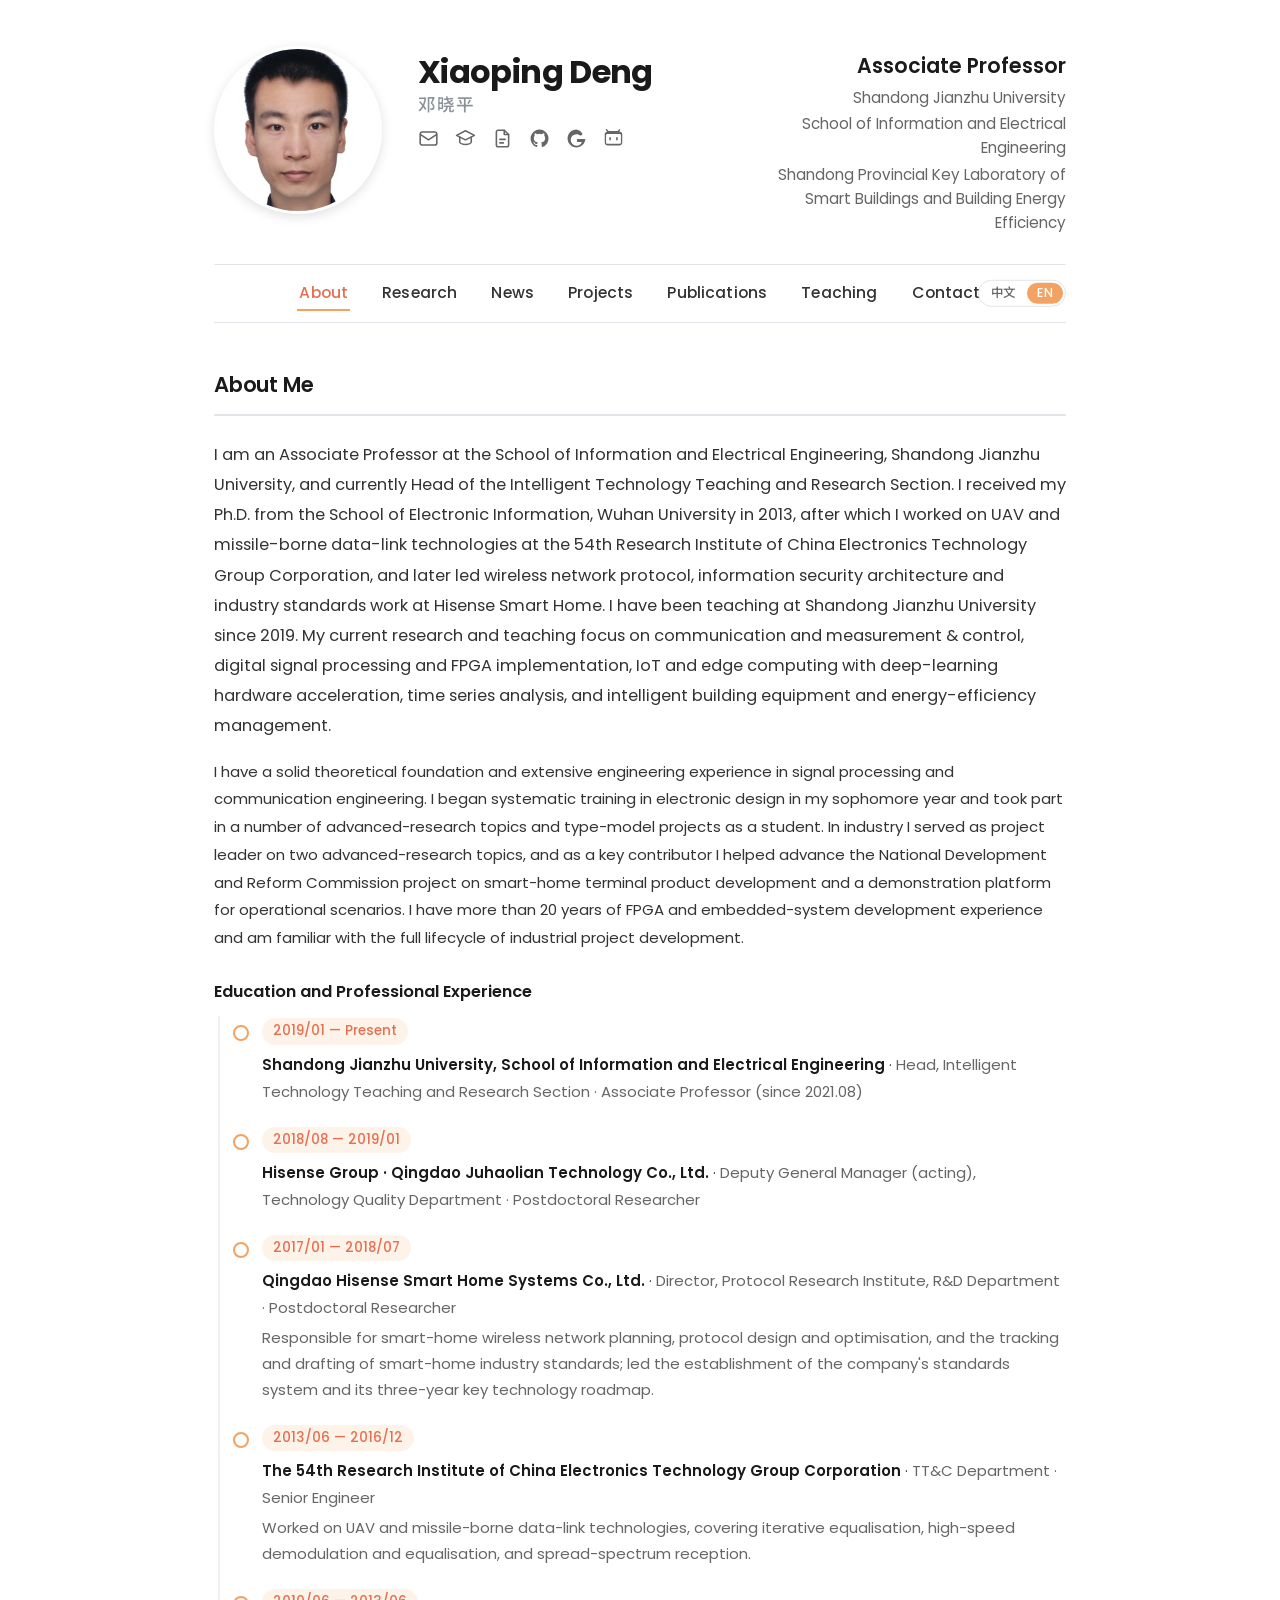
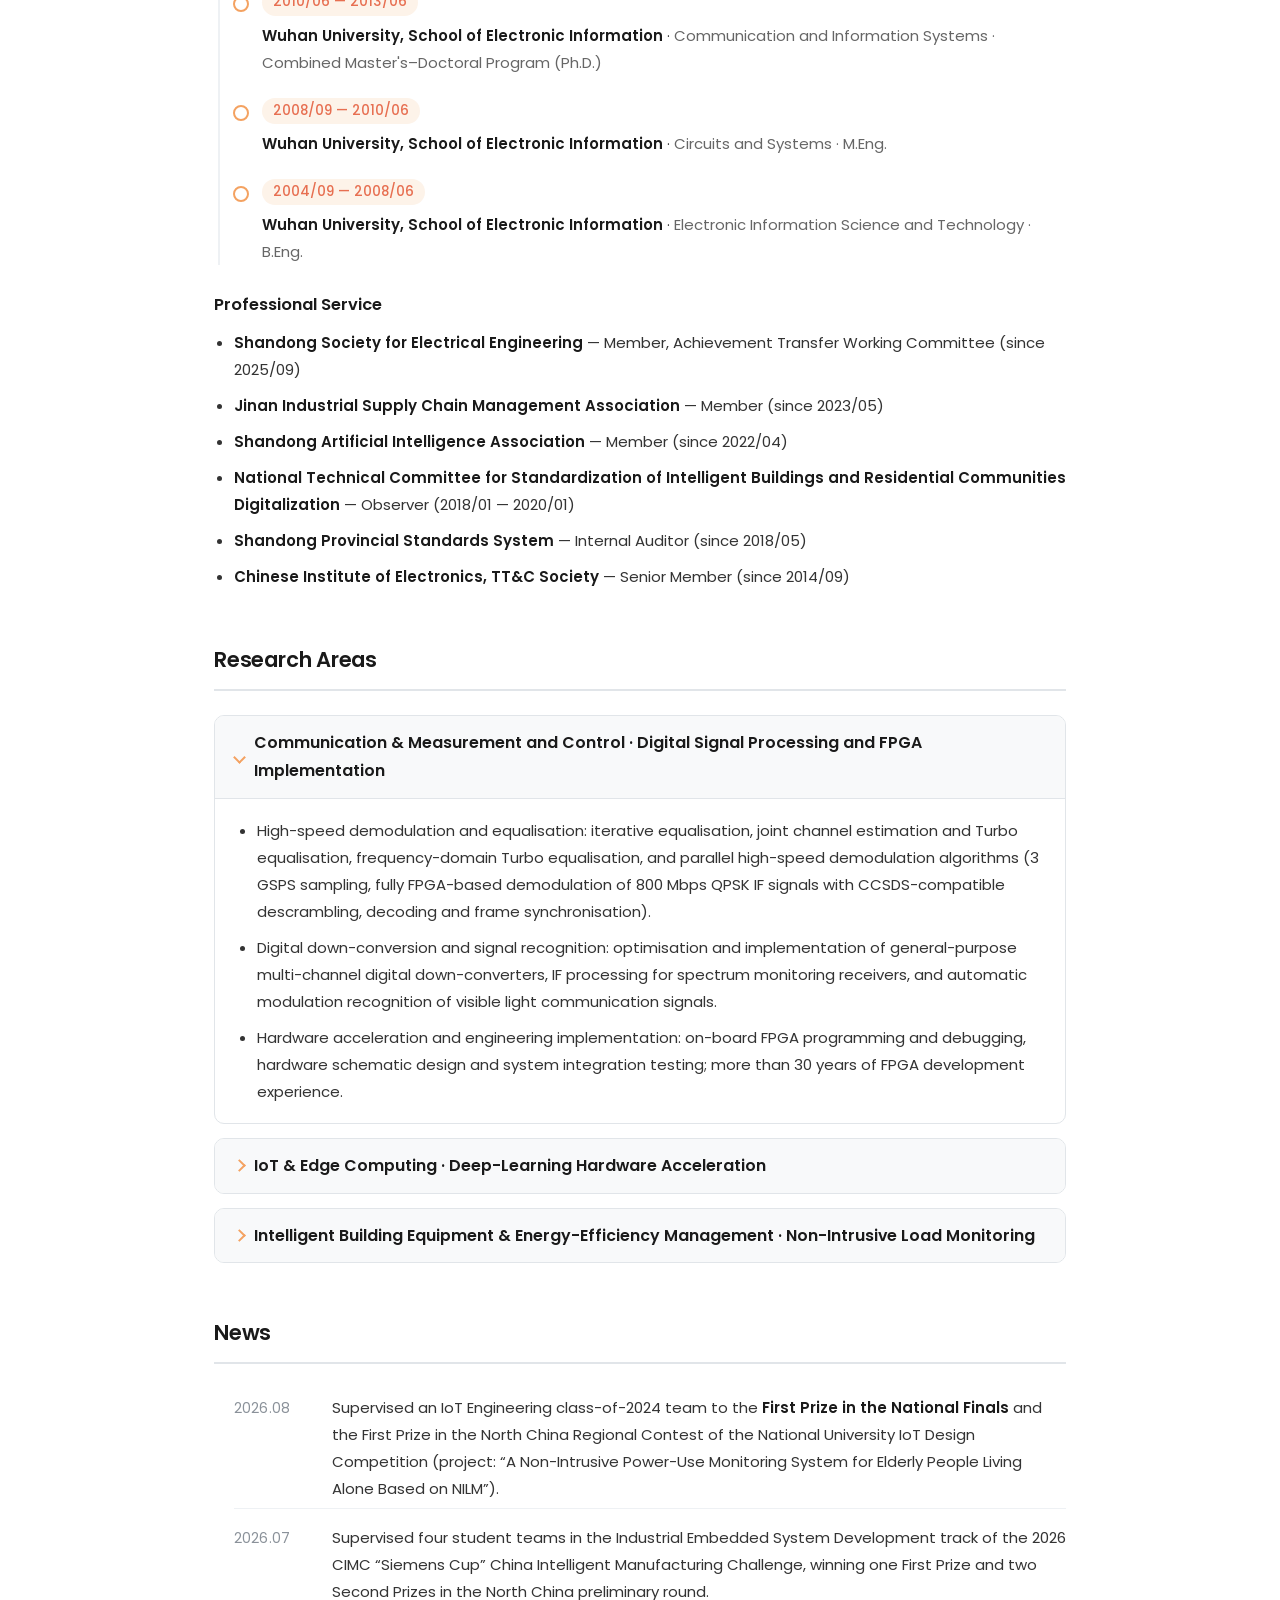
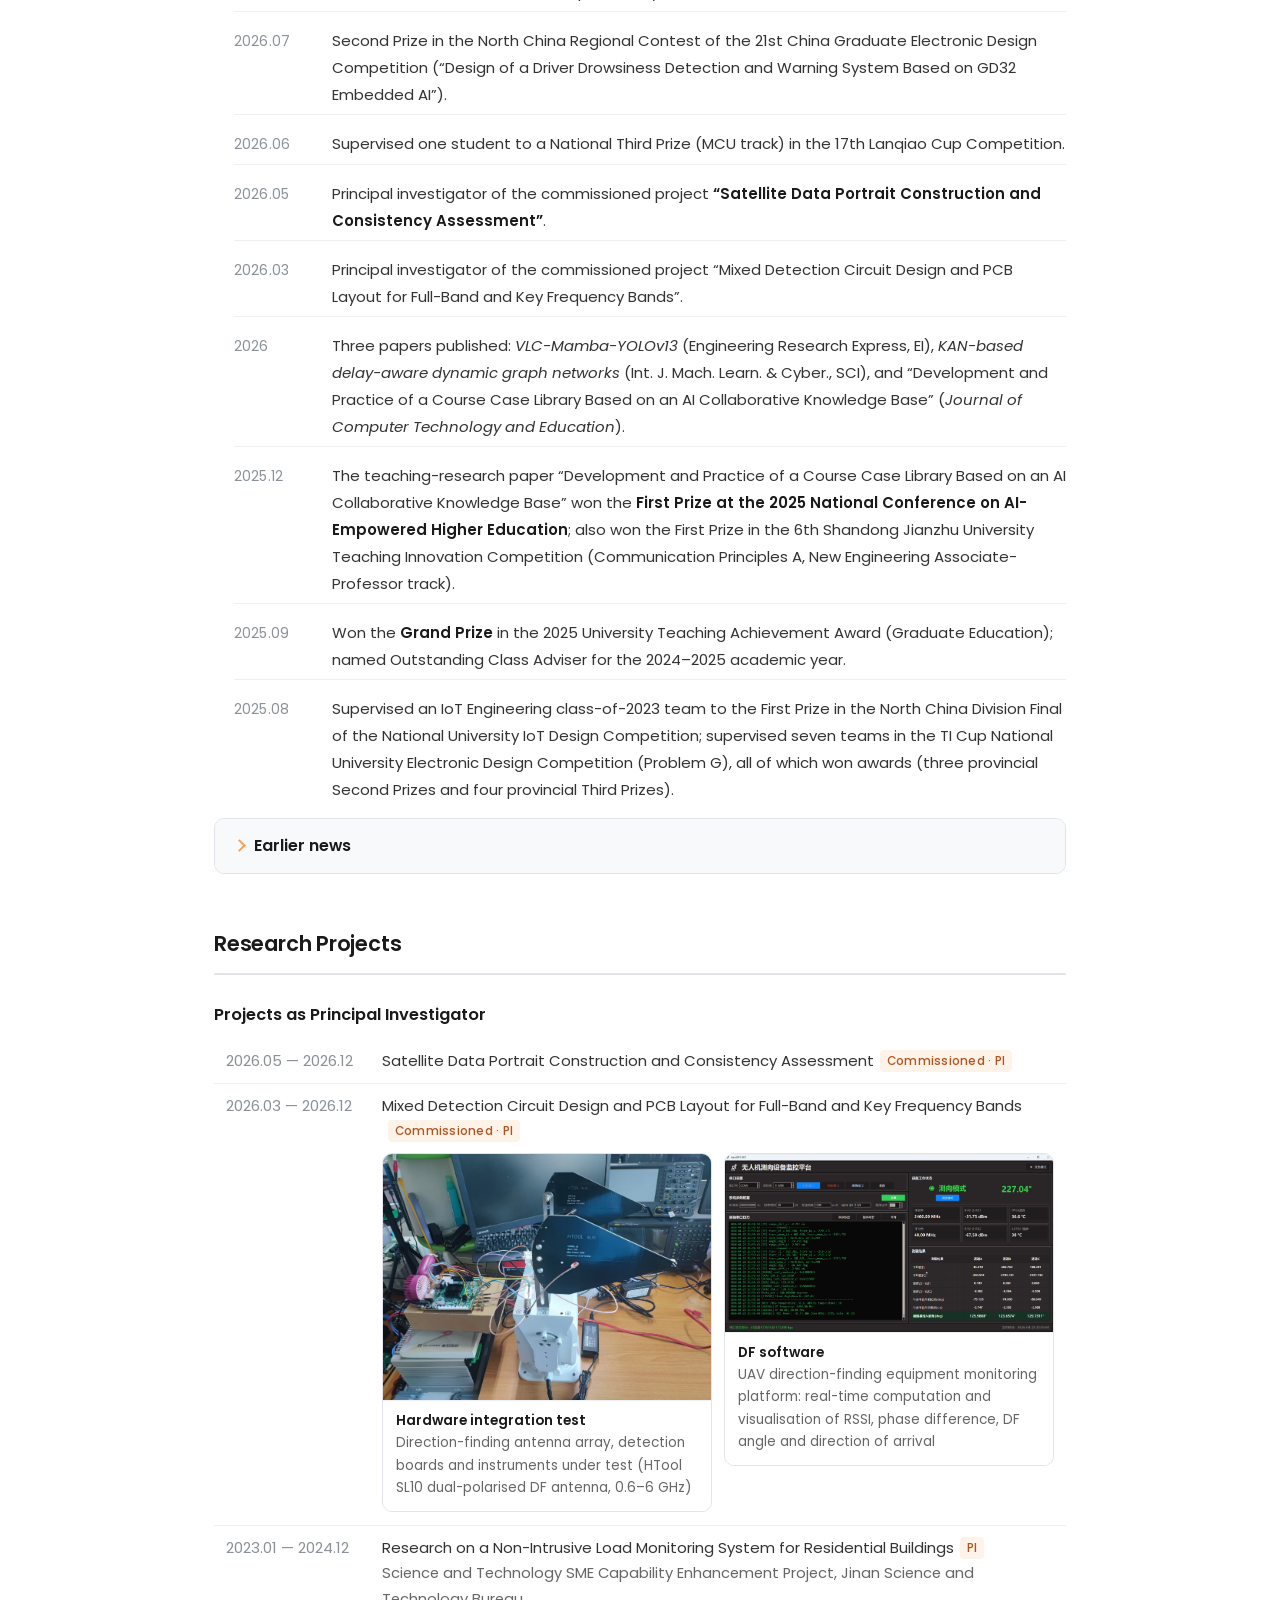
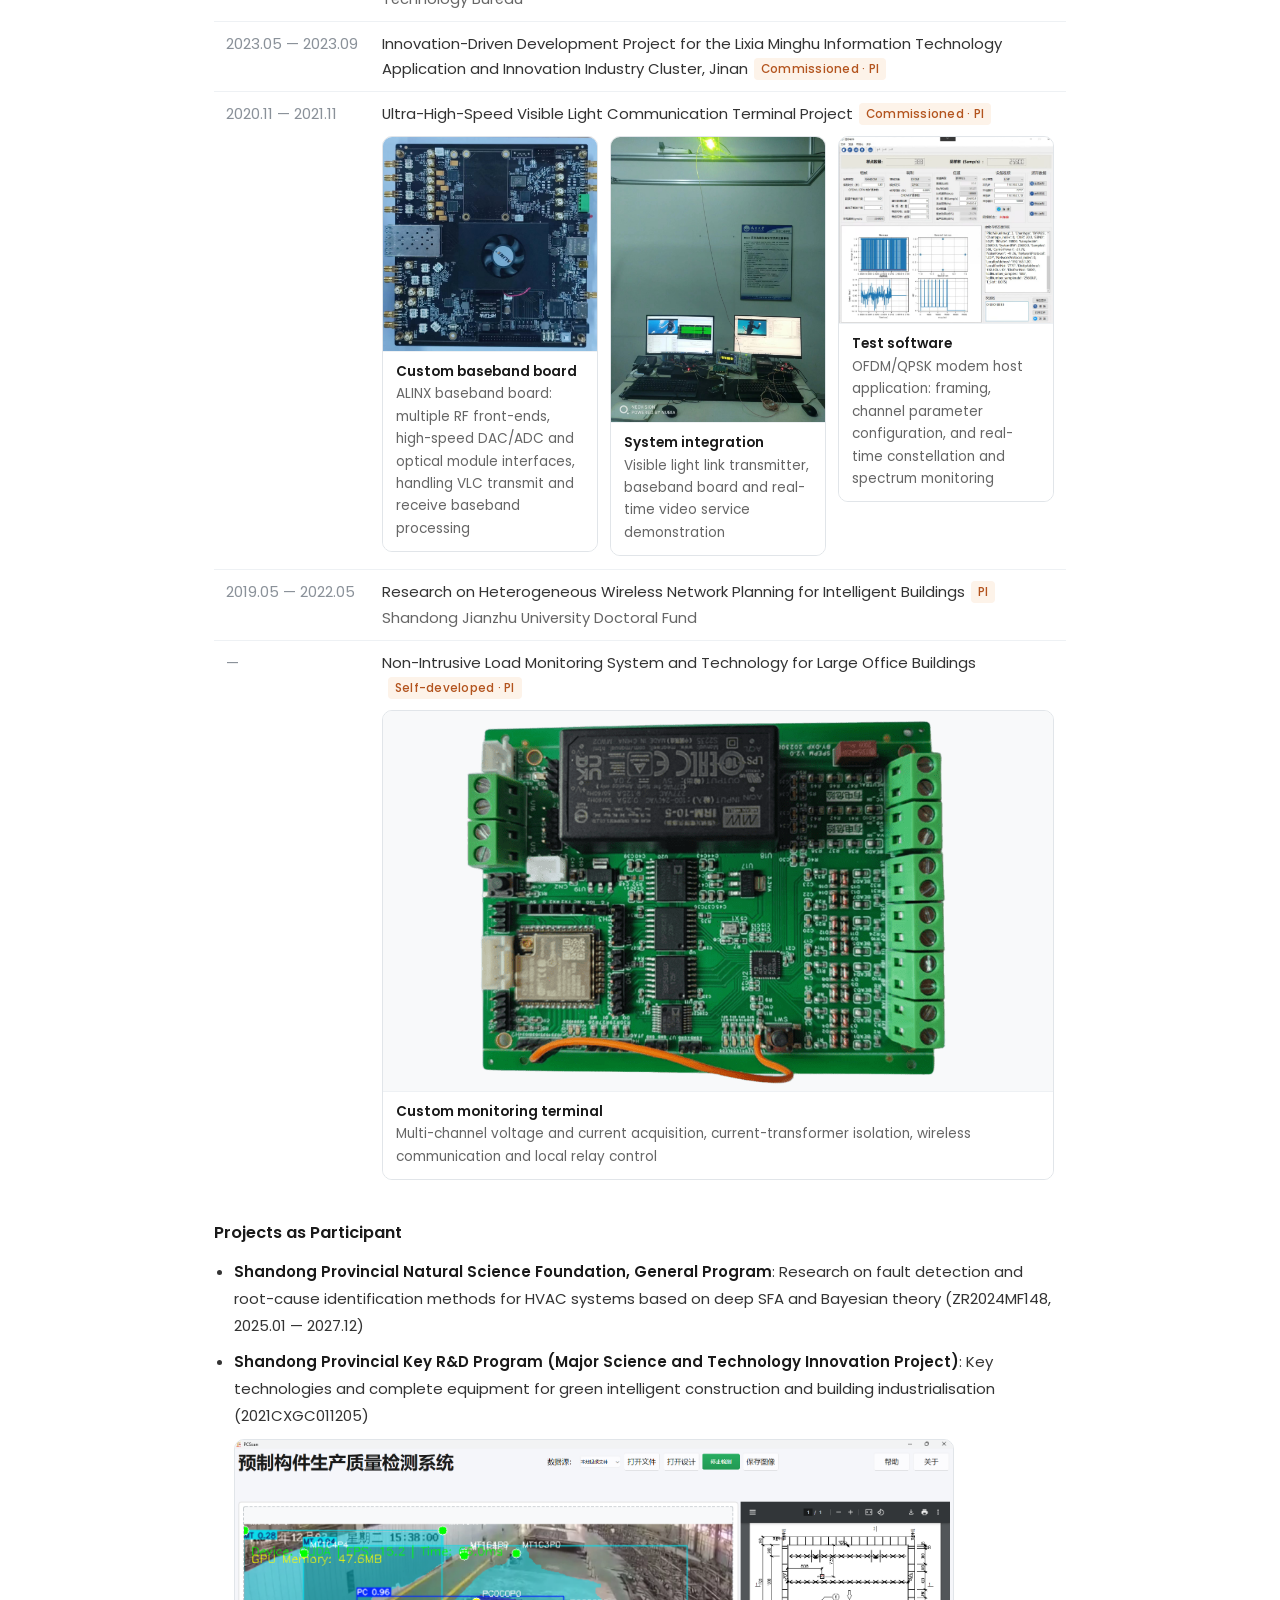
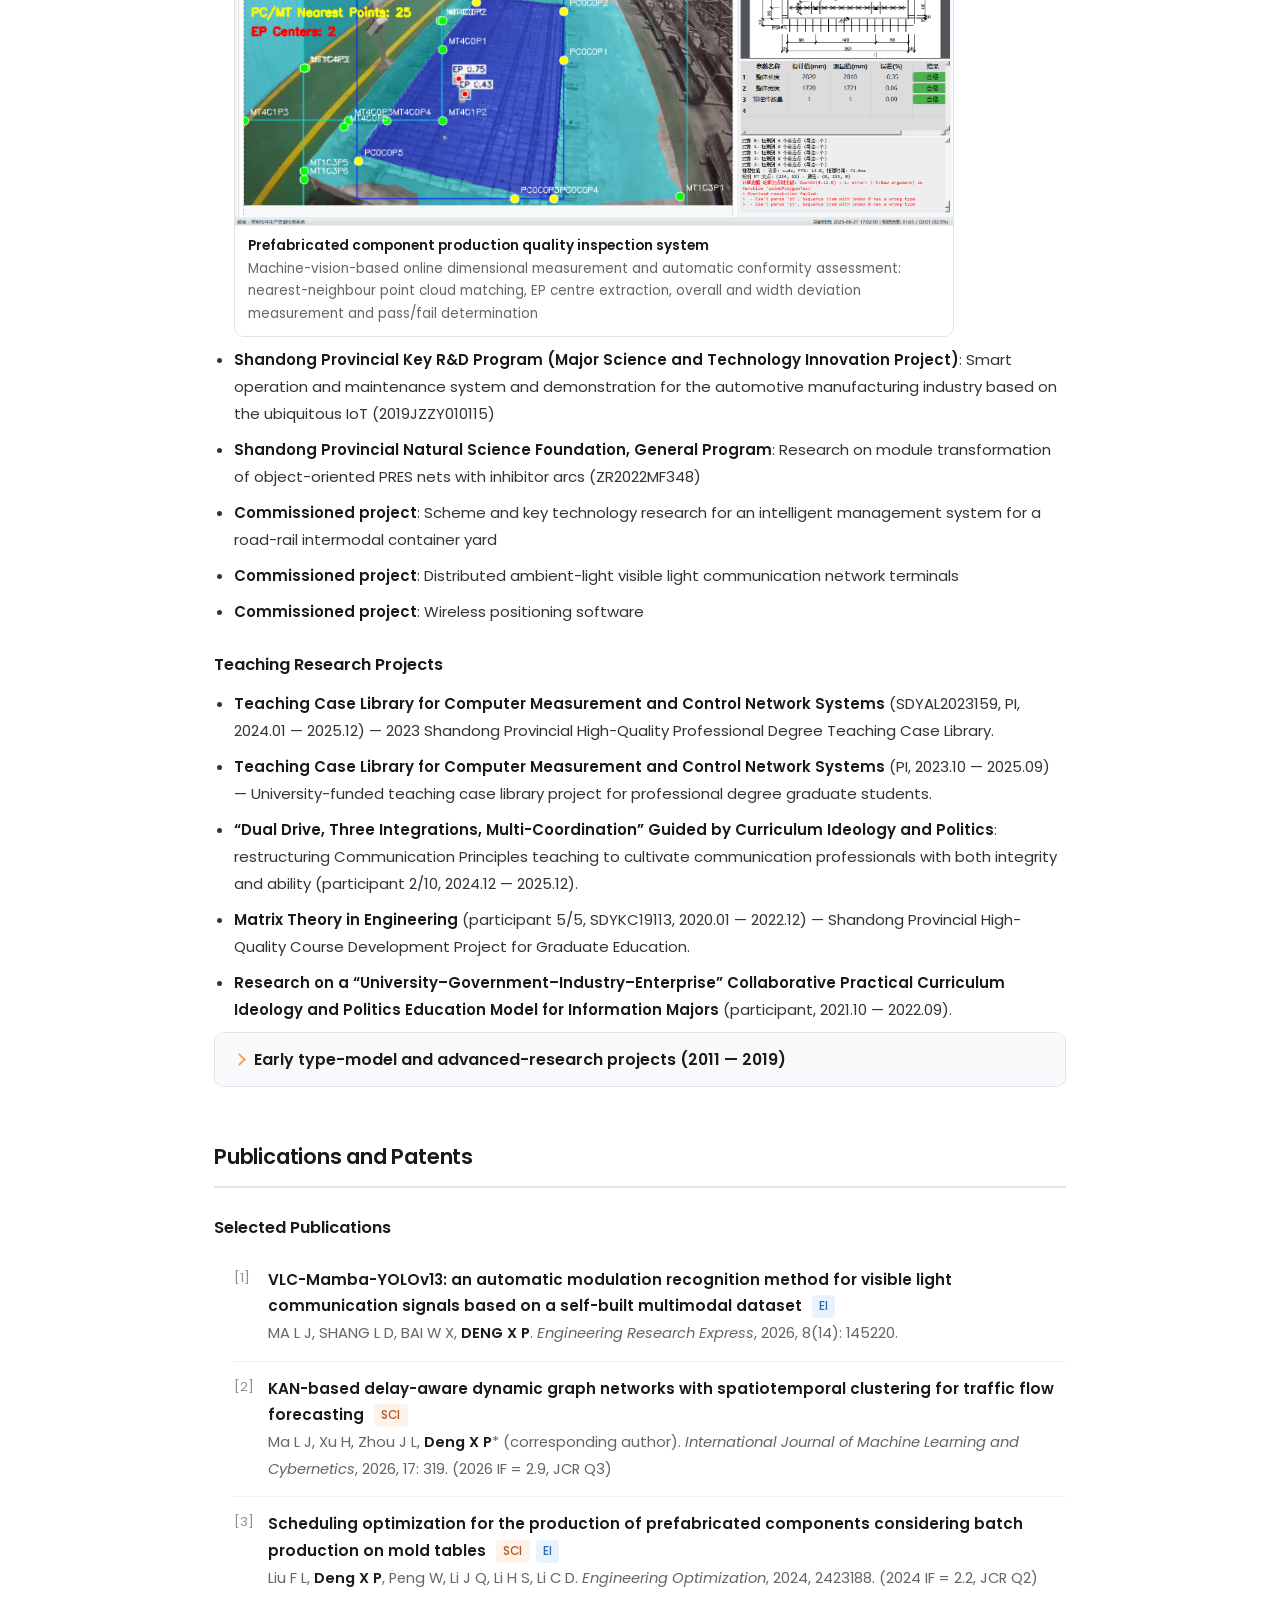
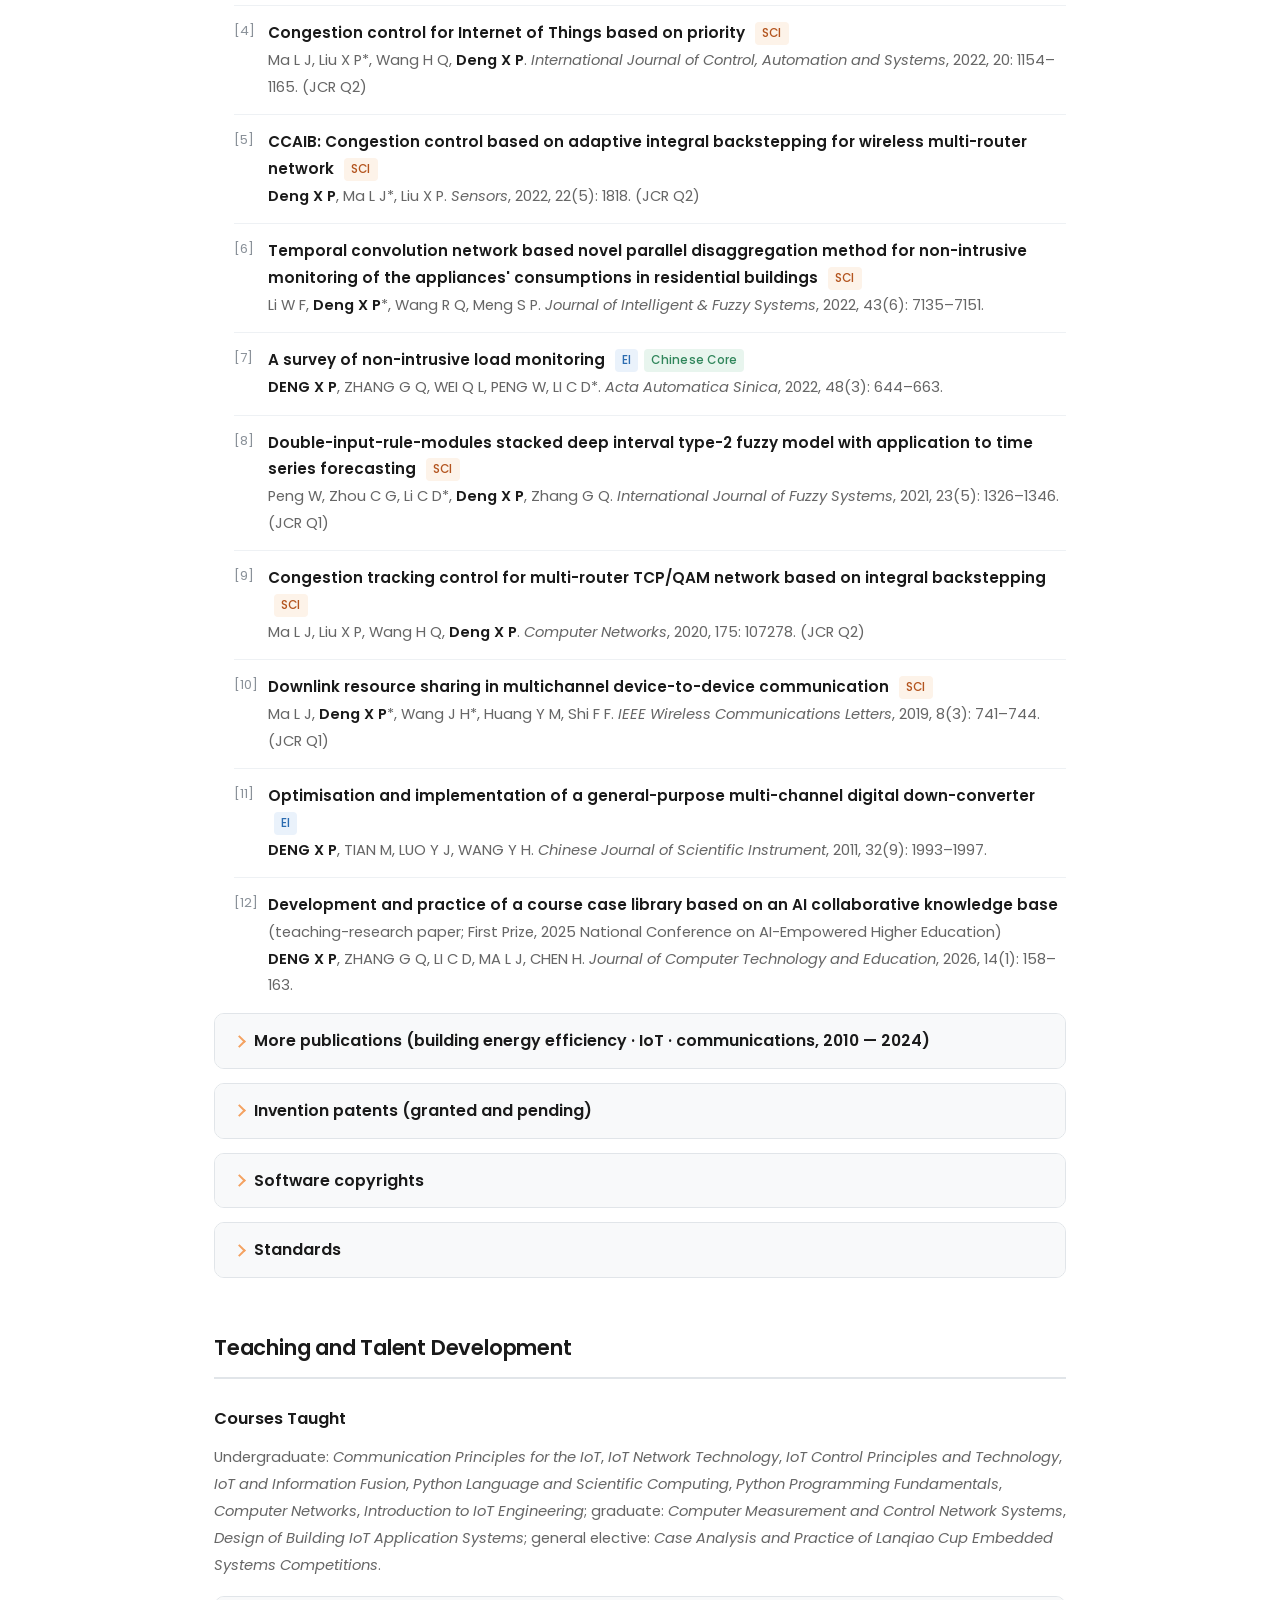
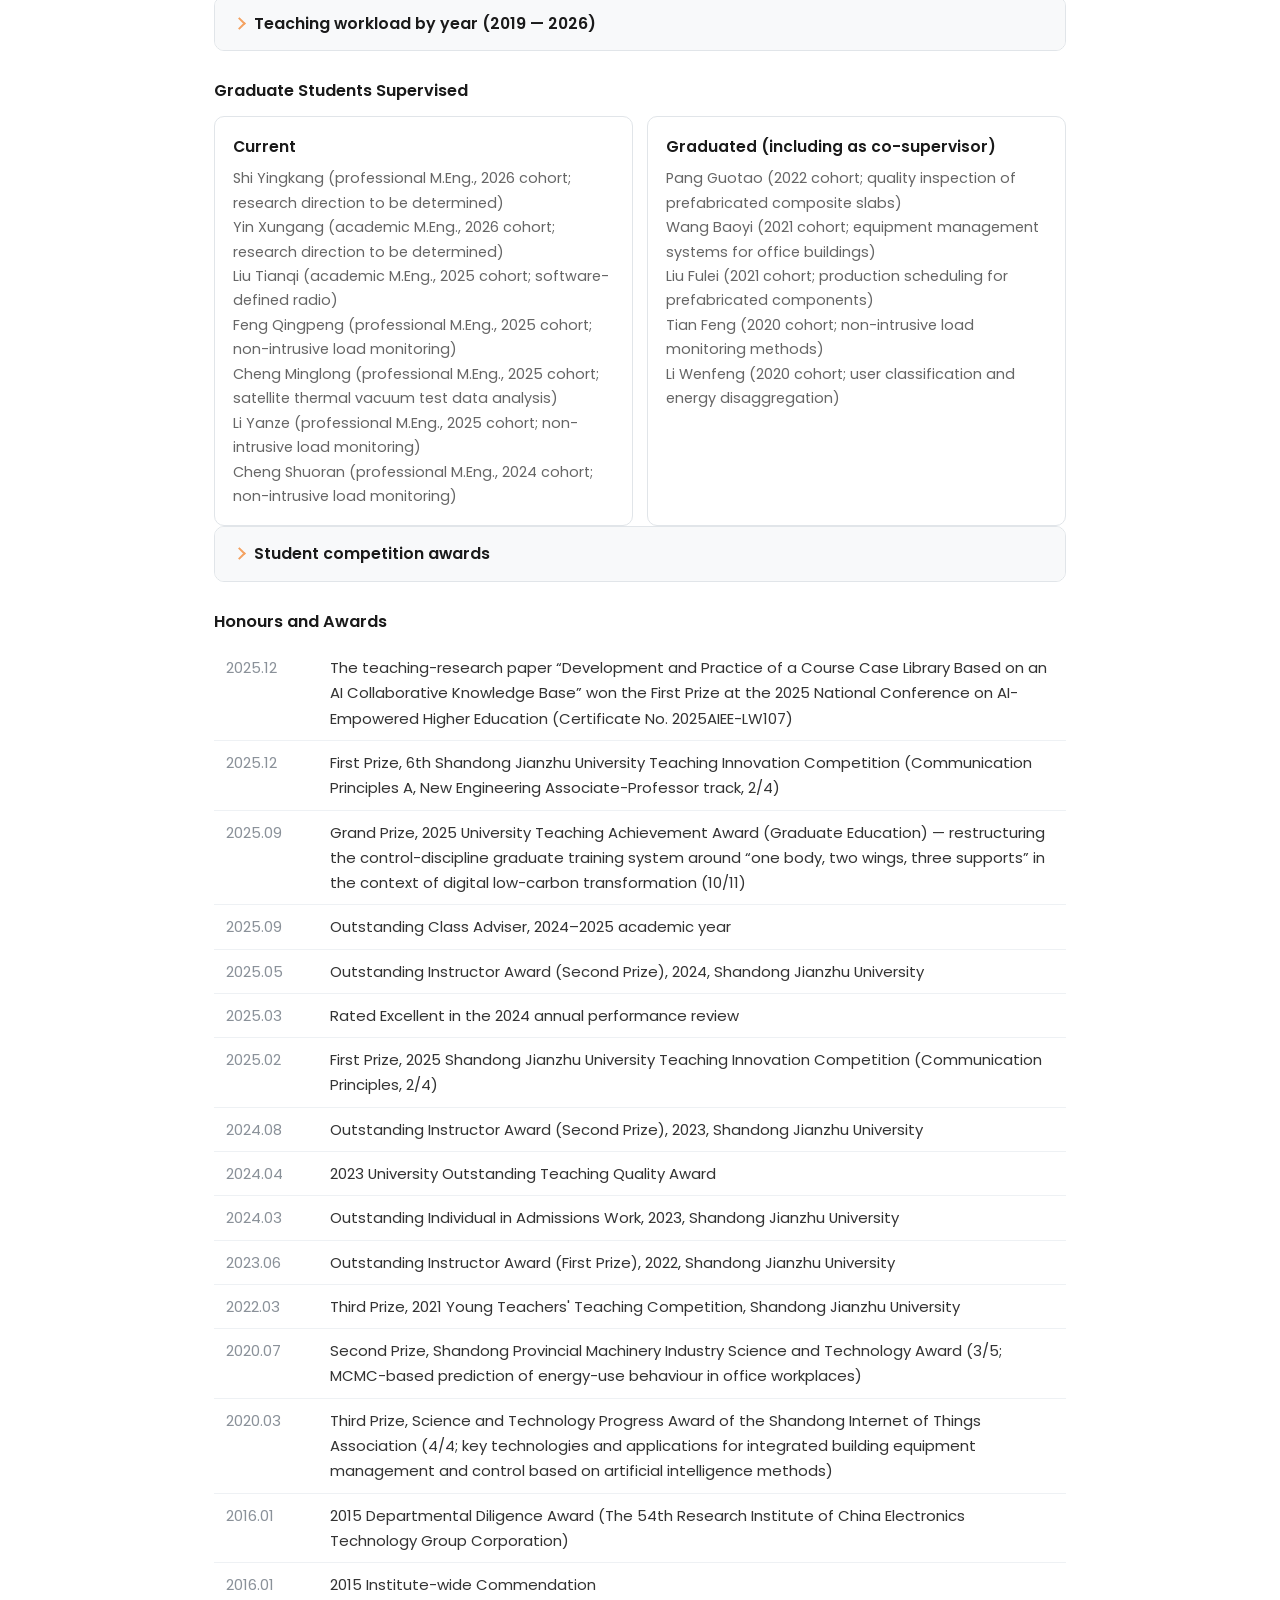
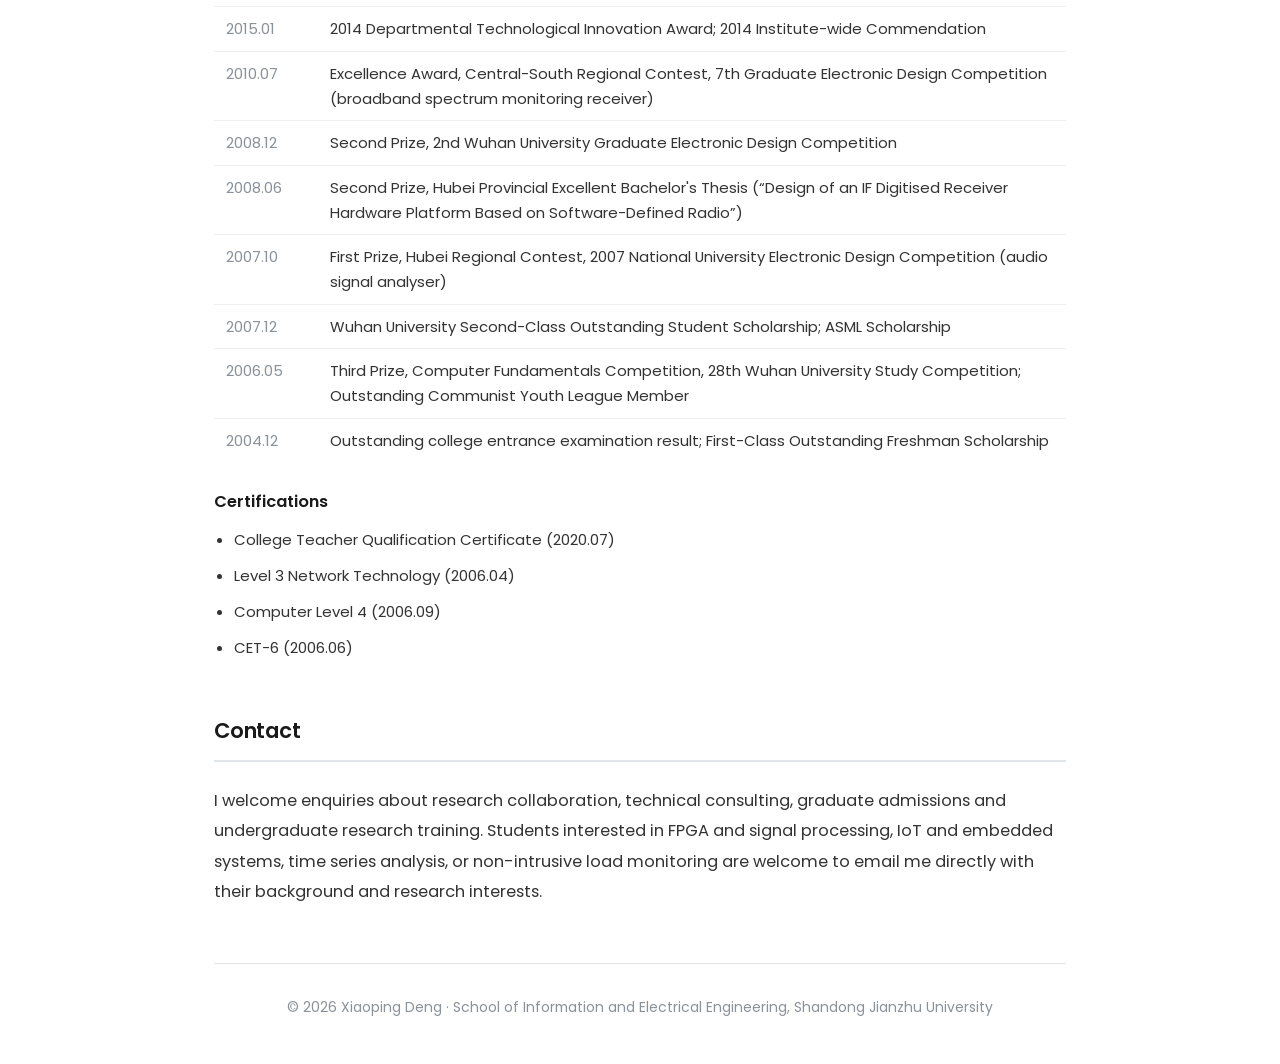
==== en.html @ 42287d38 "feat: 增加英文版 en.html 与导航条右上角中英文切换 - 新建 en.html：全文英文镜像页，与 index.html 逐标签结构一致，共用 styles.css - index.htm" ====
<!DOCTYPE html>
<html lang="en">
<head>
<meta charset="UTF-8">
<meta name="viewport" content="width=device-width, initial-scale=1.0">
<title>Xiaoping Deng · Homepage</title>
<meta name="description" content="Xiaoping Deng, Associate Professor at the School of Information and Electrical Engineering, Shandong Jianzhu University, and Head of the Intelligent Technology Teaching and Research Section. Research interests: communication and measurement &amp; control, digital signal processing and FPGA implementation, IoT and edge computing with deep-learning hardware acceleration, time series analysis, and intelligent building equipment and energy-efficiency management.">
<meta name="author" content="Xiaoping Deng">
<meta name="keywords" content="Xiaoping Deng, 邓晓平, Shandong Jianzhu University, School of Information and Electrical Engineering, Internet of Things, non-intrusive load monitoring, NILM, FPGA, digital signal processing, time series analysis, intelligent buildings">
<meta property="og:type" content="profile">
<meta property="og:locale" content="en_US">
<meta property="og:title" content="Xiaoping Deng · Shandong Jianzhu University">
<meta property="og:description" content="Associate Professor · Head, Intelligent Technology Teaching and Research Section · Director, IoT Engineering Program">
<meta property="og:image" content="images/profile.jpg">
<link rel="alternate" hreflang="zh-CN" href="https://XiaopingDeng.github.io/">
<link rel="alternate" hreflang="en" href="https://XiaopingDeng.github.io/en.html">
<link rel="icon" href="data:image/svg+xml,%3Csvg xmlns='http://www.w3.org/2000/svg' viewBox='0 0 64 64'%3E%3Crect width='64' height='64' rx='14' fill='%23f4a261'/%3E%3Ctext x='32' y='45' font-size='36' font-family='Helvetica,Arial,sans-serif' font-weight='bold' fill='%23fff' text-anchor='middle'%3ED%3C/text%3E%3C/svg%3E">
<link rel="preconnect" href="https://fonts.googleapis.com">
<link rel="preconnect" href="https://fonts.gstatic.com" crossorigin>
<link href="https://fonts.googleapis.com/css2?family=Poppins:wght@300;400;500;600;700&family=Noto+Sans+SC:wght@300;400;500;700&display=swap" rel="stylesheet">
<link rel="stylesheet" href="styles.css">
<script type="application/ld+json">
{
  "@context": "https://schema.org",
  "@type": "Person",
  "name": "Xiaoping Deng",
  "alternateName": "邓晓平",
  "jobTitle": "Associate Professor",
  "affiliation": {
    "@type": "Organization",
    "name": "Shandong Jianzhu University",
    "department": "School of Information and Electrical Engineering"
  },
  "email": "dengxiaoping19@sdjzu.edu.cn",
  "knowsAbout": [
    "Communication and measurement & control",
    "Digital signal processing and FPGA implementation",
    "Internet of Things and edge computing",
    "Deep-learning hardware acceleration",
    "Non-intrusive load monitoring",
    "Intelligent building equipment and energy-efficiency management"
  ]
}
</script>
</head>

<body>

<!-- ============================ Intro ============================ -->
<section id="intro" class="intro-container">
    <div class="profile-photo">
        <img src="images/profile.jpg" alt="Portrait of Xiaoping Deng">
    </div>
    <div class="intro-text">
        <h1>Xiaoping Deng</h1>
        <h1 class="name-en">邓晓平</h1>
        <div class="social-icons">
            <a href="mailto:dengxiaoping19@sdjzu.edu.cn" aria-label="Email" title="Email">
                <svg viewBox="0 0 24 24" fill="none" stroke="currentColor" stroke-width="1.8" stroke-linecap="round" stroke-linejoin="round"><rect x="2.5" y="4.5" width="19" height="15" rx="2.5"/><path d="M3 7.5l9 6 9-6"/></svg>
            </a>
            <a href="https://www.sdjzu.edu.cn/" target="_blank" rel="noopener" aria-label="Shandong Jianzhu University" title="Shandong Jianzhu University">
                <svg viewBox="0 0 24 24" fill="none" stroke="currentColor" stroke-width="1.8" stroke-linecap="round" stroke-linejoin="round"><path d="M12 3.2L1.8 8.4 12 13.6l10.2-5.2L12 3.2z"/><path d="M5.4 10.6v5.1c0 1.7 3 3.1 6.6 3.1s6.6-1.4 6.6-3.1v-5.1"/></svg>
            </a>
            <a href="files/cv.pdf" target="_blank" aria-label="Curriculum Vitae (PDF)" title="Curriculum Vitae (PDF)">
                <svg viewBox="0 0 24 24" fill="none" stroke="currentColor" stroke-width="1.8" stroke-linecap="round" stroke-linejoin="round"><path d="M14 2.5H7A2 2 0 005 4.5v15a2 2 0 002 2h10a2 2 0 002-2V7.5l-5-5z"/><path d="M14 2.5v5h5"/><path d="M9 13h6M9 17h4"/></svg>
            </a>
            <!-- Add an <a> here if you have an academic homepage (Google Scholar etc.) -->
            <a href="https://github.com/XiaopingDeng" target="_blank" rel="noopener" aria-label="GitHub" title="GitHub">
                <svg viewBox="0 0 24 24" fill="currentColor"><path d="M12 1.8a10.2 10.2 0 00-3.23 19.9c.51.1.7-.22.7-.49v-1.9c-2.84.62-3.44-1.2-3.44-1.2-.46-1.18-1.13-1.5-1.13-1.5-.93-.63.07-.62.07-.62 1.02.07 1.56 1.05 1.56 1.05.91 1.56 2.39 1.11 2.97.85.09-.66.36-1.11.65-1.37-2.27-.26-4.65-1.13-4.65-5.05 0-1.12.4-2.03 1.05-2.75-.11-.26-.46-1.3.1-2.71 0 0 .86-.27 2.8 1.05a9.7 9.7 0 015.1 0c1.94-1.32 2.8-1.05 2.8-1.05.56 1.41.21 2.45.1 2.71.65.72 1.05 1.63 1.05 2.75 0 3.93-2.39 4.79-4.66 5.04.37.32.7.94.7 1.9v2.82c0 .27.19.6.71.49A10.2 10.2 0 0012 1.8z"/></svg>
            </a>
            <a href="https://gitee.com/XiaopingDeng" target="_blank" rel="noopener" aria-label="Gitee" title="Gitee">
                <svg viewBox="0 0 24 24" fill="currentColor"><path d="M12 1.8C6.37 1.8 1.8 6.37 1.8 12S6.37 22.2 12 22.2c5.2 0 9.52-3.94 10.11-8.97a.6.6 0 00-.59-.67h-8.4a.6.6 0 00-.6.6v2.1c0 .33.27.6.6.6h5.02a6.6 6.6 0 01-6.14 4.34 6.6 6.6 0 010-13.2c1.67 0 3.2.62 4.37 1.64.25.22.63.2.86-.04l1.5-1.52a.6.6 0 00-.02-.87A9.6 9.6 0 0012 1.8z"/></svg>
            </a>
            <a href="https://space.bilibili.com/291197097" target="_blank" rel="noopener" aria-label="Bilibili" title="Bilibili">
                <svg viewBox="0 0 24 24" fill="currentColor"><path d="M18.22 4.02l1.4-1.4a.75.75 0 00-1.06-1.06l-1.72 1.72a.75.75 0 01-.53.22H6.69a.75.75 0 01-.53-.22L4.44 1.56a.75.75 0 10-1.06 1.06l1.4 1.4C3.1 4.5 2 5.6 2 7.1v9.4c0 1.9 1.55 3.45 3.45 3.45h13.1c1.9 0 3.45-1.55 3.45-3.45V7.1c0-1.5-1.1-2.6-2.78-3.08zM20.5 16.5c0 .85-.7 1.55-1.55 1.55H5.05c-.85 0-1.55-.7-1.55-1.55V8.4c0-.85.7-1.55 1.55-1.55h13.9c.85 0 1.55.7 1.55 1.55v8.1z"/><path d="M8.1 10.3a.9.9 0 00-.9.9v2.1a.9.9 0 001.8 0v-2.1a.9.9 0 00-.9-.9zm7.8 0a.9.9 0 00-.9.9v2.1a.9.9 0 001.8 0v-2.1a.9.9 0 00-.9-.9z"/></svg>
            </a>
        </div>
    </div>
    <div class="school-info">
        <h2>Associate Professor</h2>
        <p>Shandong Jianzhu University</p>
        <p>School of Information and Electrical Engineering</p>
        <p>Shandong Provincial Key Laboratory of Smart Buildings and Building Energy Efficiency</p>
    </div>
</section>

<!-- ============================== Navigation ============================== -->
<header class="banner">
    <nav class="navbar">
        <a href="#about" class="nav-link">About</a>
        <a href="#research" class="nav-link">Research</a>
        <a href="#news" class="nav-link">News</a>
        <a href="#projects" class="nav-link">Projects</a>
        <a href="#publications" class="nav-link">Publications</a>
        <a href="#teaching" class="nav-link">Teaching</a>
        <a href="#contact" class="nav-link">Contact</a>
    </nav>
    <div class="lang-switch" role="group" aria-label="Language / 语言切换">
        <a href="index.html" id="langLink" data-href="index.html" hreflang="zh-CN" lang="zh-CN" title="切换到中文">中文</a>
        <span class="is-current" lang="en">EN</span>
    </div>
</header>

<!-- ============================= About ============================= -->
<section id="about" class="section">
    <h2>About Me</h2>
    <p class="lede">
        I am an Associate Professor at the School of Information and Electrical Engineering, Shandong Jianzhu University,
        and currently Head of the Intelligent Technology Teaching and Research Section.
        I received my Ph.D. from the School of Electronic Information, Wuhan University in 2013, after which I worked on
        UAV and missile-borne data-link technologies at the 54th Research Institute of China Electronics Technology Group
        Corporation, and later led wireless network protocol, information security architecture and industry standards work
        at Hisense Smart Home. I have been teaching at Shandong Jianzhu University since 2019.
        My current research and teaching focus on communication and measurement &amp; control, digital signal processing and
        FPGA implementation, IoT and edge computing with deep-learning hardware acceleration, time series analysis,
        and intelligent building equipment and energy-efficiency management.
    </p>
    <p>
        I have a solid theoretical foundation and extensive engineering experience in signal processing and communication
        engineering. I began systematic training in electronic design in my sophomore year and took part in a number of
        advanced-research topics and type-model projects as a student. In industry I served as project leader on two
        advanced-research topics, and as a key contributor I helped advance the National Development and Reform Commission
        project on smart-home terminal product development and a demonstration platform for operational scenarios.
        I have more than 20 years of FPGA and embedded-system development experience and am familiar with the full
        lifecycle of industrial project development.
    </p>

    <h3>Education and Professional Experience</h3>
    <ul class="timeline">
        <li>
            <span class="period">2019/01 — Present</span>
            <div><span class="role">Shandong Jianzhu University, School of Information and Electrical Engineering</span> · <span class="org">Head, Intelligent Technology Teaching and Research Section · Associate Professor (since 2021.08)</span></div>
        </li>
        <li>
            <span class="period">2018/08 — 2019/01</span>
            <div><span class="role">Hisense Group · Qingdao Juhaolian Technology Co., Ltd.</span> · <span class="org">Deputy General Manager (acting), Technology Quality Department · Postdoctoral Researcher</span></div>
        </li>
        <li>
            <span class="period">2017/01 — 2018/07</span>
            <div><span class="role">Qingdao Hisense Smart Home Systems Co., Ltd.</span> · <span class="org">Director, Protocol Research Institute, R&amp;D Department · Postdoctoral Researcher</span></div>
            <div class="note">Responsible for smart-home wireless network planning, protocol design and optimisation, and the tracking and drafting of smart-home industry standards; led the establishment of the company's standards system and its three-year key technology roadmap.</div>
        </li>
        <li>
            <span class="period">2013/06 — 2016/12</span>
            <div><span class="role">The 54th Research Institute of China Electronics Technology Group Corporation</span> · <span class="org">TT&amp;C Department · Senior Engineer</span></div>
            <div class="note">Worked on UAV and missile-borne data-link technologies, covering iterative equalisation, high-speed demodulation and equalisation, and spread-spectrum reception.</div>
        </li>
        <li>
            <span class="period">2010/06 — 2013/06</span>
            <div><span class="role">Wuhan University, School of Electronic Information</span> · <span class="org">Communication and Information Systems · Combined Master's–Doctoral Program (Ph.D.)</span></div>
        </li>
        <li>
            <span class="period">2008/09 — 2010/06</span>
            <div><span class="role">Wuhan University, School of Electronic Information</span> · <span class="org">Circuits and Systems · M.Eng.</span></div>
        </li>
        <li>
            <span class="period">2004/09 — 2008/06</span>
            <div><span class="role">Wuhan University, School of Electronic Information</span> · <span class="org">Electronic Information Science and Technology · B.Eng.</span></div>
        </li>
    </ul>

    <h3>Professional Service</h3>
    <ul>
        <li><b>Shandong Society for Electrical Engineering</b> — Member, Achievement Transfer Working Committee (since 2025/09)</li>
        <li><b>Jinan Industrial Supply Chain Management Association</b> — Member (since 2023/05)</li>
        <li><b>Shandong Artificial Intelligence Association</b> — Member (since 2022/04)</li>
        <li><b>National Technical Committee for Standardization of Intelligent Buildings and Residential Communities Digitalization</b> — Observer (2018/01 — 2020/01)</li>
        <li><b>Shandong Provincial Standards System</b> — Internal Auditor (since 2018/05)</li>
        <li><b>Chinese Institute of Electronics, TT&amp;C Society</b> — Senior Member (since 2014/09)</li>
    </ul>
</section>

<!-- ============================ Research ============================ -->
<section id="research" class="section">
    <h2>Research Areas</h2>

    <details open>
        <summary>Communication &amp; Measurement and Control · Digital Signal Processing and FPGA Implementation</summary>
        <div class="details-body">
            <ul>
                <li>High-speed demodulation and equalisation: iterative equalisation, joint channel estimation and Turbo equalisation, frequency-domain Turbo equalisation, and parallel high-speed demodulation algorithms (3 GSPS sampling, fully FPGA-based demodulation of 800 Mbps QPSK IF signals with CCSDS-compatible descrambling, decoding and frame synchronisation).</li>
                <li>Digital down-conversion and signal recognition: optimisation and implementation of general-purpose multi-channel digital down-converters, IF processing for spectrum monitoring receivers, and automatic modulation recognition of visible light communication signals.</li>
                <li>Hardware acceleration and engineering implementation: on-board FPGA programming and debugging, hardware schematic design and system integration testing; more than 30 years of FPGA development experience.</li>
            </ul>
        </div>
    </details>

    <details>
        <summary>IoT &amp; Edge Computing · Deep-Learning Hardware Acceleration</summary>
        <div class="details-body">
            <ul>
                <li>Wireless networks and protocols: clustering algorithms for heterogeneous self-organising networks in smart homes, congestion control for wireless multi-router networks based on adaptive integral backstepping (CCAIB), priority-based congestion control for the IoT, and multi-channel D2D downlink resource sharing.</li>
                <li>Edge computing and intelligent forecasting: cloud-edge collaborative transfer prediction of building energy consumption, KAN-based delay-aware dynamic graph networks for traffic flow forecasting, and self-learning edge-weight graph convolutional networks for user energy-use classification.</li>
                <li>Embedded AI and applications: engineering deployment on the Ascend AI platform and on GD32 embedded AI (driver drowsiness detection and warning, embedded system development, and related work).</li>
            </ul>
        </div>
    </details>

    <details>
        <summary>Intelligent Building Equipment &amp; Energy-Efficiency Management · Non-Intrusive Load Monitoring</summary>
        <div class="details-body">
            <ul>
                <li>Non-intrusive load monitoring (NILM): a survey paper (<i>Acta Automatica Sinica</i>), event detection based on an improved kNN algorithm and transient/steady-state features, parallel load disaggregation with temporal convolutional networks, and the design and application of a monitoring system fusing high- and low-frequency data.</li>
                <li>Building energy use and equipment management: prediction of energy-use behaviour in office buildings (MCMC), multi-unit collaborative optimisation of ground-source heat pump air-conditioning systems, and fault detection and root-cause identification for HVAC systems.</li>
                <li>Intelligent construction and prefabricated components: reinforcement-learning-based scheduling optimisation for prefabricated component production, grouped production scheduling for concrete prefabricated components, and safety warning for workers intruding into edge zones based on video trajectory analysis.</li>
            </ul>
        </div>
    </details>
</section>

<!-- ============================ News ============================ -->
<section id="news" class="section">
    <h2>News</h2>
    <ul class="news-list">
        <li><span class="when">2026.08</span><span class="what">Supervised an IoT Engineering class-of-2024 team to the <b>First Prize in the National Finals</b> and the First Prize in the North China Regional Contest of the National University IoT Design Competition (project: “A Non-Intrusive Power-Use Monitoring System for Elderly People Living Alone Based on NILM”).</span></li>
        <li><span class="when">2026.07</span><span class="what">Supervised four student teams in the Industrial Embedded System Development track of the 2026 CIMC “Siemens Cup” China Intelligent Manufacturing Challenge, winning one First Prize and two Second Prizes in the North China preliminary round.</span></li>
        <li><span class="when">2026.07</span><span class="what">Second Prize in the North China Regional Contest of the 21st China Graduate Electronic Design Competition (“Design of a Driver Drowsiness Detection and Warning System Based on GD32 Embedded AI”).</span></li>
        <li><span class="when">2026.06</span><span class="what">Supervised one student to a National Third Prize (MCU track) in the 17th Lanqiao Cup Competition.</span></li>
        <li><span class="when">2026.05</span><span class="what">Principal investigator of the commissioned project <b>“Satellite Data Portrait Construction and Consistency Assessment”</b>.</span></li>
        <li><span class="when">2026.03</span><span class="what">Principal investigator of the commissioned project “Mixed Detection Circuit Design and PCB Layout for Full-Band and Key Frequency Bands”.</span></li>
        <li><span class="when">2026</span><span class="what">Three papers published: <i>VLC-Mamba-YOLOv13</i> (Engineering Research Express, EI), <i>KAN-based delay-aware dynamic graph networks</i> (Int. J. Mach. Learn. &amp; Cyber., SCI), and “Development and Practice of a Course Case Library Based on an AI Collaborative Knowledge Base” (<i>Journal of Computer Technology and Education</i>).</span></li>
        <li><span class="when">2025.12</span><span class="what">The teaching-research paper “Development and Practice of a Course Case Library Based on an AI Collaborative Knowledge Base” won the <b>First Prize at the 2025 National Conference on AI-Empowered Higher Education</b>; also won the First Prize in the 6th Shandong Jianzhu University Teaching Innovation Competition (Communication Principles A, New Engineering Associate-Professor track).</span></li>
        <li><span class="when">2025.09</span><span class="what">Won the <b>Grand Prize</b> in the 2025 University Teaching Achievement Award (Graduate Education); named Outstanding Class Adviser for the 2024–2025 academic year.</span></li>
        <li><span class="when">2025.08</span><span class="what">Supervised an IoT Engineering class-of-2023 team to the First Prize in the North China Division Final of the National University IoT Design Competition; supervised seven teams in the TI Cup National University Electronic Design Competition (Problem G), all of which won awards (three provincial Second Prizes and four provincial Third Prizes).</span></li>
    </ul>
    <details>
        <summary>Earlier news</summary>
        <div class="details-body">
            <ul class="news-list">
                <li><span class="when">2025.05</span><span class="what">Won the 2024 University Outstanding Instructor Award (Second Prize), Shandong Jianzhu University.</span></li>
                <li><span class="when">2025.04</span><span class="what">Supervised five students to provincial awards in the 16th Lanqiao Cup Competition (one EDA Second Prize, one Embedded Systems Second Prize, three Third Prizes).</span></li>
                <li><span class="when">2025.03</span><span class="what">Rated Excellent in the 2024 annual performance review.</span></li>
                <li><span class="when">2025.02</span><span class="what">Won the First Prize in the 2025 Shandong Jianzhu University Teaching Innovation Competition (Communication Principles).</span></li>
                <li><span class="when">2024.09</span><span class="what">Bronze Award, University Track, Jinan Regional Final of the 2024 Ascend AI Innovation Competition.</span></li>
                <li><span class="when">2024.04</span><span class="what">Won the 2023 University Outstanding Teaching Quality Award.</span></li>
                <li><span class="when">2024</span><span class="what">Paper <i>Scheduling optimization for the production of prefabricated components</i> published in Engineering Optimization (SCI/EI, JCR Q2).</span></li>
                <li><span class="when">2023.10</span><span class="what">Supervised students to the Second Prize in the Standard Track of the Shandong Regional Selection of the 17th iCAN National College Student Innovation and Entrepreneurship Competition.</span></li>
                <li><span class="when">2023.06</span><span class="what">Won the 2022 University Outstanding Instructor Award (First Prize), Shandong Jianzhu University.</span></li>
                <li><span class="when">2023.02</span><span class="what">Co-authored the Shandong provincial engineering construction standard <i>Evaluation Standard for Smart Residential Communities</i> (DB37/T 5240-2022), published.</span></li>
            </ul>
        </div>
    </details>
</section>

<!-- ============================ Projects ============================ -->
<section id="projects" class="section">
    <h2>Research Projects</h2>

    <h3>Projects as Principal Investigator</h3>
    <div class="table-wrap">
        <table class="plain">
            <tbody>
                <tr><td class="when">2026.05 — 2026.12</td><td>Satellite Data Portrait Construction and Consistency Assessment<span class="tag sci">Commissioned · PI</span><br><span class="pub-meta"></span></td></tr>
                <tr><td class="when">2026.03 — 2026.12</td><td>Mixed Detection Circuit Design and PCB Layout for Full-Band and Key Frequency Bands<span class="tag sci">Commissioned · PI</span><br><span class="pub-meta"></span>
                    <div class="figure-grid">
                        <figure>
                            <a href="images/全频段及重点频段混合侦测电路设计-硬件.jpg" target="_blank" rel="noopener">
                                <img src="images/全频段及重点频段混合侦测电路设计-硬件.jpg" alt="Mixed detection circuit — direction-finding antenna and hardware integration test" loading="lazy">
                            </a>
                            <figcaption><b>Hardware integration test</b><br>Direction-finding antenna array, detection boards and instruments under test (HTool SL10 dual-polarised DF antenna, 0.6–6 GHz)</figcaption>
                        </figure>
                        <figure>
                            <a href="images/全频段及重点频段混合侦测电路设计-软件.png" target="_blank" rel="noopener">
                                <img src="images/全频段及重点频段混合侦测电路设计-软件.png" alt="UAV direction-finding equipment monitoring platform user interface" loading="lazy">
                            </a>
                            <figcaption><b>DF software</b><br>UAV direction-finding equipment monitoring platform: real-time computation and visualisation of RSSI, phase difference, DF angle and direction of arrival</figcaption>
                        </figure>
                    </div>
                </td></tr>
                <tr><td class="when">2023.01 — 2024.12</td><td>Research on a Non-Intrusive Load Monitoring System for Residential Buildings<span class="tag sci">PI</span><br><span class="pub-meta">Science and Technology SME Capability Enhancement Project, Jinan Science and Technology Bureau</span></td></tr>
                <tr><td class="when">2023.05 — 2023.09</td><td>Innovation-Driven Development Project for the Lixia Minghu Information Technology Application and Innovation Industry Cluster, Jinan<span class="tag sci">Commissioned · PI</span><br><span class="pub-meta"></span></td></tr>
                <tr><td class="when">2020.11 — 2021.11</td><td>Ultra-High-Speed Visible Light Communication Terminal Project<span class="tag sci">Commissioned · PI</span><br><span class="pub-meta"></span>
                    <div class="figure-grid">
                        <figure>
                            <a href="images/超高速可见光通信终端项目-硬件.png" target="_blank" rel="noopener">
                                <img src="images/超高速可见光通信终端项目-硬件.png" alt="Custom baseband processing board for the ultra-high-speed visible light communication terminal" loading="lazy">
                            </a>
                            <figcaption><b>Custom baseband board</b><br>ALINX baseband board: multiple RF front-ends, high-speed DAC/ADC and optical module interfaces, handling VLC transmit and receive baseband processing</figcaption>
                        </figure>
                        <figure class="tall">
                            <a href="images/超高速可见光通信终端项目-系统.png" target="_blank" rel="noopener">
                                <img src="images/超高速可见光通信终端项目-系统.png" alt="System integration test site for the ultra-high-speed visible light communication terminal" loading="lazy">
                            </a>
                            <figcaption><b>System integration</b><br>Visible light link transmitter, baseband board and real-time video service demonstration</figcaption>
                        </figure>
                        <figure>
                            <a href="images/超高速可见光通信终端项目-测试软件.png" target="_blank" rel="noopener">
                                <img src="images/超高速可见光通信终端项目-测试软件.png" alt="Host-side test software for the ultra-high-speed visible light communication terminal" loading="lazy">
                            </a>
                            <figcaption><b>Test software</b><br>OFDM/QPSK modem host application: framing, channel parameter configuration, and real-time constellation and spectrum monitoring</figcaption>
                        </figure>
                    </div>
                </td></tr>
                <tr><td class="when">2019.05 — 2022.05</td><td>Research on Heterogeneous Wireless Network Planning for Intelligent Buildings<span class="tag sci">PI</span><br><span class="pub-meta">Shandong Jianzhu University Doctoral Fund</span></td></tr>
                <tr><td class="when">—</td><td>Non-Intrusive Load Monitoring System and Technology for Large Office Buildings<span class="tag sci">Self-developed · PI</span>
                    <div class="figure-grid">
                        <figure>
                            <a href="images/面向大型办公建筑的非侵入式负荷监测系统与技术.png" target="_blank" rel="noopener">
                                <img src="images/面向大型办公建筑的非侵入式负荷监测系统与技术.png" alt="Custom monitoring terminal circuit board for the non-intrusive load monitoring system" loading="lazy">
                            </a>
                            <figcaption><b>Custom monitoring terminal</b><br>Multi-channel voltage and current acquisition, current-transformer isolation, wireless communication and local relay control</figcaption>
                        </figure>
                    </div>
                </td></tr>
            </tbody>
        </table>
    </div>

    <h3>Projects as Participant</h3>
    <ul>
        <li><b>Shandong Provincial Natural Science Foundation, General Program</b>: Research on fault detection and root-cause identification methods for HVAC systems based on deep SFA and Bayesian theory (ZR2024MF148, 2025.01 — 2027.12)</li>
        <li><b>Shandong Provincial Key R&amp;D Program (Major Science and Technology Innovation Project)</b>: Key technologies and complete equipment for green intelligent construction and building industrialisation (2021CXGC011205)
            <div class="figure-grid">
                <figure class="wide">
                    <a href="images/绿色智能建造和建筑工业化关键技术与成套装备.png" target="_blank" rel="noopener">
                        <img src="images/绿色智能建造和建筑工业化关键技术与成套装备.png" alt="Software interface of the prefabricated component production quality inspection system" loading="lazy">
                    </a>
                    <figcaption><b>Prefabricated component production quality inspection system</b><br>Machine-vision-based online dimensional measurement and automatic conformity assessment: nearest-neighbour point cloud matching, EP centre extraction, overall and width deviation measurement and pass/fail determination</figcaption>
                </figure>
            </div>
        </li>
        <li><b>Shandong Provincial Key R&amp;D Program (Major Science and Technology Innovation Project)</b>: Smart operation and maintenance system and demonstration for the automotive manufacturing industry based on the ubiquitous IoT (2019JZZY010115)</li>
        <li><b>Shandong Provincial Natural Science Foundation, General Program</b>: Research on module transformation of object-oriented PRES nets with inhibitor arcs (ZR2022MF348)</li>
        <li><b>Commissioned project</b>: Scheme and key technology research for an intelligent management system for a road-rail intermodal container yard</li>
        <li><b>Commissioned project</b>: Distributed ambient-light visible light communication network terminals</li>
        <li><b>Commissioned project</b>: Wireless positioning software</li>
    </ul>

    <h3>Teaching Research Projects</h3>
    <ul>
        <li><b>Teaching Case Library for Computer Measurement and Control Network Systems</b> (SDYAL2023159, PI, 2024.01 — 2025.12) — 2023 Shandong Provincial High-Quality Professional Degree Teaching Case Library.</li>
        <li><b>Teaching Case Library for Computer Measurement and Control Network Systems</b> (PI, 2023.10 — 2025.09) — University-funded teaching case library project for professional degree graduate students.</li>
        <li><b>“Dual Drive, Three Integrations, Multi-Coordination” Guided by Curriculum Ideology and Politics</b>: restructuring Communication Principles teaching to cultivate communication professionals with both integrity and ability (participant 2/10, 2024.12 — 2025.12).</li>
        <li><b>Matrix Theory in Engineering</b> (participant 5/5, SDYKC19113, 2020.01 — 2022.12) — Shandong Provincial High-Quality Course Development Project for Graduate Education.</li>
        <li><b>Research on a “University–Government–Industry–Enterprise” Collaborative Practical Curriculum Ideology and Politics Education Model for Information Majors</b> (participant, 2021.10 — 2022.09).</li>
    </ul>

    <details>
        <summary>Early type-model and advanced-research projects (2011 — 2019)</summary>
        <div class="details-body">
            <h3>As Project Leader</h3>
            <ul>
                <li><b>XX High-Speed Data Transmission Technology</b> — XXXX Advanced Research Shared Technology (2016.09 — 2019.09)</li>
                <li><b>Research on XX Ultra-High-Speed Modulation and Coding Technology</b> — XXXX Advanced Research Fund (2015.08 — 2017.08)</li>
            </ul>
            <h3>As Participant</h3>
            <ul>
                <li>Random agile multi-platform de-interleaving and positioning technology (863 Program advanced research)</li>
                <li>Ultra-long-endurance highly reliable TT&amp;C communication and navigation technology (863 Program advanced research)</li>
            </ul>
            <h3>Engineering Projects</h3>
            <ul>
                <li><b>High-Speed Data Receiver (HDR)</b> (2011.01 — 2013.03): a modular, integrated solution for high-speed satellite ground reception, with 3 GSPS high-speed sampling and an all-FPGA design, achieving demodulation, CCSDS-compatible descrambling/decoding and frame synchronisation of 800 Mbps QPSK IF signals. Responsible for scheme design, hardware debugging, parallel high-speed demodulation algorithm simulation and FPGA implementation, and performance testing.
                    <div class="figure-grid">
                        <figure class="wide">
                            <a href="images/高速数据接收机（HDR）.png" target="_blank" rel="noopener">
                                <img src="images/高速数据接收机（HDR）.png" alt="Integration test environment for the high-speed data receiver HDR prototype" loading="lazy">
                            </a>
                            <figcaption><b>Prototype integration testing environment</b><br>Rack-mounted HDR-80/HDR-20 receivers, instruments and terminals on the integration test bench</figcaption>
                        </figure>
                    </div>
                </li>
                <li><b>Receiving and Demodulation Subsystem of a Satellite Video Surveillance Ground Checkout System</b> (2011.04 — 2011.12): IF sampling and variable-rate BPSK/QPSK demodulation, Viterbi decoding, de-interleaving, descrambling and RS decoding, with data distributed over a network interface to the decryption and quick-look subsystems. Responsible for equipment scheme design, hardware debugging, main FPGA program design and debugging, and on-site integration testing.</li>
                <li><b>Development of a Prototype Through-Wall Detection Radar</b> (2009.09 — 2011.06): a radar prototype with a single-transmit dual-receive antenna system. Responsible for system hardware architecture design and part of the debugging, research on denoising algorithms and their FPGA implementation, and participation in field tests.</li>
                <li><b>HY-2 Laser Communication Data Processing Terminal Equipment</b> (2010.08 — 2011.03): high-speed laser signal acquisition and baseband signal analysis, providing data source code storage, download and subscription services.</li>
                <li><b>ZY-3 Data Preprocessing Equipment</b> (2009.08 — 2009.12): receives baseband data over Gigabit Ethernet and unpacks it; frame synchronisation, descrambling and RS decoding are performed on the preprocessing motherboard via a PCI interface; single-channel real-time processing rate &gt; 600 Mbps.</li>
                <li><b>Development of an IF Processing Board for a Spectrum Monitoring Receiver</b> (2007.12 — 2009.11): 21.4 MHz IF high-speed sampling, digital down-conversion, spectrum analysis, and modulation scheme and parameter identification, together with demodulation of common analogue and digital modulated signals. Responsible for requirements analysis, system scheme design, hardware schematic design and on-board FPGA program development.</li>
                <li><b>Laser Waveform Digitisation Device</b> (2009.03 — 2009.07): a 3 GSPS sampling device that acquires narrow-pulse laser waveforms in real time and buffers them for upload. Responsible for hardware schematic design, system hardware debugging, and on-board FPGA program design and testing.</li>
            </ul>
        </div>
    </details>
</section>

<!-- =========================== Publications =========================== -->
<section id="publications" class="section">
    <h2>Publications and Patents</h2>

    <h3>Selected Publications</h3>
    <ol class="pub-list">
        <li>
            <span class="pub-title">VLC-Mamba-YOLOv13: an automatic modulation recognition method for visible light communication signals based on a self-built multimodal dataset</span>
            <span class="tag ei">EI</span><br>
            <span class="pub-meta">MA L J, SHANG L D, BAI W X, <b>DENG X P</b>. <i>Engineering Research Express</i>, 2026, 8(14): 145220.</span>
        </li>
        <li>
            <span class="pub-title">KAN-based delay-aware dynamic graph networks with spatiotemporal clustering for traffic flow forecasting</span>
            <span class="tag sci">SCI</span><br>
            <span class="pub-meta">Ma L J, Xu H, Zhou J L, <b>Deng X P</b>* (corresponding author). <i>International Journal of Machine Learning and Cybernetics</i>, 2026, 17: 319. (2026 IF = 2.9, JCR Q3)</span>
        </li>
        <li>
            <span class="pub-title">Scheduling optimization for the production of prefabricated components considering batch production on mold tables</span>
            <span class="tag sci">SCI</span><span class="tag ei">EI</span><br>
            <span class="pub-meta">Liu F L, <b>Deng X P</b>, Peng W, Li J Q, Li H S, Li C D. <i>Engineering Optimization</i>, 2024, 2423188. (2024 IF = 2.2, JCR Q2)</span>
        </li>
        <li>
            <span class="pub-title">Congestion control for Internet of Things based on priority</span>
            <span class="tag sci">SCI</span><br>
            <span class="pub-meta">Ma L J, Liu X P*, Wang H Q, <b>Deng X P</b>. <i>International Journal of Control, Automation and Systems</i>, 2022, 20: 1154–1165. (JCR Q2)</span>
        </li>
        <li>
            <span class="pub-title">CCAIB: Congestion control based on adaptive integral backstepping for wireless multi-router network</span>
            <span class="tag sci">SCI</span><br>
            <span class="pub-meta"><b>Deng X P</b>, Ma L J*, Liu X P. <i>Sensors</i>, 2022, 22(5): 1818. (JCR Q2)</span>
        </li>
        <li>
            <span class="pub-title">Temporal convolution network based novel parallel disaggregation method for non-intrusive monitoring of the appliances' consumptions in residential buildings</span>
            <span class="tag sci">SCI</span><br>
            <span class="pub-meta">Li W F, <b>Deng X P</b>*, Wang R Q, Meng S P. <i>Journal of Intelligent &amp; Fuzzy Systems</i>, 2022, 43(6): 7135–7151.</span>
        </li>
        <li>
            <span class="pub-title">A survey of non-intrusive load monitoring</span>
            <span class="tag ei">EI</span><span class="tag core">Chinese Core</span><br>
            <span class="pub-meta"><b>DENG X P</b>, ZHANG G Q, WEI Q L, PENG W, LI C D*. <i>Acta Automatica Sinica</i>, 2022, 48(3): 644–663.</span>
        </li>
        <li>
            <span class="pub-title">Double-input-rule-modules stacked deep interval type-2 fuzzy model with application to time series forecasting</span>
            <span class="tag sci">SCI</span><br>
            <span class="pub-meta">Peng W, Zhou C G, Li C D*, <b>Deng X P</b>, Zhang G Q. <i>International Journal of Fuzzy Systems</i>, 2021, 23(5): 1326–1346. (JCR Q1)</span>
        </li>
        <li>
            <span class="pub-title">Congestion tracking control for multi-router TCP/QAM network based on integral backstepping</span>
            <span class="tag sci">SCI</span><br>
            <span class="pub-meta">Ma L J, Liu X P, Wang H Q, <b>Deng X P</b>. <i>Computer Networks</i>, 2020, 175: 107278. (JCR Q2)</span>
        </li>
        <li>
            <span class="pub-title">Downlink resource sharing in multichannel device-to-device communication</span>
            <span class="tag sci">SCI</span><br>
            <span class="pub-meta">Ma L J, <b>Deng X P</b>*, Wang J H*, Huang Y M, Shi F F. <i>IEEE Wireless Communications Letters</i>, 2019, 8(3): 741–744. (JCR Q1)</span>
        </li>
        <li>
            <span class="pub-title">Optimisation and implementation of a general-purpose multi-channel digital down-converter</span>
            <span class="tag ei">EI</span><br>
            <span class="pub-meta"><b>DENG X P</b>, TIAN M, LUO Y J, WANG Y H. <i>Chinese Journal of Scientific Instrument</i>, 2011, 32(9): 1993–1997.</span>
        </li>
        <li>
            <span class="pub-title">Development and practice of a course case library based on an AI collaborative knowledge base</span>
            <span class="pub-meta">(teaching-research paper; First Prize, 2025 National Conference on AI-Empowered Higher Education)</span><br>
            <span class="pub-meta"><b>DENG X P</b>, ZHANG G Q, LI C D, MA L J, CHEN H. <i>Journal of Computer Technology and Education</i>, 2026, 14(1): 158–163.</span>
        </li>
    </ol>

    <details>
        <summary>More publications (building energy efficiency · IoT · communications, 2010 — 2024)</summary>
        <div class="details-body">
            <ol class="pub-list">
                <li><span class="pub-meta"><b>DENG X P</b>, MA L J. A clustering algorithm for heterogeneous self-organising networks in smart homes. <i>Computer Era</i>, 2023(3): 11–16.</span></li>
                <li><span class="pub-meta">TIAN F, <b>DENG X P</b>*, ZHANG G Q, WANG B Y. A non-intrusive load monitoring method based on an improved kNN algorithm and transient/steady-state features. <i>Computer and Modernization</i>, 2022(10): 29–35.</span></li>
                <li><span class="pub-meta">LI W F, <b>DENG X P</b>*, PENG W, MENG S P. User energy-use classification based on a self-learning edge-weight graph convolutional network. <i>Computer Systems &amp; Applications</i>, 2022, 31(09): 294–299.</span></li>
                <li><span class="pub-meta">WANG B Y, <b>DENG X P</b>*, ZHANG G Q, YAN Q, YUAN S. Design and application of a non-intrusive load monitoring system based on high- and low-frequency data fusion. <i>Building Science</i>, 2024, 40(10): 62–69+142.</span></li>
                <li><span class="pub-meta">LIU F L, <b>DENG X P</b>*, YU H Y, et al. Production scheduling optimisation and resource reallocation for prefabricated components under multiple resource constraints. <i>Software</i>, 2024, 45(03): 22–29+73.</span></li>
                <li><span class="pub-meta">Zhang J P, <b>Deng X P</b>*, Li C D, Su G Q. Cloud-edge collaboration based transferring prediction of building energy consumption. <i>Journal of Intelligent &amp; Fuzzy Systems</i>, 2021, 41(6): 7563–7575.</span></li>
                <li><span class="pub-meta">Zhang G Q*, Li Y, <b>Deng X P</b>*. K-Means clustering-based electrical equipment identification for smart building application. <i>Information</i>, 2020, 11(1): 1–27. (EI)</span></li>
                <li><span class="pub-meta">Yan Q, Liu X Q, <b>Deng X P</b>*, Peng W, Zhang G Q*. Markov chain Monte Carlo based energy use behaviors prediction of office occupants. <i>Algorithms</i>, 2020, 13(1): 1–21. (EI)</span></li>
                <li><span class="pub-meta">LI M, <b>DENG X P</b>, LIU B, PENG W, HOU Z H. Research on a “university–government–industry–enterprise” joint Party-building and collaborative education model for solving new-engineering programme development challenges at local universities. <i>Journal of Higher Education</i>, 2024, 10(07): 151–154+159.</span></li>
                <li><span class="pub-meta">LI M, <b>DENG X P</b>, LIU B, DONG Y X. A practical study of the integrated development of Party-building work and professional work in grassroots Party branches at application-oriented universities. <i>Journal of Jinan Vocational College</i>, 2023(02): 86–89+124.</span></li>
                <li><span class="pub-meta">LI M, PENG W, <b>DENG X P</b>, LIU B. Cultivating and practising craftsmanship in smart logistics courses. <i>Logistics Technology and Application</i>, 2021, 26(09): 124–127.</span></li>
                <li><span class="pub-meta">FENG C Y, <b>DENG X P</b>, MA L J. Research on a fast synchronisation method for low-rate incoherent spread-spectrum signals. <i>Radio Engineering</i>, 2017, 47(2): 20–22, 27.</span></li>
                <li><span class="pub-meta">XU W L, WEN Y F, <b>DENG X P</b>, SANG H P. Joint channel estimation and Turbo equalisation in UAV communications. <i>Radio Engineering</i>, 2016, 46(1): 46–49.</span></li>
                <li><span class="pub-meta"><b>DENG X P</b>, SHEN J P, SANG H P, et al. Research on a frequency-domain Turbo equalisation algorithm based on approximate linear MMSE. <i>Radio Engineering</i>, 2015, 45(5): 28–30, 65.</span></li>
                <li><span class="pub-meta"><b>DENG X P</b>, MA L J. A multi-rate negotiation mechanism for underwater acoustic sensor networks. <i>Radio Communications Technology</i>, 2015, 39(1): 21–24.</span></li>
                <li><span class="pub-meta"><b>DENG X P</b>, MA L J. Simulation study of Turbo equalisation performance over SUI channels. <i>Radio Engineering</i>, 2014, 44(1): 35–37, 62.</span></li>
                <li><span class="pub-meta"><b>Deng X P</b>, Tian M, Luo Y J, Li J. Optimization and implementation of programmable demodulator for M-PSK/16QAM signals. <i>International Journal of Digital Content Technology and its Applications</i>, 2012, 6(15): 91–98. (EI)</span></li>
                <li><span class="pub-meta">Chen X L, Tian M, <b>Deng X P</b>, Wang H F. Moving target detection of TWR based on FPGA. <i>Proceedings of International Conference on Electrical and Control Engineering</i>, 2011: 3536–3539. (EI)</span></li>
            </ol>
        </div>
    </details>
    <details>
        <summary>Invention patents (granted and pending)</summary>
        <div class="details-body">
            <ol class="pub-list">
                <li><span class="pub-title">A reinforcement-learning-based method and system for optimising prefabricated component production scheduling</span><br><span class="pub-meta"><b>DENG X P</b>, LIU F L, LI C D, FANG H B, HOU H T, PENG W, LIU H B. Patent No. ZL 202210846471.9, granted 2025.10.31</span></li>
                <li><span class="pub-title">A traffic forecasting method based on composite spatiotemporal features</span><br><span class="pub-meta">MA L J, ZHOU J L, <b>DENG X P</b>, QI Z Y. Patent No. ZL 202411671983.1, granted 2025.06.10</span></li>
                <li><span class="pub-title">A grouped production scheduling method and system for concrete prefabricated components</span><br><span class="pub-meta">LI C D, LIU F L, <b>DENG X P</b>, TIAN C L, WANG Q, PANG G T. Patent No. ZL 2023 1 1683965.0, granted 2024.03.26</span></li>
                <li><span class="pub-title">A knowledge-transfer-based method and system for predicting air quality at construction sites</span><br><span class="pub-meta">TIAN C L, LIU Y C, LI C D, WANG P F, HOU H T, PENG W, LIU H B, <b>DENG X P</b>. Patent No. ZL 2022 1 0748666.X, granted 2025.04.29</span></li>
                <li><span class="pub-title">A transfer-learning-based method and system for cross-domain load forecasting of electric vehicle charging stations</span><br><span class="pub-meta">TIAN C L, LIU Y C, ZHANG G Q, LI C D, LI M, PENG W, <b>DENG X P</b>, HOU Z H, YAN Y. Patent No. ZL 2022 1 0748668.9, granted 2025.03.04</span></li>
                <li><span class="pub-title">An IoT-based method and system for identifying series fault arcs in building electrical fires</span><br><span class="pub-meta">YAN Q, CHEN H, ZHANG H Y, <b>DENG X P</b>, TIAN C L, LI C D, ZHANG G Q. Patent No. ZL 2021 1 0909775.0, granted 2024.03.04</span></li>
                <li><span class="pub-title">An IoT- and microservice-based configuration control method and system for smart construction sites</span><br><span class="pub-meta">TIAN C L, JIN D Y, LI C D, HOU H T, YIN L J, <b>DENG X P</b>, LIU H B. Patent No. ZL 2022 1 0741681.1, granted 2023.07.28</span></li>
                <li><span class="pub-title">A method and system for modelling heat-source units of ground-source heat pump air-conditioning systems</span><br><span class="pub-meta">PENG W, QU J H, LI C D, YAN Q, ZHANG G Q, <b>DENG X P</b>, WANG Y W, ZHANG J P. Patent No. ZL 2019 1 0917571.4, granted 2023.04.25</span></li>
                <li><span class="pub-title">A traffic forecasting method based on composite spatiotemporal features</span><br><span class="pub-meta">MA L J, ZHOU J L, <b>DENG X P</b>. Patent No. ZL 202410162751.7, granted 2024.09.03</span></li>
                <li><span class="pub-title">A voltage and frequency soft-sensing device and method</span><br><span class="pub-meta">TIAN C Y, QU J H, ZHANG G Q, YAN Q, PENG W, <b>DENG X P</b>, WANG Y W. Patent No. ZL 201910701175.8, granted 2023.04.25</span></li>
                <li><span class="pub-title">An equalisation processing method for high-speed data transmission over Rician channels</span><br><span class="pub-meta">Patent No. ZL 201518002701.4, 1/3, 2017.11.10</span></li>
                <li><span class="pub-title">An event detection method for non-intrusive load monitoring</span><br><span class="pub-meta"><b>DENG X P</b>, CHENG S R, ZHANG G Q, LI C D, PENG W, MA L J, TIAN C L. (application under preparation)</span></li>
                <li><span class="pub-title">A method, system and related devices for dynamic capacity scheduling in energy-storage IoT</span><br><span class="pub-meta">CHEN P Y, ZHANG W, XIAO Y T, <b>DENG X P</b>. (application under preparation)</span></li>
                <li><span class="pub-title">A method and system for air-conditioning defect detection integrating large language models and data-driven approaches</span><br><span class="pub-meta">LI C D, DONG C, <b>DENG X P</b>, TIAN C L, PENG W, ZHANG H Y. Application No. 2025102046671, accepted</span></li>
                <li><span class="pub-title">A method, system, medium and device for non-intrusive load identification of electrical equipment</span><br><span class="pub-meta">TIAN C L, PENG Y B, LI C D, <b>DENG X P</b>, ZHANG G Q, PENG W, ZHENG L W. Application No. 2024117763738, under substantive examination</span></li>
                <li><span class="pub-title">A two-stage charging scheduling method and system accounting for behavioural preferences and uncertainty</span><br><span class="pub-meta">TIAN C L, ZHENG L W, YANG A X, LI X Y, LI C D, ZHANG G Q, PENG W, <b>DENG X P</b>. Application No. 2024113351476, under substantive examination</span></li>
                <li><span class="pub-title">A method and system for modelling user charging behaviour</span><br><span class="pub-meta">TIAN C L, ZHENG L W, LI X Y, YANG A X, LI C D, ZHANG G Q, PENG W, <b>DENG X P</b>. Application No. 2024113351457, passed preliminary examination</span></li>
                <li><span class="pub-title">A method and system for chiller fault diagnosis based on multimodal data fusion</span><br><span class="pub-meta">LI C D, HAO Y T, TIAN C L, <b>DENG X P</b>, MA W K, PENG Y B. Application No. 2024112115654, certificate pending</span></li>
                <li><span class="pub-title">A method and system for road damage detection based on multimodal data</span><br><span class="pub-meta">LI C D, WAN G H, TIAN C L, <b>DENG X P</b>. Application No. 2024112805077, certificate pending</span></li>
                <li><span class="pub-title">A non-destructive method and system for detecting internal defects in prefabricated components</span><br><span class="pub-meta">MA L J, <b>DENG X P</b>, PANG G T, LI C D, HOU H T, FANG H B, LIU H B, TIAN C L, PENG W. Application No. ZL 202210737472.X</span></li>
                <li><span class="pub-title">A method and system for warning of workers intruding into edge zones based on video trajectory analysis</span><br><span class="pub-meta">LIU H B, WANG Q, <b>DENG X P</b>, PENG W, LI C D, TIAN C L, WANG P F, HOU H T. Application No. 2022108218273, first office action</span></li>
                <li><span class="pub-title">A method for public building equipment management and energy-use optimisation based on non-intrusive identification</span><br><span class="pub-meta">ZHANG G Q, WANG B Y, <b>DENG X P</b>, YAN Q, LI C D, TIAN C L. Application No. 2022107794586, first office action</span></li>
                <li><span class="pub-title">A hybrid load forecasting method for large-scale electric vehicle charging considering periodic characteristics</span><br><span class="pub-meta">TIAN C L, REN F, ZHANG G Q, PENG W, LI C D, LI M, LIANG L H, HOU Z H, <b>DENG X P</b>. Application No. 202210026223X, under substantive examination</span></li>
                <li><span class="pub-title">A method and system for user profiling based on water-use patterns</span><br><span class="pub-meta">LI C D, SHEN C X, <b>DENG X P</b>, LI Y P, LI W F, ZHANG G Q. Patent No. 2020105906041, granted 2023.05.02</span></li>
                <li><span class="pub-title">A method and system for identifying environmental protection equipment based on time series</span><br><span class="pub-meta">LI C D, LI W F, <b>DENG X P</b>, ZHOU C G, ZHANG J P, ZHANG G Q. Application No. 2020105889239</span></li>
                <li><span class="pub-title">A method and system for multi-unit collaborative optimisation of ground-source heat pump air-conditioning systems</span><br><span class="pub-meta">PENG W, QU J H, YAN Q, LI C D, <b>DENG X P</b>, ZHANG G Q, WANG Y W, REN F. Application No. 201911029307.3, reexamination accepted</span></li>
                <li><span class="pub-title">A method and system for hybrid building heating load forecasting driven by periodic data</span><br><span class="pub-meta">PENG W, QU J H, YAN Q, LI C D, <b>DENG X P</b>, ZHANG G Q, WANG Y W, WANG Y Y. Patent No. 201910979082.1, granted 2022.09.23</span></li>
                <li><span class="pub-title">A network reorganisation method and device</span><br><span class="pub-meta">HAN Y Y, GONG Y P, <b>DENG X P</b>. CN201810768257.X</span></li>
                <li><span class="pub-title">A data packet transmission method and device</span><br><span class="pub-meta">HAN Y Y, XIA P Y, <b>DENG X P</b>. CN201810293973.7</span></li>
            </ol>
        </div>
    </details>

    <details>
        <summary>Software copyrights</summary>
        <div class="details-body">
            <ul>
                <li>Prefabricated Component Production Scheduling Software V1.0 (Registration No. 2023SR0273773, 2023.02.23, 1/2)</li>
                <li>Building Heterogeneous Wireless Network Monitoring and Optimisation System V1.0 (Registration No. 2019SR1189314, 2019.11.22, 1/1)</li>
                <li>NB-IoT-based Electrical Parameter Acquisition Software for Public Buildings V1.0 (Registration No. 2019SR1181424, 2019.11.21, 1/1)</li>
                <li>FPGA-based High-Speed Parallel Modulation Software V1.0 (Registration No. 2011SR098912, 2011.12.21, 2/6)</li>
                <li>FPGA-based Variable-Rate Parallel Modulation and Demodulation Software V1.0 (Registration No. 2011SR098909, 2011.12.21, 2/6)</li>
                <li>FPGA-based Variable-Rate Demodulation and Channel Decoding Software V1.0 (Registration No. 2011SR098495, 2011.12.21, 2/6)</li>
                <li>DSP-based Modulated Signal Recognition Software V1.0 (Registration No. 2010SR027637, 2010.06.08, 4/5)</li>
                <li>FPGA-based Demodulation Software V1.0 (Registration No. 2010SR027570, 2010.06.07, 3/5)</li>
                <li>FPGA-based Digital Down-Conversion Software V1.0 (Registration No. 2010SR027621, 2010.06.07, 2/5)</li>
            </ul>
        </div>
    </details>

    <details>
        <summary>Standards</summary>
        <div class="details-body">
            <ul>
                <li><i>Evaluation Standard for Smart Residential Communities</i> (Shandong provincial engineering construction standard DB37/T 5240-2022, J16807-2023; lead author institution Shandong Jianzhu University, 18/34; published 2023.02.25, effective 2023.04.01).</li>
                <li><i>Construction Requirements for the Intelligent Management System of Road-Rail Intermodal Container Yards</i> (association standard T/AIA 018-2025; co-authored by Shandong Jianzhu University; published 2025.03.25, effective 2025.04.01).</li>
                <li><i>Information Technology — Information Equipment Interconnection — Interface Requirements for the Unified Access Service Platform for Third-Party Smart Home Electronic Systems and Terminals</i> (national standard GB/T 38322-2019; co-authored by Qingdao Juhaolian; published 2019.12.10, effective 2020.07.01).</li>
            </ul>
        </div>
    </details>
</section>

<!-- ========================== Teaching ========================== -->
<section id="teaching" class="section">
    <h2>Teaching and Talent Development</h2>

    <h3>Courses Taught</h3>
    <p class="pub-meta">Undergraduate: <i>Communication Principles for the IoT</i>, <i>IoT Network Technology</i>, <i>IoT Control Principles and Technology</i>, <i>IoT and Information Fusion</i>, <i>Python Language and Scientific Computing</i>, <i>Python Programming Fundamentals</i>, <i>Computer Networks</i>, <i>Introduction to IoT Engineering</i>; graduate: <i>Computer Measurement and Control Network Systems</i>, <i>Design of Building IoT Application Systems</i>; general elective: <i>Case Analysis and Practice of Lanqiao Cup Embedded Systems Competitions</i>.</p>

    <details>
        <summary>Teaching workload by year (2019 — 2026)</summary>
        <div class="details-body">
            <div class="table-wrap">
                <table class="plain">
                    <tbody>
                        <tr><td class="when">2026 Fall</td><td>Communication Principles for the IoT (undergraduate class of 2024, 66 students, 40+8 hrs); Computer Measurement and Control Network Systems (2026 graduate cohort, 32 hrs); Design of Building IoT Application Systems course project (IoT Eng. 232, 34 students, 2 weeks); Introduction to IoT Engineering (undergraduate class of 2026, 70 students, 8 hrs); Field Orientation Practicum (undergraduate class of 2024, 66 students, 2 weeks)</td></tr>
                        <tr><td class="when">2026 Spring</td><td>IoT Network Technology (undergraduate class of 2023, 68 students, 42+8 hrs); IoT and Information Fusion (Intelligent Building class of 2023 and others, 122 students, 16 hrs); Graduation Practicum (IoT Engineering class of 2022, 67 students, 2 weeks); Graduation Project (undergraduate class of 2022, 10 students)</td></tr>
                        <tr><td class="when">2025 Fall</td><td>Communication Principles for the IoT (undergraduate class of 2023, 67 students, 40+8 hrs); Computer Measurement and Control Network Systems (2025 graduate cohort, 32 hrs); Design of Building IoT Application Systems course project (IoT Eng. 221, 34 students, 2 weeks); Introduction to IoT Engineering (undergraduate class of 2025, 72 students, 16 hrs); Case Analysis and Practice of Lanqiao Cup Embedded Systems Competitions (general elective, 86 students, 32 hrs); Field Orientation Practicum (undergraduate class of 2023, 67 students, 2 weeks)</td></tr>
                        <tr><td class="when">2025 Spring</td><td>IoT Network Technology (undergraduate class of 2022, 67 students, 42+8 hrs); Python Language and Scientific Computing (undergraduate class of 2023, 66 students, 36+12 hrs); IoT and Information Fusion (Intelligent Building class of 2022, 64 students, 16 hrs); Graduation Project (undergraduate class of 2021, 10 students)</td></tr>
                        <tr><td class="when">2024 Fall</td><td>Communication Principles for the IoT (undergraduate class of 2022, 68 students, 40+8 hrs); Computer Measurement and Control Network Systems (2024 graduate cohort, 32 hrs); Design of Building IoT Application Systems course project (IoT Eng. 211, 34 students, 2 weeks)</td></tr>
                        <tr><td class="when">2024 Spring</td><td>Python Language and Scientific Computing (undergraduate class of 2022, 68 students, 36+12 hrs); IoT Control Principles and Technology course project (undergraduate 211, 32 students); Computer Networks (undergraduate class of 2021, 68 students, 40+8 hrs); Graduation Project (undergraduate class of 2020, 10 students)</td></tr>
                        <tr><td class="when">2023 Fall</td><td>IoT Communication Technology (undergraduate class of 2021, 68 students, 40+8 hrs); Computer Measurement and Control Network Systems (2023 graduate cohort, 32 hrs); Design of Building IoT Application Systems course project (IoT Eng. 201, 34 students, 2 weeks)</td></tr>
                        <tr><td class="when">2023 Spring</td><td>Python Programming Fundamentals (undergraduate class of 2021, 68 students, 16+16 hrs); IoT Control Principles and Technology course project (undergraduate class of 2020, 68 students); Design of Building IoT Application Systems (undergraduate class of 2020 laboratory, 68 students, 40+8 hrs); Graduation Project (undergraduate class of 2019, 10 students)</td></tr>
                        <tr><td class="when">2022 Fall</td><td>IoT Control Principles and Technology (undergraduate class of 2020, 68 students, 48+8 hrs); IoT Communication Technology (undergraduate class of 2020, 68 students, 40+8 hrs); Computer Measurement and Control Network Systems (2022 graduate cohort, 35+5 students, 25 hrs); Design of Building IoT Application Systems course project (IoT Eng. 191, 37 students, 2 weeks)</td></tr>
                        <tr><td class="when">2022 Spring</td><td>Python Programming Fundamentals (undergraduate class of 2020, 67 students, 16+16 hrs); IoT Control Principles and Technology course project (undergraduate class of 2019, 71 students); Design of Building IoT Application Systems (undergraduate class of 2019, 70 students, 40+8 hrs); Graduation Project (undergraduate class of 2018, 9 students)</td></tr>
                        <tr><td class="when">2021 Fall</td><td>IoT Control Principles and Technology (undergraduate class of 2019, 71 students, 48+8 hrs); IoT Communication Technology (undergraduate class of 2019, 72 students, 40+8 hrs); Computer Measurement and Control Network Systems (2021 graduate cohort and part-time students, 35+5 students, 25 hrs); Design of Building IoT Application Systems course project (IoT Eng. 181, 36 students, 2 weeks)</td></tr>
                        <tr><td class="when">2021 Spring</td><td>Python Programming Fundamentals (undergraduate class of 2019, 64 students, 16+16 hrs); IoT Control Principles and Technology course project (undergraduate class of 2018, 63 students); Design of Building IoT Application Systems (undergraduate class of 2018, 63 students, 40+8 hrs); Graduation Project (undergraduate class of 2017, 10 students)</td></tr>
                        <tr><td class="when">2020 Fall</td><td>IoT Control Principles and Technology (undergraduate class of 2018, 63 students, 48+8 hrs); IoT Communication Technology (undergraduate class of 2018, 65 students, 40+8 hrs); Computer Measurement and Control Network Systems (2020 graduate cohort and part-time students, 47 students, 25 hrs)</td></tr>
                        <tr><td class="when">2020 Spring</td><td>Python Programming Fundamentals (undergraduate class of 2018, 64 students, 16+16 hrs); Design of Building IoT Application Systems (undergraduate class of 2017, 73 students, 40+8 hrs); Design of Building IoT Application Systems course project (IoT Eng. 172, 36 students, 2 weeks); Graduation Project (undergraduate class of 2016, 10 students)</td></tr>
                        <tr><td class="when">2019 Fall</td><td>IoT Control Principles and Technology (undergraduate class of 2017, 75 students, 48+8 hrs); IoT Communication Technology (undergraduate class of 2017, 80 students, 40+8 hrs)</td></tr>
                    </tbody>
                </table>
            </div>
        </div>
    </details>

    <h3>Graduate Students Supervised</h3>
    <div class="card-grid">
        <div class="card">
            <h4>Current</h4>
            <p>Shi Yingkang (professional M.Eng., 2026 cohort; research direction to be determined)<br>Yin Xungang (academic M.Eng., 2026 cohort; research direction to be determined)<br>Liu Tianqi (academic M.Eng., 2025 cohort; software-defined radio)<br>Feng Qingpeng (professional M.Eng., 2025 cohort; non-intrusive load monitoring)<br>Cheng Minglong (professional M.Eng., 2025 cohort; satellite thermal vacuum test data analysis)<br>Li Yanze (professional M.Eng., 2025 cohort; non-intrusive load monitoring)<br>Cheng Shuoran (professional M.Eng., 2024 cohort; non-intrusive load monitoring)</p>
        </div>
        <div class="card">
            <h4>Graduated (including as co-supervisor)</h4>
            <p>Pang Guotao (2022 cohort; quality inspection of prefabricated composite slabs)<br>Wang Baoyi (2021 cohort; equipment management systems for office buildings)<br>Liu Fulei (2021 cohort; production scheduling for prefabricated components)<br>Tian Feng (2020 cohort; non-intrusive load monitoring methods)<br>Li Wenfeng (2020 cohort; user classification and energy disaggregation)</p>
        </div>
    </div>

    <details>
        <summary>Student competition awards</summary>
        <div class="details-body">
            <ul>
                <li><b>2026.08</b>　National University IoT Design Competition: First Prize, North China Regional Contest; First Prize, National Finals (“A Non-Intrusive Power-Use Monitoring System for Elderly People Living Alone Based on NILM”, IoT Engineering class of 2024).</li>
                <li><b>2026.07</b>　CIMC “Siemens Cup” China Intelligent Manufacturing Challenge (Industrial Embedded System Development track): one First Prize and two Second Prizes in the North China preliminary round.</li>
                <li><b>2026.07</b>　Second Prize, North China Regional Contest, 21st China Graduate Electronic Design Competition (“Design of a Driver Drowsiness Detection and Warning System Based on GD32 Embedded AI”, Applied Track of the Technical Competition).</li>
                <li><b>2026.06</b>　National Third Prize, 17th Lanqiao Cup Competition (MCU track).</li>
                <li><b>2026</b>　Supervised the graduation thesis of Cui Xianxian (class of 2022), “Control Design and Simulation of a Rotorcraft Based on Simscape”, selected as a University Excellent Bachelor's Thesis.</li>
                <li><b>2025.08</b>　First Prize, North China Division Final of the National University IoT Design Competition (“A Non-Intrusive Health Guardian System for Seniors”, IoT Engineering class of 2023).</li>
                <li><b>2025.08</b>　TI Cup National University Electronic Design Competition (Problem G): all seven supervised teams won awards — three provincial Second Prizes and four provincial Third Prizes.</li>
                <li><b>2025.04</b>　16th Lanqiao Cup Competition: five students won provincial awards (one EDA Second Prize, one Embedded Systems Second Prize, three Embedded Systems Third Prizes).</li>
                <li><b>2024.09</b>　Bronze Award, University Track, Jinan Regional Final of the 2024 Ascend AI Innovation Competition (Guoxin Zhilian Team).</li>
                <li><b>2024.08</b>　TI Cup Shandong Provincial University Electronic Design Competition (Problem C): of seven supervised teams, four won provincial Third Prizes.</li>
                <li><b>2024</b>　Supervised the graduation thesis of Zhang Wencong (class of 2020), “Development of an Embedded Network IO Module Based on the BACnet Protocol”, selected as a University Excellent Bachelor's Thesis.</li>
                <li><b>2024.04</b>　15th Lanqiao Cup National Software and Information Technology Professionals Competition: all six supervised students won Shandong provincial Third Prizes.</li>
                <li><b>2023.12</b>　Third Prize, Undergraduate Cloud Track, Shandong Provincial Final of the Huawei ICT Competition 2023–2024 (China Region).</li>
                <li><b>2023.10</b>　Second Prize, Standard Track, Shandong Regional Selection of the 17th iCAN National College Student Innovation and Entrepreneurship Competition.</li>
                <li><b>2023.08</b>　National University Electronic Design Competition: of five supervised teams, one won a provincial Third Prize (Problem D).</li>
                <li><b>2023</b>　Supervised the graduation thesis of Fu Xiangxing (class of 2019), “Design and Implementation of a Three-Phase Electricity Meter Based on a GD32 MCU”, selected as a University Excellent Bachelor's Thesis.</li>
                <li><b>2023.04</b>　9th National Youth Science Popularisation Innovation Experiment and Works Competition: one Third Prize and one Second Prize.</li>
                <li><b>2022.12</b>　Huawei ICT Competition 2022–2023, Shandong Province Practical Competition (China Region): Provincial Second Prize, Undergraduate Cloud Track.</li>
                <li><b>2022.10</b>　14th Shandong Provincial University Science and Technology Festival (9th Shandong IoT Creativity Competition, “Youren Cup”): one Second Prize in the Standard Track and one Excellence Award.</li>
                <li><b>2022.08</b>　National University Electronic Design Competition: both supervised teams won provincial Third Prizes.</li>
                <li><b>2022.04</b>　13th Lanqiao Cup National Software and Information Technology Professionals Competition: one First Prize in the Electronics category and one Third Prize in the Software category, Shandong region.</li>
                <li><b>2021.11</b>　National University Electronic Design Competition (Problem H, appliance analysis and identification device): one team won a provincial Third Prize.</li>
                <li><b>2021.07</b>　Third Prize, North China Regional Contest, 16th “GigaDevice Cup” China Graduate Electronic Design Competition (“A Portable Concrete Defect Detection System Based on the YOLOv4 Network”).</li>
                <li><b>2022 / 2018</b>　Supervised the graduation theses of Wu Ruibo (class of 2018), Fu Xiangxing (class of 2019) and others, selected as University Excellent Bachelor's Theses.</li>
            </ul>
        </div>
    </details>

    <h3>Honours and Awards</h3>
    <div class="table-wrap">
        <table class="plain">
            <tbody>
                <tr><td class="when">2025.12</td><td>The teaching-research paper “Development and Practice of a Course Case Library Based on an AI Collaborative Knowledge Base” won the First Prize at the 2025 National Conference on AI-Empowered Higher Education (Certificate No. 2025AIEE-LW107)</td></tr>
                <tr><td class="when">2025.12</td><td>First Prize, 6th Shandong Jianzhu University Teaching Innovation Competition (Communication Principles A, New Engineering Associate-Professor track, 2/4)</td></tr>
                <tr><td class="when">2025.09</td><td>Grand Prize, 2025 University Teaching Achievement Award (Graduate Education) — restructuring the control-discipline graduate training system around “one body, two wings, three supports” in the context of digital low-carbon transformation (10/11)</td></tr>
                <tr><td class="when">2025.09</td><td>Outstanding Class Adviser, 2024–2025 academic year</td></tr>
                <tr><td class="when">2025.05</td><td>Outstanding Instructor Award (Second Prize), 2024, Shandong Jianzhu University</td></tr>
                <tr><td class="when">2025.03</td><td>Rated Excellent in the 2024 annual performance review</td></tr>
                <tr><td class="when">2025.02</td><td>First Prize, 2025 Shandong Jianzhu University Teaching Innovation Competition (Communication Principles, 2/4)</td></tr>
                <tr><td class="when">2024.08</td><td>Outstanding Instructor Award (Second Prize), 2023, Shandong Jianzhu University</td></tr>
                <tr><td class="when">2024.04</td><td>2023 University Outstanding Teaching Quality Award</td></tr>
                <tr><td class="when">2024.03</td><td>Outstanding Individual in Admissions Work, 2023, Shandong Jianzhu University</td></tr>
                <tr><td class="when">2023.06</td><td>Outstanding Instructor Award (First Prize), 2022, Shandong Jianzhu University</td></tr>
                <tr><td class="when">2022.03</td><td>Third Prize, 2021 Young Teachers' Teaching Competition, Shandong Jianzhu University</td></tr>
                <tr><td class="when">2020.07</td><td>Second Prize, Shandong Provincial Machinery Industry Science and Technology Award (3/5; MCMC-based prediction of energy-use behaviour in office workplaces)</td></tr>
                <tr><td class="when">2020.03</td><td>Third Prize, Science and Technology Progress Award of the Shandong Internet of Things Association (4/4; key technologies and applications for integrated building equipment management and control based on artificial intelligence methods)</td></tr>
                <tr><td class="when">2016.01</td><td>2015 Departmental Diligence Award (The 54th Research Institute of China Electronics Technology Group Corporation)</td></tr>
                <tr><td class="when">2016.01</td><td>2015 Institute-wide Commendation</td></tr>
                <tr><td class="when">2015.01</td><td>2014 Departmental Technological Innovation Award; 2014 Institute-wide Commendation</td></tr>
                <tr><td class="when">2010.07</td><td>Excellence Award, Central-South Regional Contest, 7th Graduate Electronic Design Competition (broadband spectrum monitoring receiver)</td></tr>
                <tr><td class="when">2008.12</td><td>Second Prize, 2nd Wuhan University Graduate Electronic Design Competition</td></tr>
                <tr><td class="when">2008.06</td><td>Second Prize, Hubei Provincial Excellent Bachelor's Thesis (“Design of an IF Digitised Receiver Hardware Platform Based on Software-Defined Radio”)</td></tr>
                <tr><td class="when">2007.10</td><td>First Prize, Hubei Regional Contest, 2007 National University Electronic Design Competition (audio signal analyser)</td></tr>
                <tr><td class="when">2007.12</td><td>Wuhan University Second-Class Outstanding Student Scholarship; ASML Scholarship</td></tr>
                <tr><td class="when">2006.05</td><td>Third Prize, Computer Fundamentals Competition, 28th Wuhan University Study Competition; Outstanding Communist Youth League Member</td></tr>
                <tr><td class="when">2004.12</td><td>Outstanding college entrance examination result; First-Class Outstanding Freshman Scholarship</td></tr>
            </tbody>
        </table>
    </div>

    <h3>Certifications</h3>
    <ul>
        <li>College Teacher Qualification Certificate (2020.07)</li>
        <li>Level 3 Network Technology (2006.04)</li>
        <li>Computer Level 4 (2006.09)</li>
        <li>CET-6 (2006.06)</li>
    </ul>
</section>

<!-- ============================= Contact ============================= -->
<section id="contact" class="section">
    <h2>Contact</h2>
    <p class="lede">
        I welcome enquiries about research collaboration, technical consulting, graduate admissions and undergraduate
        research training. Students interested in FPGA and signal processing, IoT and embedded systems, time series
        analysis, or non-intrusive load monitoring are welcome to email me directly with their background and
        research interests.
    </p>
	 <!--
    <div class="contact-grid">
        <div class="contact-item">
            <svg viewBox="0 0 24 24" fill="none" stroke="currentColor" stroke-width="1.8" stroke-linecap="round" stroke-linejoin="round"><rect x="2.5" y="4.5" width="19" height="15" rx="2.5"/><path d="M3 7.5l9 6 9-6"/></svg>
            <span><span class="label">Email</span><a href="mailto:dengxiaoping19@sdjzu.edu.cn">dengxiaoping19@sdjzu.edu.cn</a></span>
        </div>
        <div class="contact-item">
            <svg viewBox="0 0 24 24" fill="none" stroke="currentColor" stroke-width="1.8" stroke-linecap="round" stroke-linejoin="round"><path d="M12 21s7-5.6 7-11a7 7 0 10-14 0c0 5.4 7 11 7 11z"/><circle cx="12" cy="10" r="2.6"/></svg>
            <span><span class="label">Address</span>School of Information and Electrical Engineering, Shandong Jianzhu University, Jinan, Shandong, China</span>
        </div>
        <div class="contact-item">
            <svg viewBox="0 0 24 24" fill="none" stroke="currentColor" stroke-width="1.8" stroke-linecap="round" stroke-linejoin="round"><path d="M12 3.2L1.8 8.4 12 13.6l10.2-5.2L12 3.2z"/><path d="M5.4 10.6v5.1c0 1.7 3 3.1 6.6 3.1s6.6-1.4 6.6-3.1v-5.1"/></svg>
            <span><span class="label">Affiliation</span><a href="https://www.sdjzu.edu.cn/" target="_blank" rel="noopener">Shandong Jianzhu University</a></span>
        </div>
        <div class="contact-item">
            <svg viewBox="0 0 24 24" fill="none" stroke="currentColor" stroke-width="1.8" stroke-linecap="round" stroke-linejoin="round"><path d="M14 2.5H7A2 2 0 005 4.5v15a2 2 0 002 2h10a2 2 0 002-2V7.5l-5-5z"/><path d="M14 2.5v5h5"/><path d="M9 13h6M9 17h4"/></svg>
            <span><span class="label">Curriculum Vitae</span><a href="files/cv.pdf" target="_blank">Download CV (PDF)</a></span>
        </div>
        <div class="contact-item">
            <svg viewBox="0 0 24 24" fill="currentColor"><path d="M12 1.8a10.2 10.2 0 00-3.23 19.9c.51.1.7-.22.7-.49v-1.9c-2.84.62-3.44-1.2-3.44-1.2-.46-1.18-1.13-1.5-1.13-1.5-.93-.63.07-.62.07-.62 1.02.07 1.56 1.05 1.56 1.05.91 1.56 2.39 1.11 2.97.85.09-.66.36-1.11.65-1.37-2.27-.26-4.65-1.13-4.65-5.05 0-1.12.4-2.03 1.05-2.75-.11-.26-.46-1.3.1-2.71 0 0 .86-.27 2.8 1.05a9.7 9.7 0 015.1 0c1.94-1.32 2.8-1.05 2.8-1.05.56 1.41.21 2.45.1 2.71.65.72 1.05 1.63 1.05 2.75 0 3.93-2.39 4.79-4.66 5.04.37.32.7.94.7 1.9v2.82c0 .27.19.6.71.49A10.2 10.2 0 0012 1.8z"/></svg>
            <span><span class="label">GitHub</span><a href="https://github.com/XiaopingDeng" target="_blank" rel="noopener">github.com/XiaopingDeng</a></span>
        </div>
        <div class="contact-item">
            <svg viewBox="0 0 24 24" fill="currentColor"><path d="M12 1.8C6.37 1.8 1.8 6.37 1.8 12S6.37 22.2 12 22.2c5.2 0 9.52-3.94 10.11-8.97a.6.6 0 00-.59-.67h-8.4a.6.6 0 00-.6.6v2.1c0 .33.27.6.6.6h5.02a6.6 6.6 0 01-6.14 4.34 6.6 6.6 0 010-13.2c1.67 0 3.2.62 4.37 1.64.25.22.63.2.86-.04l1.5-1.52a.6.6 0 00-.02-.87A9.6 9.6 0 0012 1.8z"/></svg>
            <span><span class="label">Gitee</span><a href="https://gitee.com/XiaopingDeng" target="_blank" rel="noopener">gitee.com/XiaopingDeng</a></span>
        </div>
        <div class="contact-item">
            <svg viewBox="0 0 24 24" fill="currentColor"><path d="M18.22 4.02l1.4-1.4a.75.75 0 00-1.06-1.06l-1.72 1.72a.75.75 0 01-.53.22H6.69a.75.75 0 01-.53-.22L4.44 1.56a.75.75 0 10-1.06 1.06l1.4 1.4C3.1 4.5 2 5.6 2 7.1v9.4c0 1.9 1.55 3.45 3.45 3.45h13.1c1.9 0 3.45-1.55 3.45-3.45V7.1c0-1.5-1.1-2.6-2.78-3.08zM20.5 16.5c0 .85-.7 1.55-1.55 1.55H5.05c-.85 0-1.55-.7-1.55-1.55V8.4c0-.85.7-1.55 1.55-1.55h13.9c.85 0 1.55.7 1.55 1.55v8.1z"/><path d="M8.1 10.3a.9.9 0 00-.9.9v2.1a.9.9 0 001.8 0v-2.1a.9.9 0 00-.9-.9zm7.8 0a.9.9 0 00-.9.9v2.1a.9.9 0 001.8 0v-2.1a.9.9 0 00-.9-.9z"/></svg>
            <span><span class="label">Bilibili</span><a href="https://space.bilibili.com/291197097" target="_blank" rel="noopener">space.bilibili.com/291197097</a></span>
        </div>
		-->
        <!-- To publish a mobile number, uncomment the block below and replace the number:
        <div class="contact-item">
            <svg viewBox="0 0 24 24" fill="none" stroke="currentColor" stroke-width="1.8" stroke-linecap="round" stroke-linejoin="round"><path d="M5 3.5h3l1.6 4-2 1.3a12 12 0 006.6 6.6l1.3-2 4 1.6v3a2 2 0 01-2.2 2A16.5 16.5 0 013.5 5.7 2 2 0 015 3.5z"/></svg>
            <span><span class="label">Mobile</span><a href="tel:+8613210547985">+86 132 1054 7985</a></span>
        </div>
        -->
    </div>
</section>

<footer>
    <p>© <span id="year">2026</span> Xiaoping Deng · School of Information and Electrical Engineering, Shandong Jianzhu University</p>
   <!--  <p>Hosted on GitHub Pages · Layout inspired by the common conventions of academic personal homepages</p>
   -->
</footer>

<a href="#intro" class="to-top" id="toTop" aria-label="Back to top">
    <svg viewBox="0 0 24 24" fill="none" stroke="currentColor" stroke-width="2.2" stroke-linecap="round" stroke-linejoin="round"><path d="M12 19V6"/><path d="M5.5 12.5L12 6l6.5 6.5"/></svg>
</a>

<script>
(function () {
    // Footer year
    document.getElementById('year').textContent = new Date().getFullYear();

    // Language switch: keep the current section when switching language
    var langLink = document.getElementById('langLink');
    if (langLink && location.hash) {
        langLink.href = langLink.getAttribute('data-href') + location.hash;
    }

    // Nav highlight: light up whichever section is in view
    var links = Array.prototype.slice.call(document.querySelectorAll('.navbar .nav-link'));
    var targets = links.map(function (a) {
        return document.querySelector(a.getAttribute('href'));
    }).filter(Boolean);

    if ('IntersectionObserver' in window) {
        var spy = new IntersectionObserver(function (entries) {
            entries.forEach(function (entry) {
                if (!entry.isIntersecting) return;
                links.forEach(function (a) {
                    a.classList.toggle('is-active',
                        a.getAttribute('href') === '#' + entry.target.id);
                });
            });
        }, { rootMargin: '-45% 0px -50% 0px', threshold: 0 });
        targets.forEach(function (t) { spy.observe(t); });
    }

    // Back-to-top button
    var btn = document.getElementById('toTop');
    var onScroll = function () {
        btn.classList.toggle('is-visible', window.scrollY > 520);
    };
    window.addEventListener('scroll', onScroll, { passive: true });
    onScroll();
})();
</script>

</body>
</html>
---- styles.css ----
/* ==========================================================================
   邓晓平 · 个人主页  styles.css
   风格参考学术个人主页：单栏定宽、留白充足、暖橙色点缀
   ========================================================================== */

* {
    margin: 0;
    padding: 0;
    box-sizing: border-box;
}

:root {
    --ink: #1a1a1a;
    --body: #333333;
    --muted: #666666;
    --faint: #8a9199;
    --line: #e1e5e9;
    --line-soft: #eef1f4;
    --bg-soft: #f8f9fa;
    --accent: #f4a261;
    --accent-deep: #e76f51;
    --accent-wash: #fdf3e9;
    --width: 900px;
}

html {
    scroll-behavior: smooth;
    scroll-padding-top: 84px;
}

body {
    font-family: 'Poppins', 'Noto Sans SC', -apple-system, BlinkMacSystemFont,
        'Segoe UI', 'PingFang SC', 'Hiragino Sans GB', 'Microsoft YaHei',
        'Source Han Sans SC', 'Noto Sans CJK SC', Roboto, Helvetica, Arial, sans-serif;
    background-color: #fff;
    color: var(--body);
    line-height: 1.75;
    font-weight: 400;
    font-size: 15px;
    -webkit-font-smoothing: antialiased;
    -moz-osx-font-smoothing: grayscale;
    max-width: var(--width);
    margin: 0 auto;
    padding: 0 24px;
}

a {
    color: var(--accent-deep);
    text-decoration: none;
    transition: color .2s ease;
}

a:hover {
    color: var(--accent);
    text-decoration: underline;
}

strong,
b {
    font-weight: 600;
    color: var(--ink);
}

/* ---------------------------------------------------------------- 顶部介绍 */
.intro-container {
    display: flex;
    align-items: flex-start;
    gap: 36px;
    padding: 0;
    margin: 46px auto 26px auto;
}

.profile-photo img {
    width: 168px;
    height: 168px;
    border-radius: 50%;
    object-fit: cover;
    object-position: center 20%;
    box-shadow: 0 3px 12px rgba(0, 0, 0, .12);
    border: 3px solid #fff;
    background: var(--bg-soft);
}

.intro-text {
    padding-top: 6px;
    flex: 1 1 auto;
}

.intro-text h1 {
    font-size: 2rem;
    font-weight: 700;
    color: var(--ink);
    letter-spacing: -.02em;
    line-height: 1.25;
    margin-bottom: 2px;
}

.intro-text h1.name-en {
    font-size: 1.1rem;
    font-weight: 500;
    color: var(--faint);
    letter-spacing: .06em;
    text-transform: uppercase;
    margin-bottom: 12px;
}

.social-icons {
    display: flex;
    flex-wrap: wrap;
    align-items: center;
    gap: 16px;
    margin-top: 8px;
}

.social-icons a {
    display: inline-flex;
    align-items: center;
    justify-content: center;
    color: var(--muted);
    transition: color .2s ease, transform .2s ease;
}

.social-icons a:hover {
    color: var(--accent-deep);
    transform: translateY(-2px);
    text-decoration: none;
}

.social-icons svg {
    width: 21px;
    height: 21px;
    display: block;
}

.school-info {
    margin-left: auto;
    text-align: right;
    /* 可收缩并限宽：英文版单位名称很长，flex-shrink:0 会把整行顶出页面 */
    flex: 0 1 auto;
    max-width: 34%;
    padding-top: 6px;
}

.school-info h2 {
    font-size: 1.28rem;
    font-weight: 600;
    color: var(--ink);
    margin-bottom: 6px;
    line-height: 1.35;
}

.school-info p {
    font-size: .95rem;
    color: var(--muted);
    line-height: 1.6;
    margin-bottom: 2px;
}

/* ------------------------------------------------------------------ 导航条 */
.banner {
    position: sticky;
    top: 0;
    z-index: 30;
    background: rgba(255, 255, 255, .92);
    backdrop-filter: saturate(160%) blur(8px);
    border-top: 1px solid var(--line);
    border-bottom: 1px solid var(--line);
    text-align: center;
    padding: 11px 0;
    margin-bottom: 44px;
}

.navbar {
    display: flex;
    flex-wrap: wrap;
    justify-content: center;
    gap: 4px 30px;
}

.navbar .nav-link {
    color: var(--body);
    font-weight: 500;
    font-size: .98rem;
    letter-spacing: .01em;
    padding: 3px 2px;
    border-bottom: 2px solid transparent;
    transition: color .2s ease, border-color .2s ease;
}

.navbar .nav-link:hover {
    color: var(--accent-deep);
    text-decoration: none;
    border-bottom-color: var(--accent);
}

.navbar .nav-link.is-active {
    color: var(--accent-deep);
    border-bottom-color: var(--accent);
}

/* ------------------------------------------------------------ 中英文切换 */
/* .banner 是 sticky（已定位），可作绝对定位的包含块，切换控件贴在导航条右上角 */
.lang-switch {
    position: absolute;
    right: 0;
    top: 50%;
    transform: translateY(-50%);
    display: inline-flex;
    align-items: center;
    gap: 2px;
    padding: 2px;
    border: 1px solid var(--line);
    border-radius: 999px;
    background: #fff;
    font-size: .78rem;
    line-height: 1;
}

.lang-switch a,
.lang-switch span {
    display: inline-block;
    padding: 4px 10px;
    border-radius: 999px;
    font-weight: 500;
    letter-spacing: .03em;
    white-space: nowrap;
}

.lang-switch .is-current {
    color: #fff;
    background: var(--accent);
}

.lang-switch a {
    color: var(--muted);
}

.lang-switch a:hover {
    color: var(--accent-deep);
    background: var(--accent-wash);
    text-decoration: none;
}

/* -------------------------------------------------------------------- 区块 */
.section {
    margin: 0 auto 52px auto;
    scroll-margin-top: 84px;
}

.section h2 {
    font-size: 1.32rem;
    font-weight: 600;
    letter-spacing: -.01em;
    color: var(--ink);
    border-bottom: 2px solid var(--line);
    padding-bottom: 10px;
    margin-bottom: 24px;
}

.section h3 {
    font-size: 1.02rem;
    font-weight: 600;
    color: var(--ink);
    margin: 26px 0 10px 0;
}

.section h3:first-child {
    margin-top: 0;
}

.section > p {
    line-height: 1.85;
    margin-bottom: 16px;
}

.section ul,
.section ol {
    padding-left: 20px;
}

.section li {
    margin-bottom: 9px;
    line-height: 1.8;
}

.lede {
    font-size: 1.02rem;
    line-height: 1.9;
    margin-bottom: 18px;
}

/* -------------------------------------------------------------- 折叠面板 */
details {
    margin-bottom: 14px;
    border: 1px solid var(--line);
    border-radius: 10px;
    overflow: hidden;
    background: #fff;
}

details summary {
    display: flex;
    align-items: center;
    gap: 8px;
    font-weight: 600;
    font-size: .99rem;
    color: var(--ink);
    cursor: pointer;
    padding: 13px 20px;
    background: var(--bg-soft);
    list-style: none;
    transition: background-color .2s ease;
}

details summary::-webkit-details-marker {
    display: none;
}

details summary::before {
    content: "";
    flex: 0 0 auto;
    width: 7px;
    height: 7px;
    margin-right: 2px;
    border-right: 2px solid var(--accent);
    border-bottom: 2px solid var(--accent);
    transform: rotate(-45deg);
    transition: transform .22s ease;
}

details[open] > summary::before {
    transform: rotate(45deg);
}

details summary:hover {
    background: #eef1f4;
}

details[open] > summary {
    border-bottom: 1px solid var(--line);
}

details .details-body {
    padding: 18px 22px 6px 22px;
}

details .details-body ul,
details .details-body ol {
    padding-left: 20px;
}

details .details-body > *:last-child {
    margin-bottom: 12px;
}

/* ------------------------------------------------------------ 动态 / 条目 */
.news-list {
    list-style: none;
    padding-left: 0;
}

.news-list li {
    display: flex;
    gap: 14px;
    align-items: baseline;
    padding: 6px 0;
    border-bottom: 1px solid var(--line-soft);
}

.news-list li:last-child {
    border-bottom: none;
}

.news-list .when {
    flex: 0 0 84px;
    color: var(--faint);
    font-size: .86rem;
    font-variant-numeric: tabular-nums;
    letter-spacing: .01em;
}

.news-list .what {
    flex: 1;
}

/* ------------------------------------------------------------------ 时间轴 */
.timeline {
    list-style: none;
    padding-left: 0;
    border-left: 2px solid var(--line-soft);
    margin-left: 4px;
}

.timeline > li {
    position: relative;
    padding: 0 0 20px 22px;
    margin-bottom: 0;
}

.timeline > li::before {
    content: "";
    position: absolute;
    left: -7px;
    top: 9px;
    width: 12px;
    height: 12px;
    border-radius: 50%;
    background: #fff;
    border: 2px solid var(--accent);
}

.timeline > li:last-child {
    padding-bottom: 0;
}

.timeline .period {
    display: inline-block;
    font-size: .84rem;
    font-weight: 500;
    color: var(--accent-deep);
    background: var(--accent-wash);
    border-radius: 999px;
    padding: 1px 11px;
    margin-bottom: 6px;
    font-variant-numeric: tabular-nums;
}

.timeline .role {
    font-weight: 600;
    color: var(--ink);
}

.timeline .org {
    color: var(--muted);
}

.timeline .note {
    font-size: .93rem;
    color: var(--muted);
    line-height: 1.75;
    margin-top: 4px;
}

/* ------------------------------------------------------------------ 论文表 */
.pub-list {
    list-style: none;
    padding-left: 0;
    counter-reset: pub;
}

.pub-list > li {
    position: relative;
    padding: 14px 0 14px 34px;
    margin-bottom: 0;
    border-bottom: 1px solid var(--line-soft);
    line-height: 1.75;
    font-size: .95rem;
}

.pub-list > li:last-child {
    border-bottom: none;
}

.pub-list > li::before {
    counter-increment: pub;
    content: "[" counter(pub) "]";
    position: absolute;
    left: 0;
    top: 14px;
    color: var(--faint);
    font-size: .82rem;
    font-variant-numeric: tabular-nums;
}

.pub-title {
    font-weight: 600;
    color: var(--ink);
}

.pub-meta {
    color: var(--muted);
    font-size: .92rem;
}

.tag {
    display: inline-block;
    font-size: .74rem;
    font-weight: 500;
    letter-spacing: .02em;
    border-radius: 4px;
    padding: 1px 7px;
    margin-left: 6px;
    vertical-align: 1px;
    white-space: nowrap;
}

.tag.sci {
    color: #b3541e;
    background: var(--accent-wash);
}

.tag.ei {
    color: #2b6cb0;
    background: #eaf2fb;
}

.tag.core {
    color: #2f855a;
    background: #e8f5ee;
}

/* ------------------------------------------------------------------ 卡片组 */
.card-grid {
    display: grid;
    grid-template-columns: repeat(auto-fit, minmax(250px, 1fr));
    gap: 14px;
    margin-top: 4px;
}

.card {
    border: 1px solid var(--line);
    border-radius: 10px;
    padding: 16px 18px;
    background: #fff;
    transition: box-shadow .2s ease, transform .2s ease;
}

.card:hover {
    box-shadow: 0 4px 14px rgba(0, 0, 0, .08);
    transform: translateY(-2px);
}

.card h4 {
    font-size: .97rem;
    font-weight: 600;
    color: var(--ink);
    margin-bottom: 6px;
}

.card p {
    font-size: .9rem;
    color: var(--muted);
    line-height: 1.7;
    margin-bottom: 0;
}

/* -------------------------------------------------------------- 简易表格 */
.table-wrap {
    overflow-x: auto;
    margin-bottom: 12px;
}

table.plain {
    width: 100%;
    border-collapse: collapse;
    font-size: .93rem;
}

table.plain th,
table.plain td {
    text-align: left;
    padding: 9px 12px;
    border-bottom: 1px solid var(--line-soft);
    vertical-align: top;
    line-height: 1.7;
}

table.plain th {
    font-weight: 600;
    color: var(--ink);
    background: var(--bg-soft);
    white-space: nowrap;
}

table.plain td.when {
    white-space: nowrap;
    color: var(--faint);
    font-variant-numeric: tabular-nums;
    width: 104px;
}

table.plain tr:last-child td {
    border-bottom: none;
}

/* ---------------------------------------------------------------- 项目图集 */
/* 图集嵌在表格单元格 / 列表项内时收窄外边距，贴着所属项目描述 */
.figure-grid {
    display: grid;
    grid-template-columns: repeat(auto-fit, minmax(180px, 1fr));
    gap: 12px;
    margin: 10px 0 2px 0;
    max-width: 720px;
    align-items: start;      /* 高度不等的图各自贴顶，不拉伸 */
}

/* 表格单元格内：去掉左侧时间列的干扰，与描述文字左对齐 */
table.plain td .figure-grid {
    margin: 10px 0 4px 0;
    max-width: 100%;
}

/* 列表项内：与文字左对齐，不顶到符号列 */
li > .figure-grid {
    margin: 10px 0 6px 0;
}

.figure-grid .wide {
    grid-column: 1 / -1;
}

/* 竖长图：不加宽，只限高，让它与同行图片并排而不把整行拉得过高 */
.figure-grid .tall img {
    max-height: 400px;
    width: auto;
    max-width: 100%;
    margin: 0 auto;
}

.figure-grid figure {
    margin: 0;
    border: 1px solid var(--line);
    border-radius: 10px;
    overflow: hidden;
    background: #fff;
    transition: box-shadow .2s ease, transform .2s ease;
    display: flex;
    flex-direction: column;
}

.figure-grid figure:hover {
    box-shadow: 0 4px 16px rgba(0, 0, 0, .1);
    transform: translateY(-2px);
}

.figure-grid figure > a {
    display: block;
    line-height: 0;
    background: var(--bg-soft);
}

.figure-grid img {
    width: 100%;
    height: auto;            /* 完整显示整张图，不裁切、不变形 */
    display: block;
    cursor: zoom-in;
    transition: opacity .2s ease;
}

.figure-grid .wide img {
    height: auto;
}

.figure-grid figure > a:hover img {
    opacity: .93;
}

.figure-grid figcaption {
    font-size: .85rem;
    color: var(--muted);
    line-height: 1.65;
    padding: 9px 13px 11px 13px;
    border-top: 1px solid var(--line-soft);
    background: #fff;
}

.figure-grid figcaption b {
    color: var(--ink);
    font-weight: 600;
}

/* -------------------------------------------------------------------- 联系 */
.contact-grid {
    display: grid;
    grid-template-columns: repeat(auto-fit, minmax(230px, 1fr));
    gap: 12px;
}

.contact-item {
    display: flex;
    align-items: center;
    gap: 11px;
    border: 1px solid var(--line);
    border-radius: 10px;
    padding: 13px 16px;
    font-size: .94rem;
    color: var(--body);
}

.contact-item svg {
    flex: 0 0 auto;
    width: 19px;
    height: 19px;
    color: var(--accent);
}

.contact-item .label {
    display: block;
    font-size: .78rem;
    color: var(--faint);
    letter-spacing: .04em;
    text-transform: uppercase;
    line-height: 1.4;
}

/* ------------------------------------------------------------------- 页脚 */
footer {
    text-align: center;
    padding: 30px 0 44px 0;
    color: var(--faint);
    border-top: 1px solid var(--line);
    margin-top: 56px;
    font-size: .87rem;
    line-height: 1.9;
}

footer a {
    color: var(--muted);
}

/* ------------------------------------------------------------- 回到顶部 */
.to-top {
    position: fixed;
    right: 26px;
    bottom: 26px;
    width: 42px;
    height: 42px;
    display: flex;
    align-items: center;
    justify-content: center;
    border-radius: 50%;
    background: #fff;
    border: 1px solid var(--line);
    color: var(--muted);
    box-shadow: 0 3px 14px rgba(0, 0, 0, .1);
    opacity: 0;
    visibility: hidden;
    transform: translateY(8px);
    transition: all .25s ease;
    z-index: 40;
}

.to-top.is-visible {
    opacity: 1;
    visibility: visible;
    transform: translateY(0);
}

.to-top:hover {
    color: var(--accent-deep);
    text-decoration: none;
}

.to-top svg {
    width: 18px;
    height: 18px;
}

/* ------------------------------------------------------------------ 响应式 */
@media (max-width: 760px) {
    body {
        font-size: 14.5px;
        padding: 0 18px;
    }

    .intro-container {
        flex-wrap: wrap;
        gap: 20px;
        margin-top: 30px;
    }

    .profile-photo img {
        width: 118px;
        height: 118px;
    }

    .intro-text h1 {
        font-size: 1.6rem;
    }

    .school-info {
        margin-left: 0;
        text-align: left;
        width: 100%;
        max-width: none;
        padding-top: 0;
    }

    .navbar {
        gap: 2px 18px;
    }

    .navbar .nav-link {
        font-size: .92rem;
    }

    /* 窄屏导航会换行，切换控件改为在导航下方居中 */
    .lang-switch {
        position: static;
        transform: none;
        width: max-content;
        margin: 9px auto 0 auto;
    }

    .news-list li {
        flex-direction: column;
        gap: 2px;
    }

    .news-list .when {
        flex-basis: auto;
    }

    table.plain td.when {
        width: auto;
    }

    .figure-grid {
        grid-template-columns: 1fr;
    }
}

/* -------------------------------------------------------------------- 打印 */
@media print {
    body {
        max-width: none;
        font-size: 11.5pt;
    }

    .banner,
    .to-top {
        display: none;
    }

    .lang-switch {
        display: none;
    }

    details {
        border: none;
    }

    details > summary {
        background: none;
        padding-left: 0;
    }

    details > summary::before {
        display: none;
    }

    details .details-body {
        padding: 0;
    }

    details[open] > summary {
        border-bottom: none;
    }

    .section {
        margin-bottom: 26px;
        page-break-inside: avoid;
    }

    .figure-grid figure {
        break-inside: avoid;
    }

    .figure-grid img {
        height: auto;
        cursor: default;
    }

    .figure-grid figure:hover {
        box-shadow: none;
        transform: none;
    }

    a {
        color: var(--ink);
    }
}
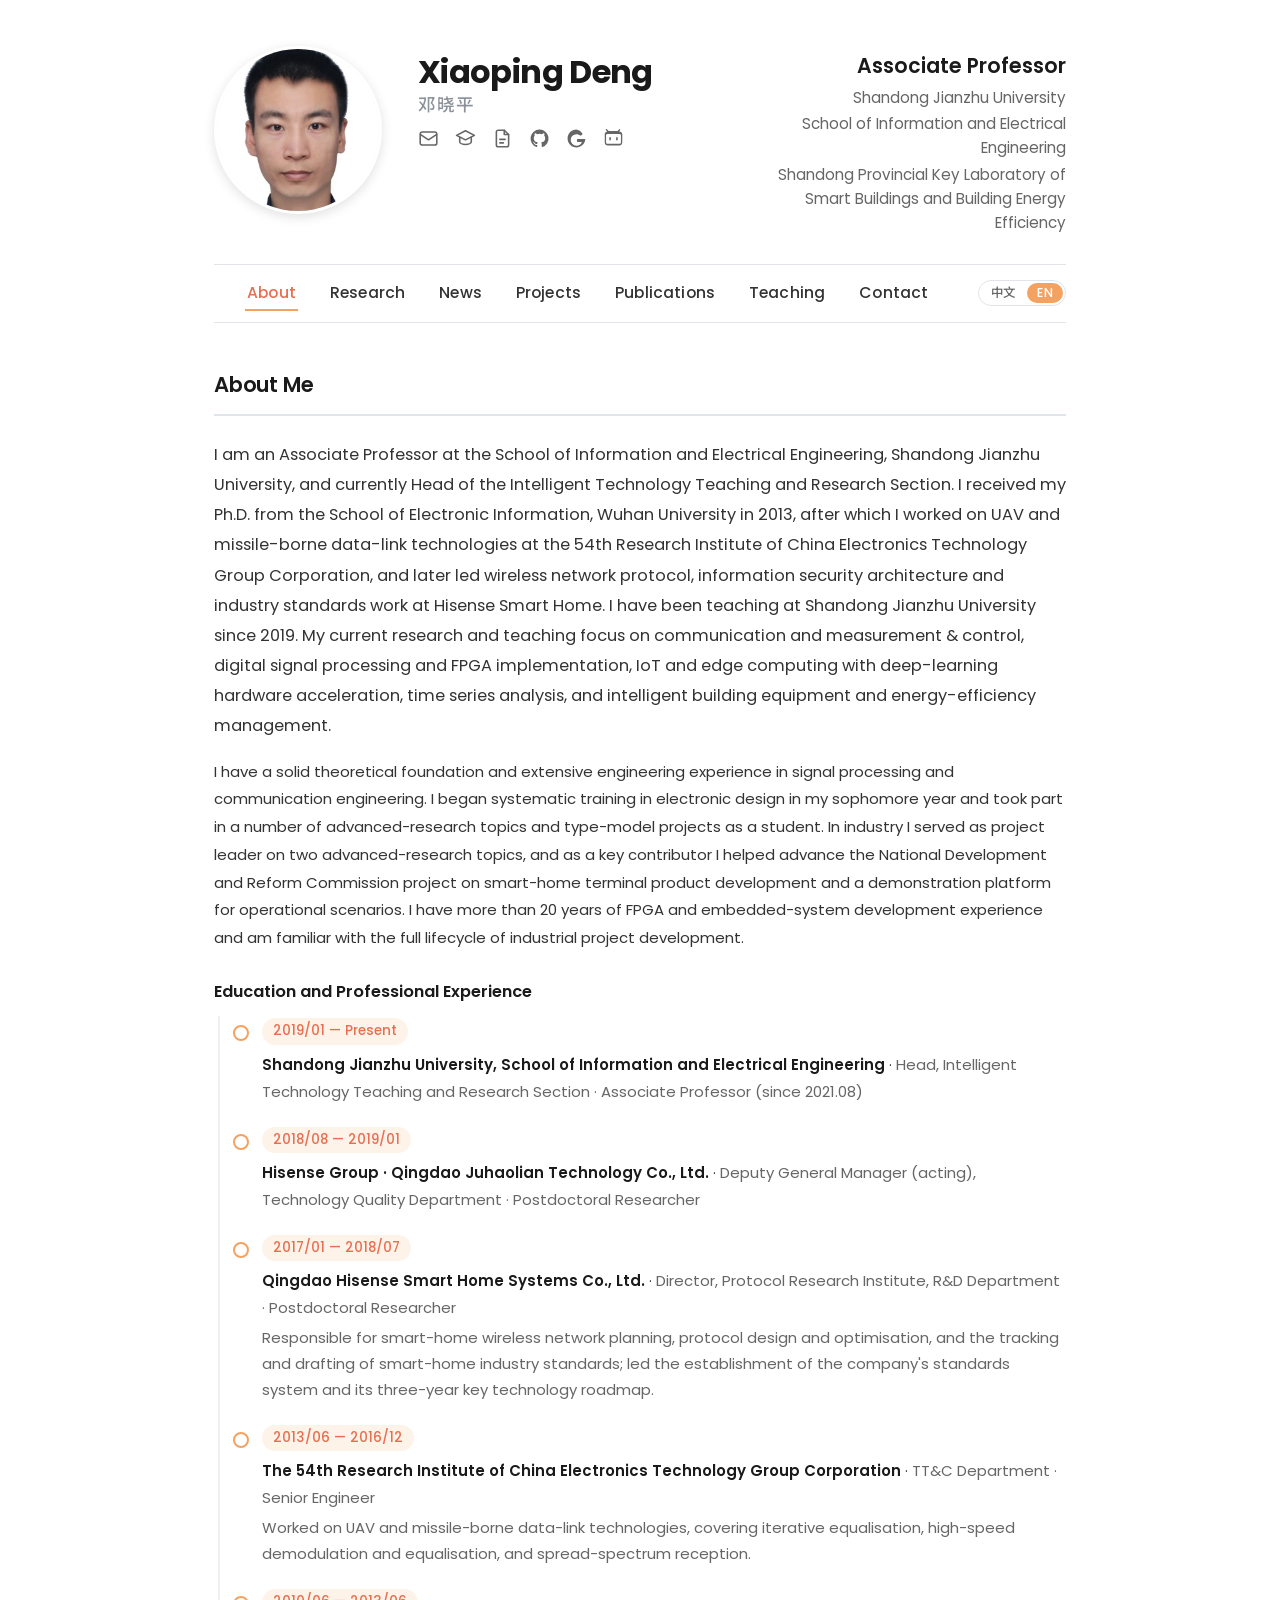
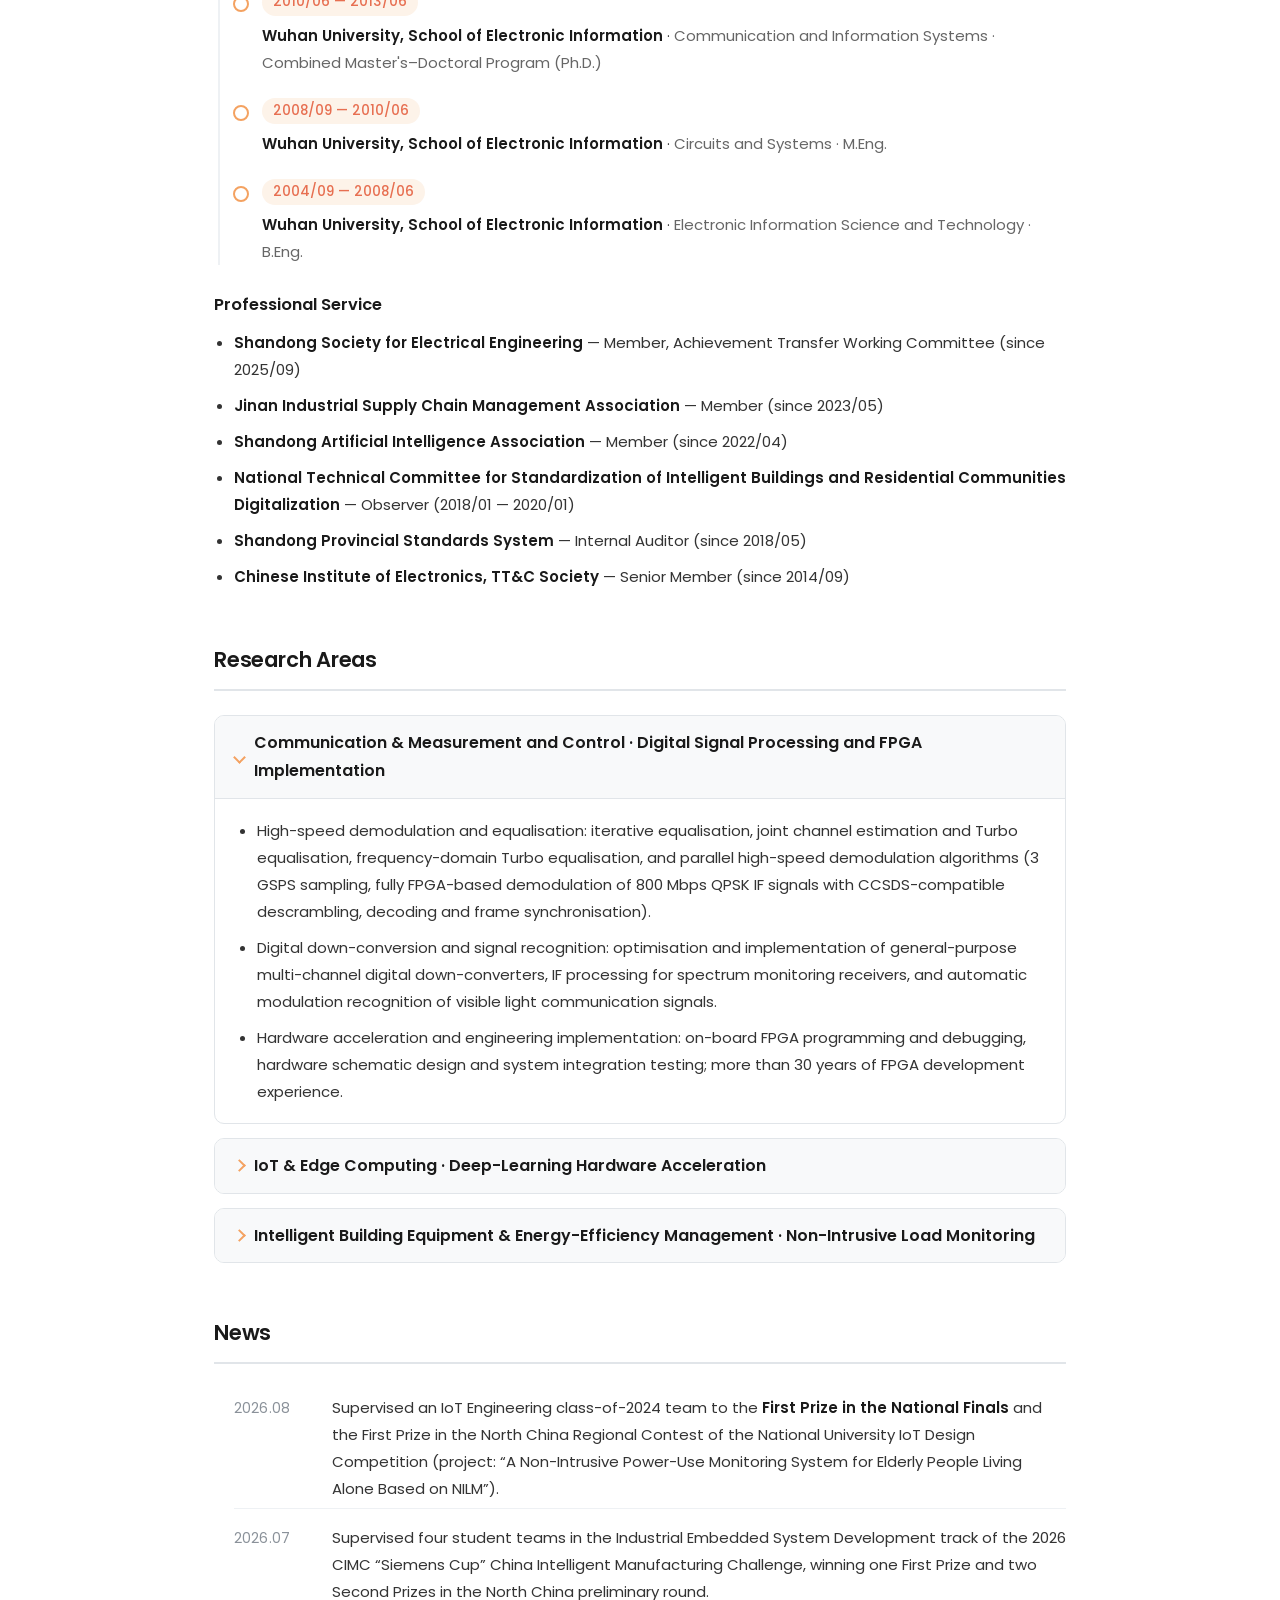
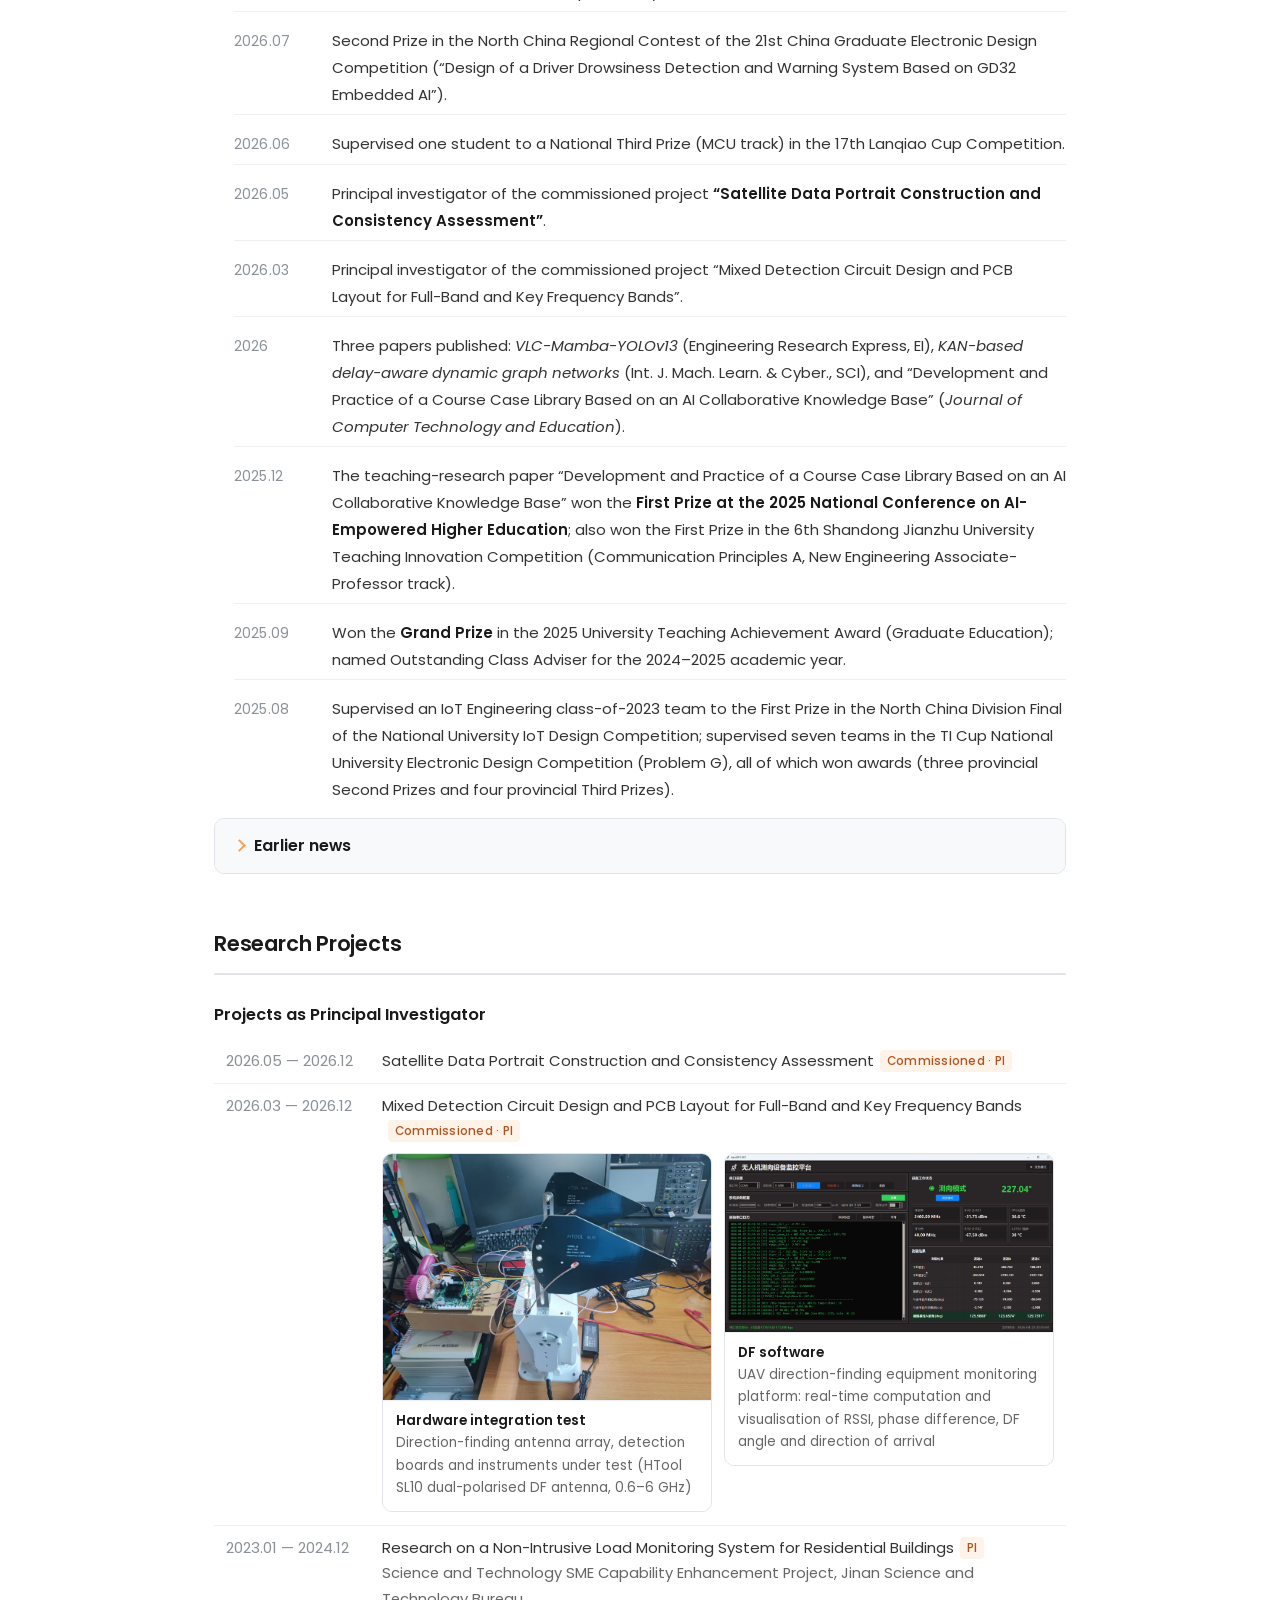
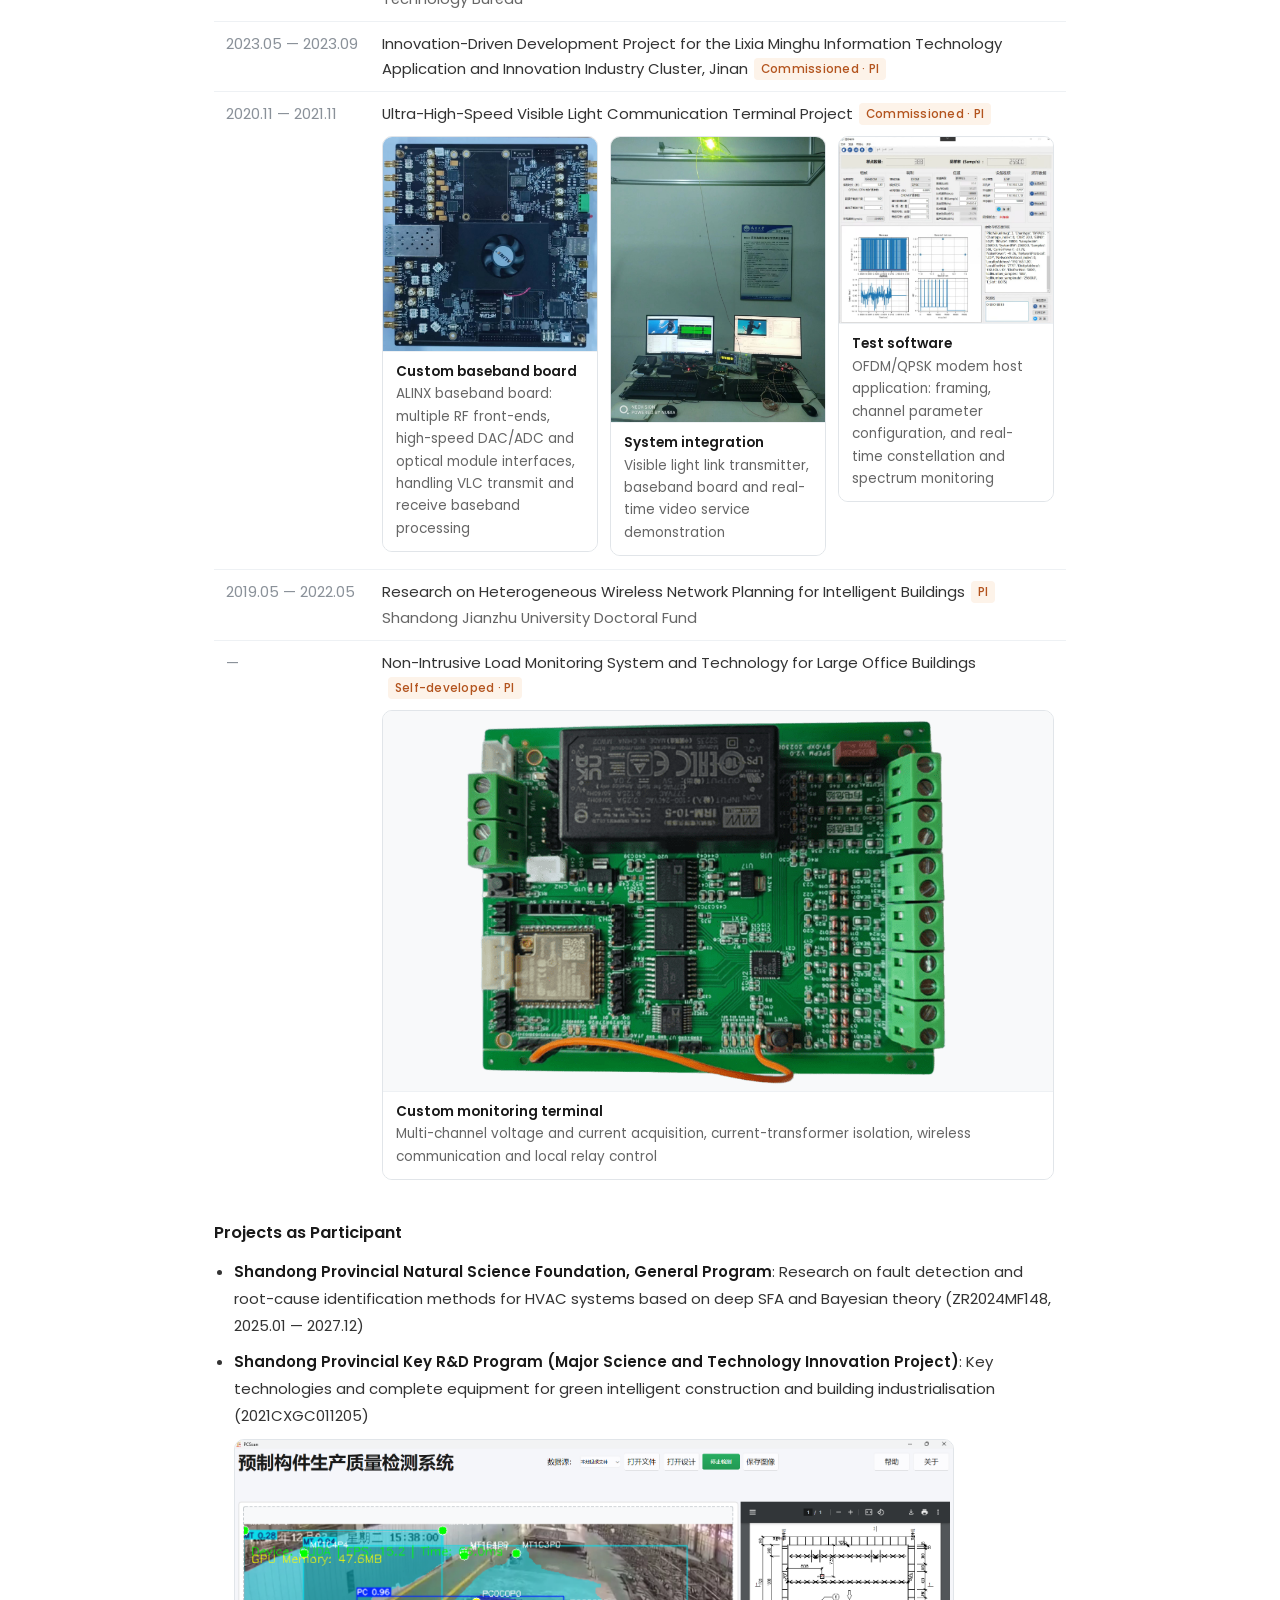
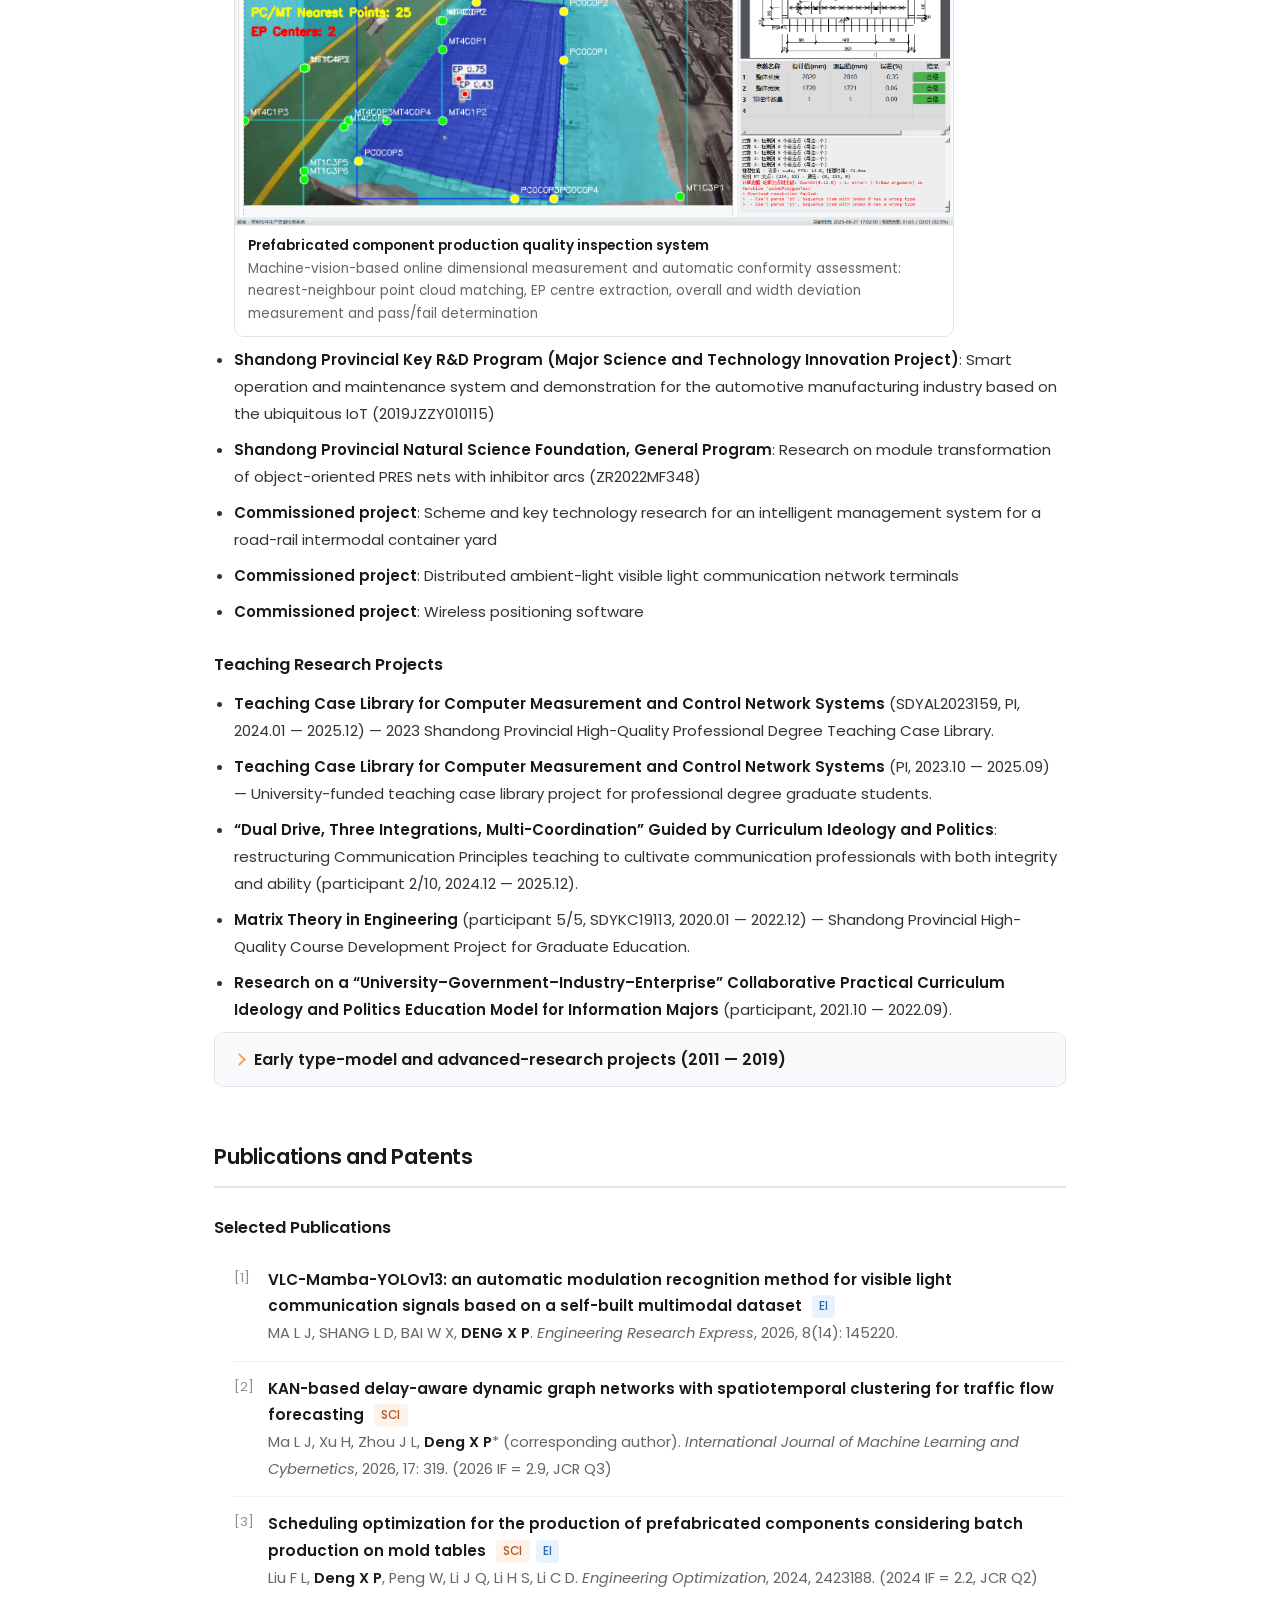
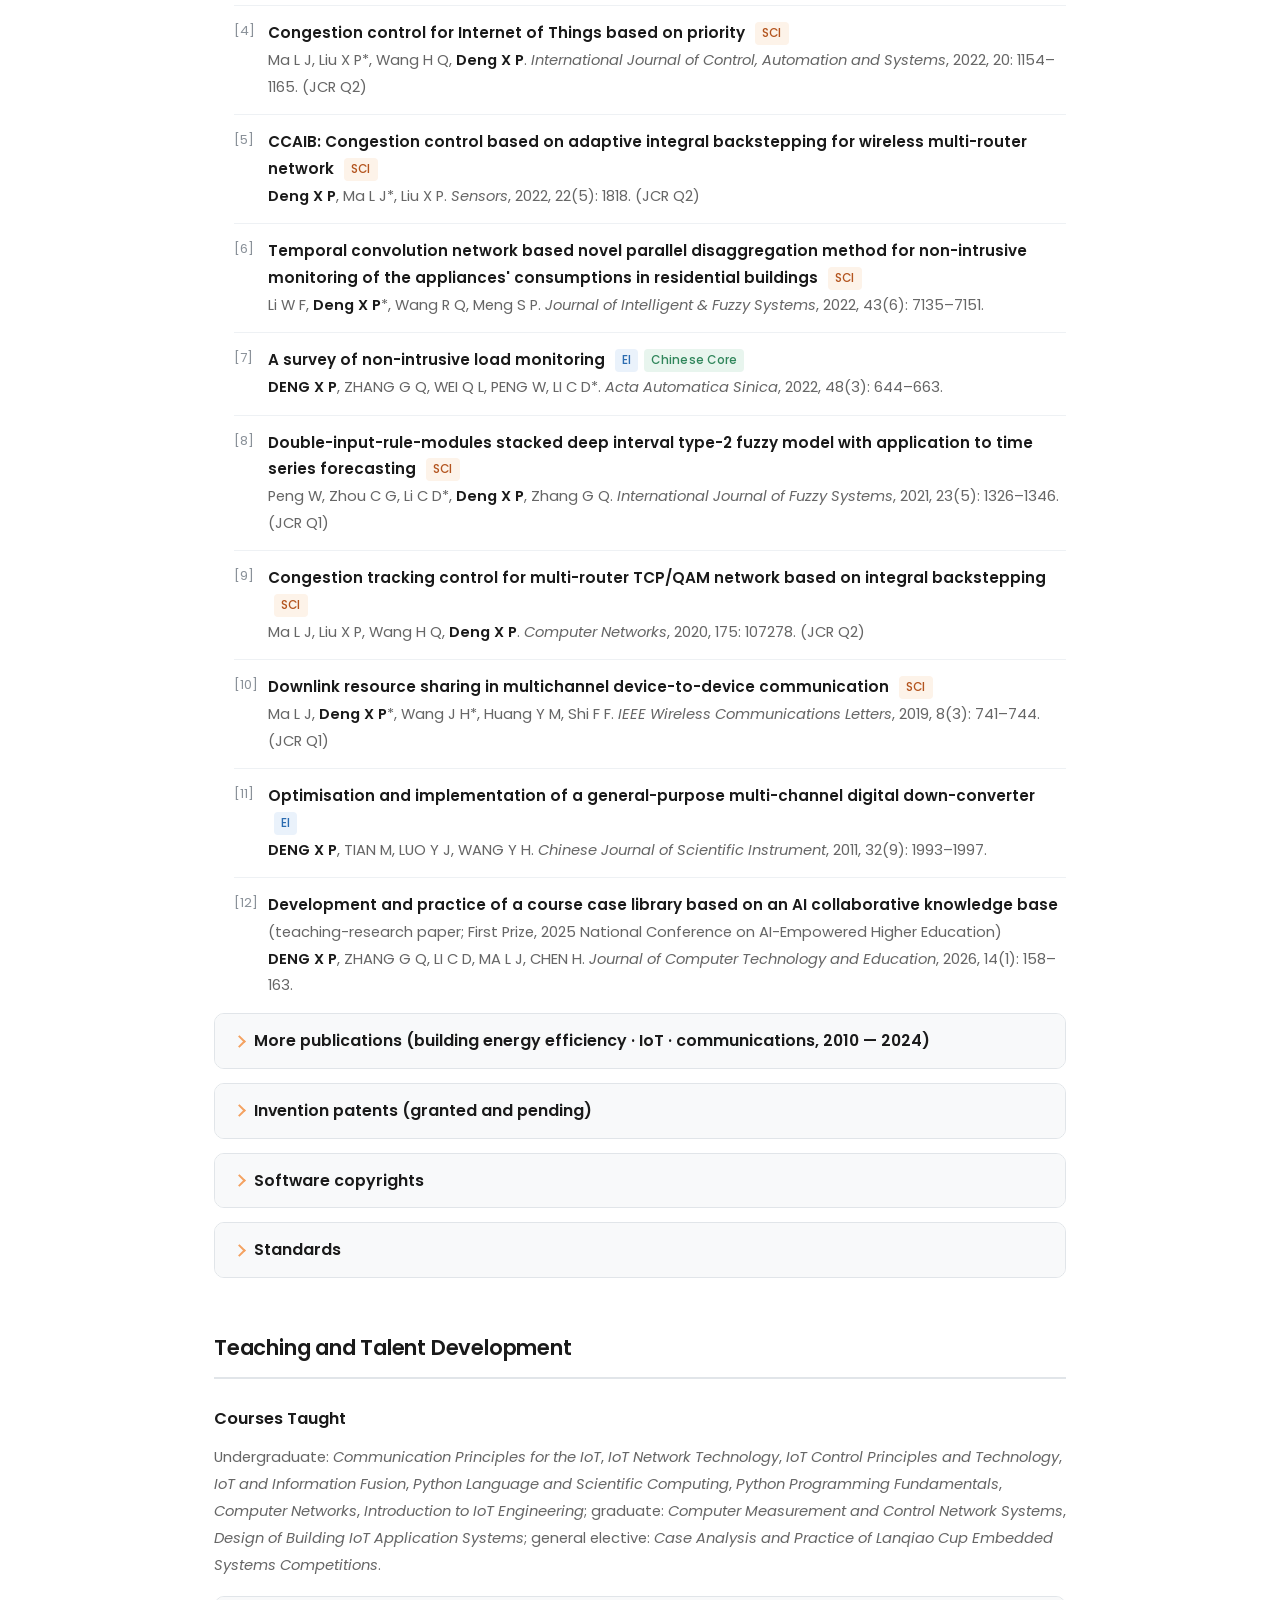
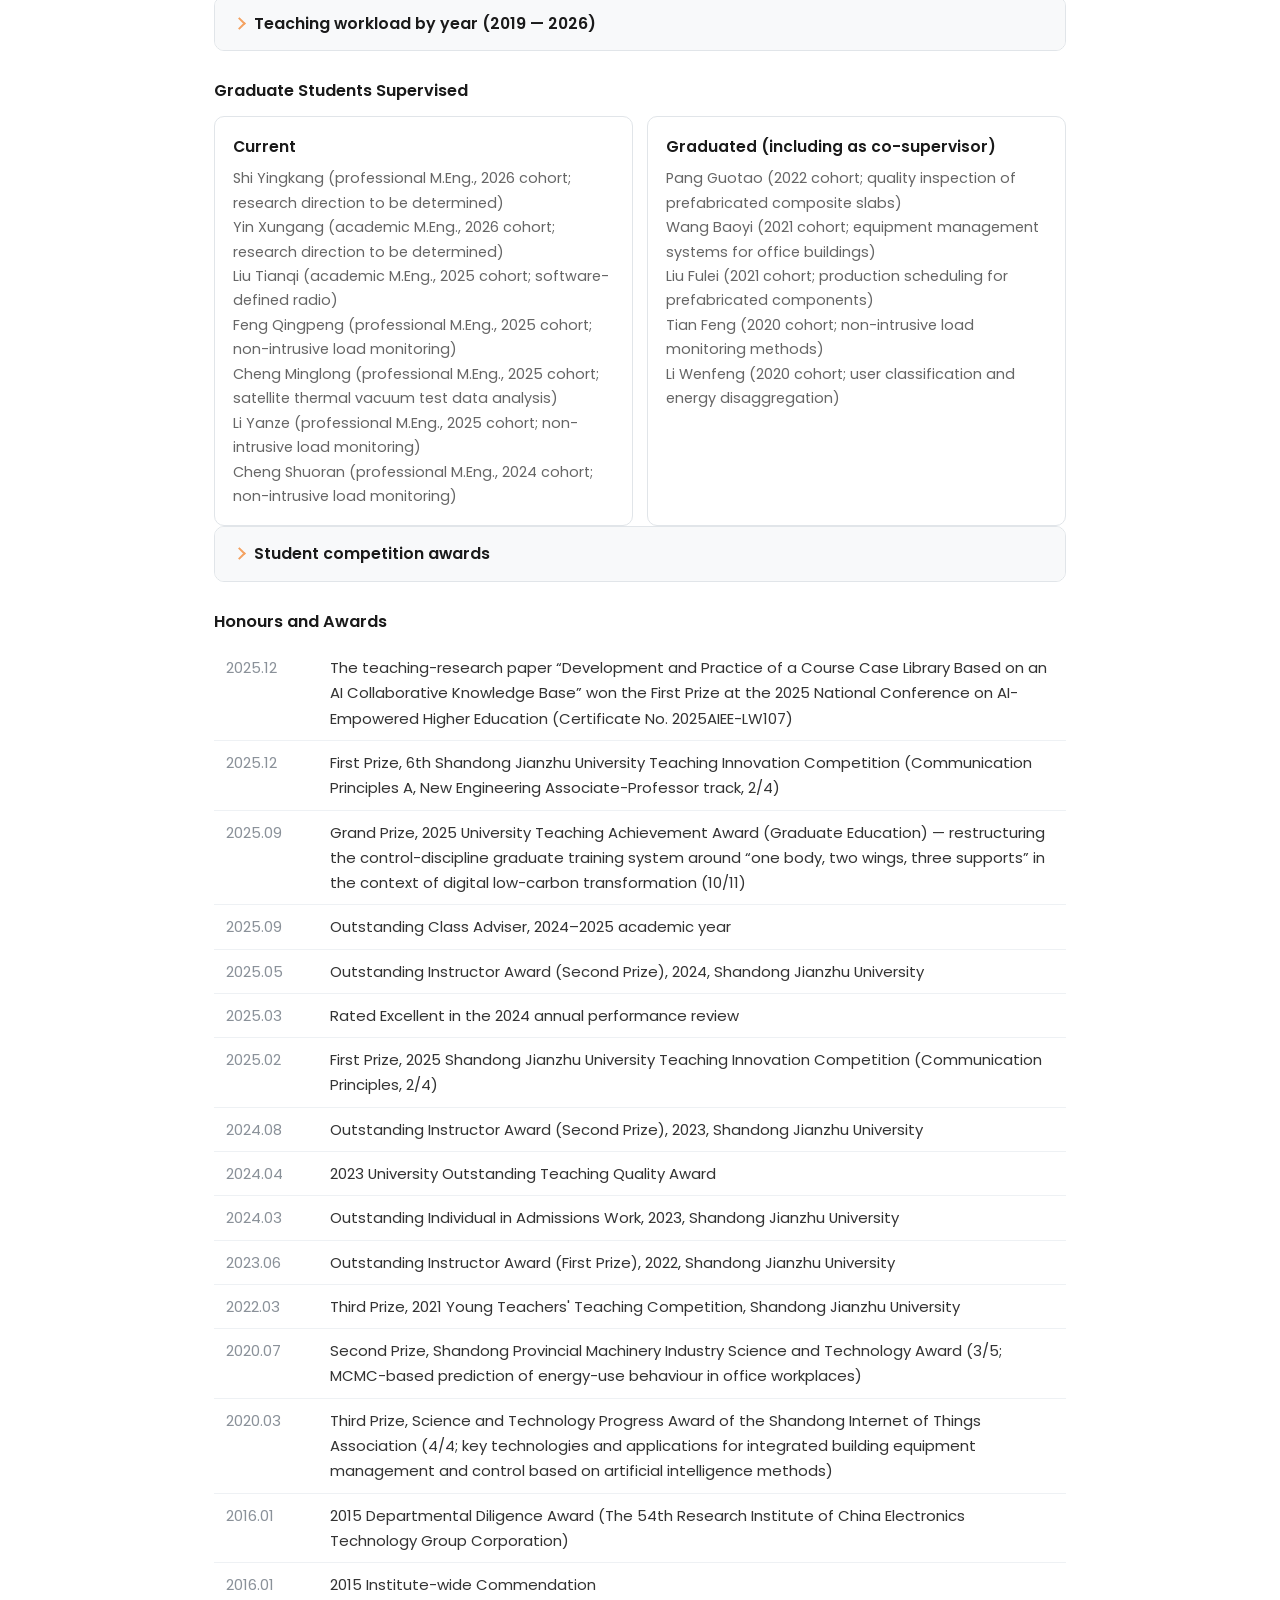
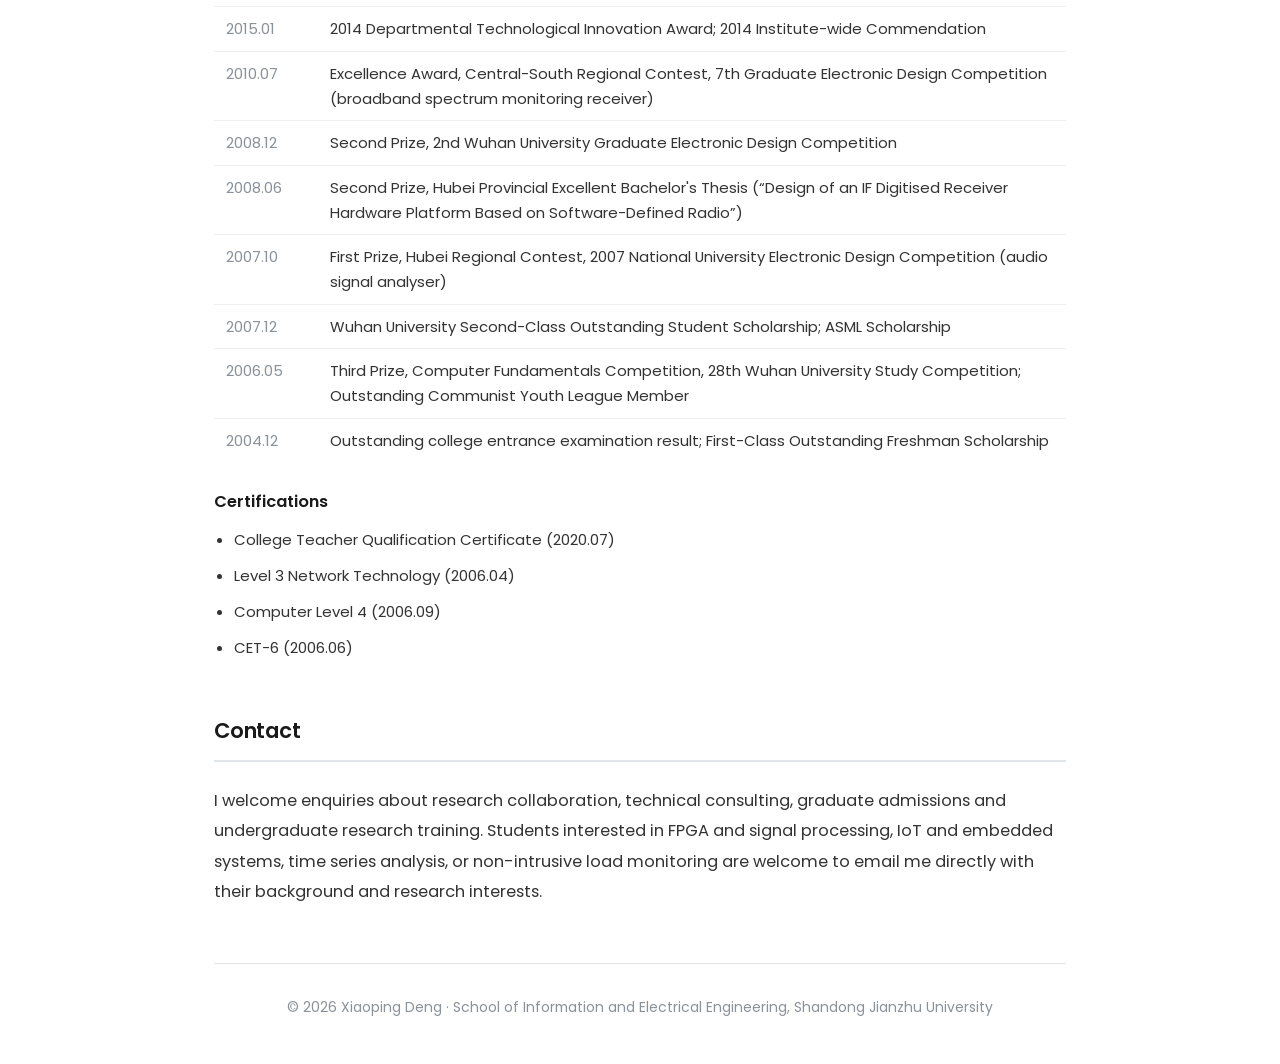
==== commit d3a9e798: "chore: 联系卡片注释中的手机号脱敏（中英两页同步）" ====
--- a/en.html
+++ b/en.html
@@ -692,7 +692,7 @@
         <!-- To publish a mobile number, uncomment the block below and replace the number:
         <div class="contact-item">
             <svg viewBox="0 0 24 24" fill="none" stroke="currentColor" stroke-width="1.8" stroke-linecap="round" stroke-linejoin="round"><path d="M5 3.5h3l1.6 4-2 1.3a12 12 0 006.6 6.6l1.3-2 4 1.6v3a2 2 0 01-2.2 2A16.5 16.5 0 013.5 5.7 2 2 0 015 3.5z"/></svg>
-            <span><span class="label">Mobile</span><a href="tel:+8613210547985">+86 132 1054 7985</a></span>
+            <span><span class="label">Mobile</span><a href="tel:+86132xxxxxxxx">+86 132 xxxx xxxx</a></span>
         </div>
         -->
     </div>
--- a/styles.css
+++ b/styles.css
@@ -165,7 +165,13 @@
     backdrop-filter: saturate(160%) blur(8px);
     border-top: 1px solid var(--line);
     border-bottom: 1px solid var(--line);
-    text-align: center;
+    /* 导航链接与语言切换放在同一个 flex 行里：
+       链接在「扣掉切换控件之后的剩余宽度」中居中，因此两者永远不会重叠。
+       （早期版本把切换控件绝对定位在右端，英文导航更宽时会压到 Contact 上） */
+    display: flex;
+    align-items: center;
+    justify-content: center;
+    gap: 16px;
     padding: 11px 0;
     margin-bottom: 44px;
 }
@@ -175,6 +181,7 @@
     flex-wrap: wrap;
     justify-content: center;
     gap: 4px 30px;
+    flex: 1 1 auto;
 }
 
 .navbar .nav-link {
@@ -199,12 +206,9 @@
 }
 
 /* ------------------------------------------------------------ 中英文切换 */
-/* .banner 是 sticky（已定位），可作绝对定位的包含块，切换控件贴在导航条右上角 */
+/* 与 .navbar 同处 .banner 这一 flex 行，不再绝对定位，故不可能压住导航链接 */
 .lang-switch {
-    position: absolute;
-    right: 0;
-    top: 50%;
-    transform: translateY(-50%);
+    flex: 0 0 auto;
     display: inline-flex;
     align-items: center;
     gap: 2px;
@@ -757,6 +761,31 @@
 }
 
 /* ------------------------------------------------------------------ 响应式 */
+/* 英文导航标签比中文宽，中等宽度下先收紧间距，尽量让链接保持一行 */
+@media (max-width: 960px) {
+    .navbar {
+        gap: 4px 22px;
+    }
+}
+
+/* 英文导航比中文宽：可视宽度不足约 805px 时，导航自己就会折成两行。
+   此时若仍让切换控件与导航并排，它会「悬」在两行文字的缝隙里。
+   所以在导航将要折行之前，就把切换控件挤到导航下方居中。
+   （门槛取实测结果：英文导航单行容纳需要可视宽度 ≥ 805px） */
+@media (max-width: 804px) {
+    .banner {
+        flex-wrap: wrap;
+    }
+
+    .navbar {
+        flex: 1 1 100%;
+    }
+
+    .lang-switch {
+        margin-top: 2px;
+    }
+}
+
 @media (max-width: 760px) {
     body {
         font-size: 14.5px;
@@ -794,13 +823,7 @@
         font-size: .92rem;
     }
 
-    /* 窄屏导航会换行，切换控件改为在导航下方居中 */
-    .lang-switch {
-        position: static;
-        transform: none;
-        width: max-content;
-        margin: 9px auto 0 auto;
-    }
+    /* 切换控件落到导航下方（换行规则见上方 804px 断点） */
 
     .news-list li {
         flex-direction: column;
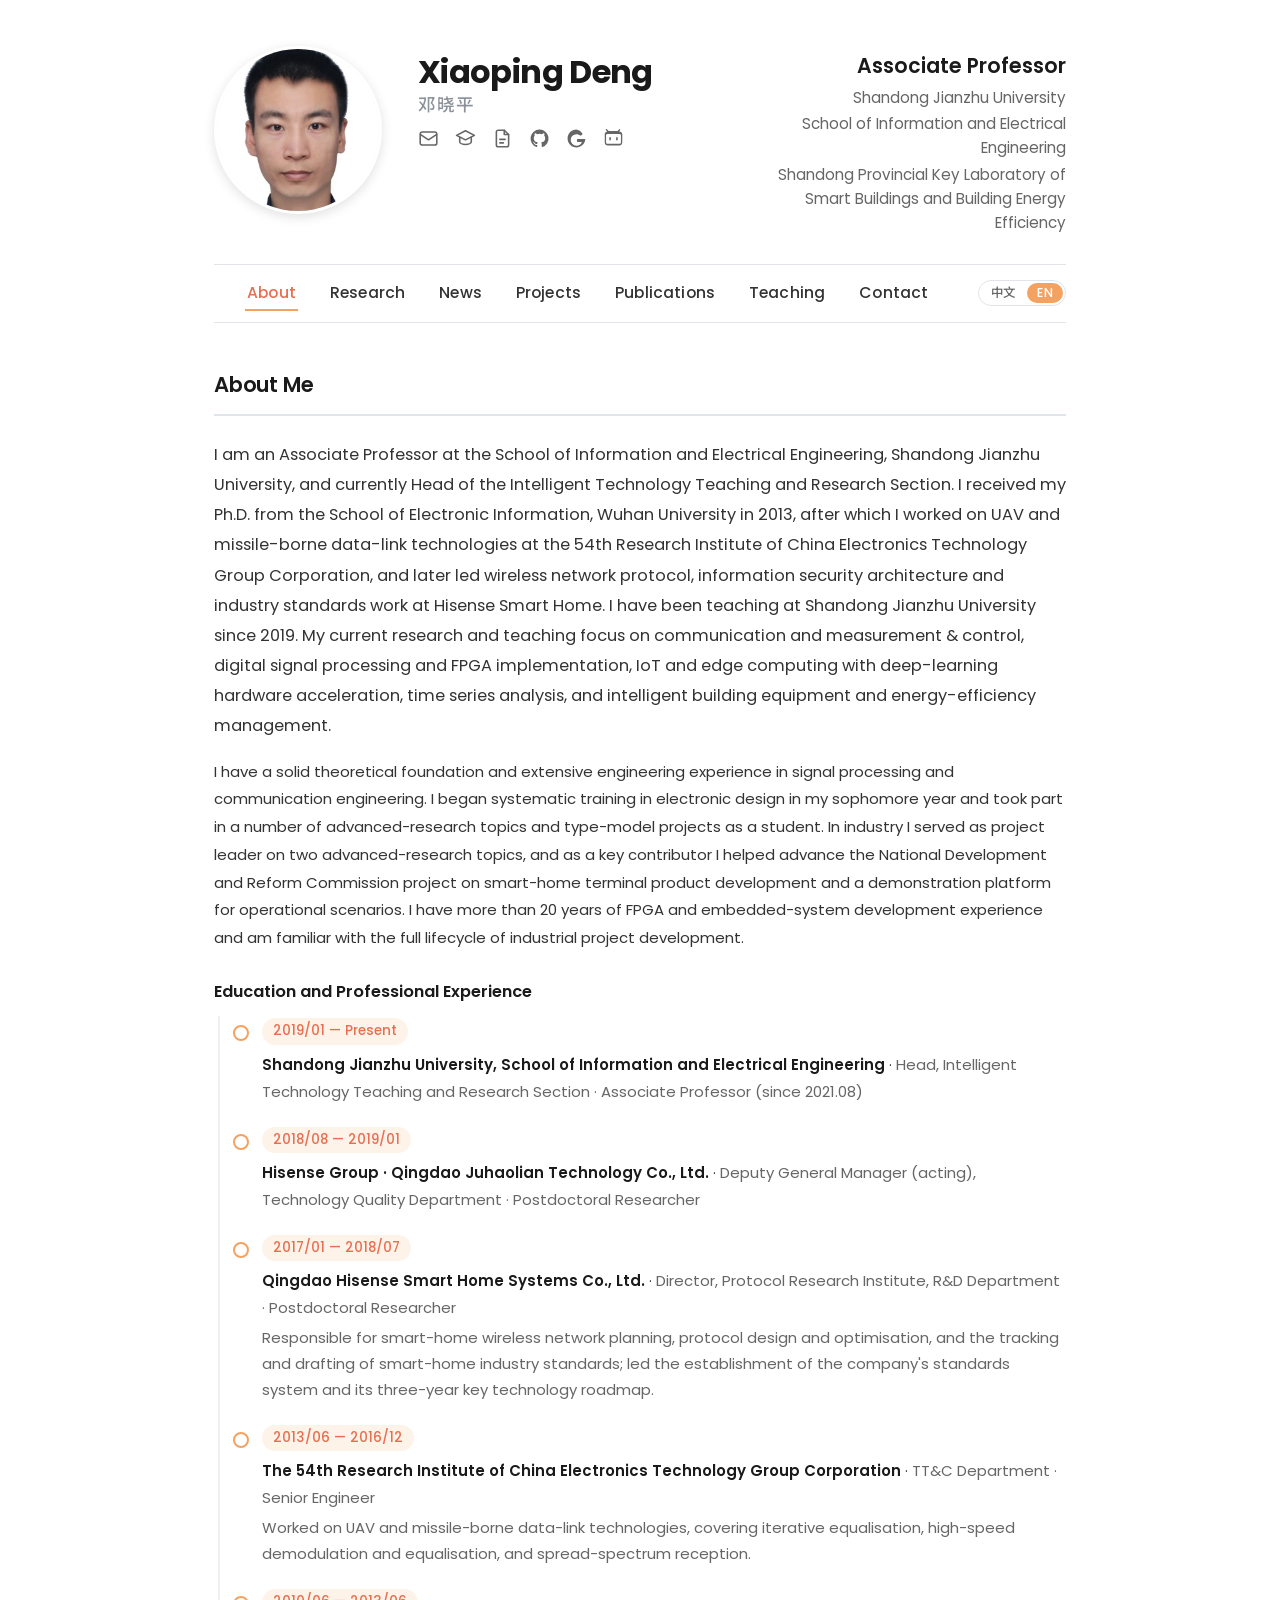
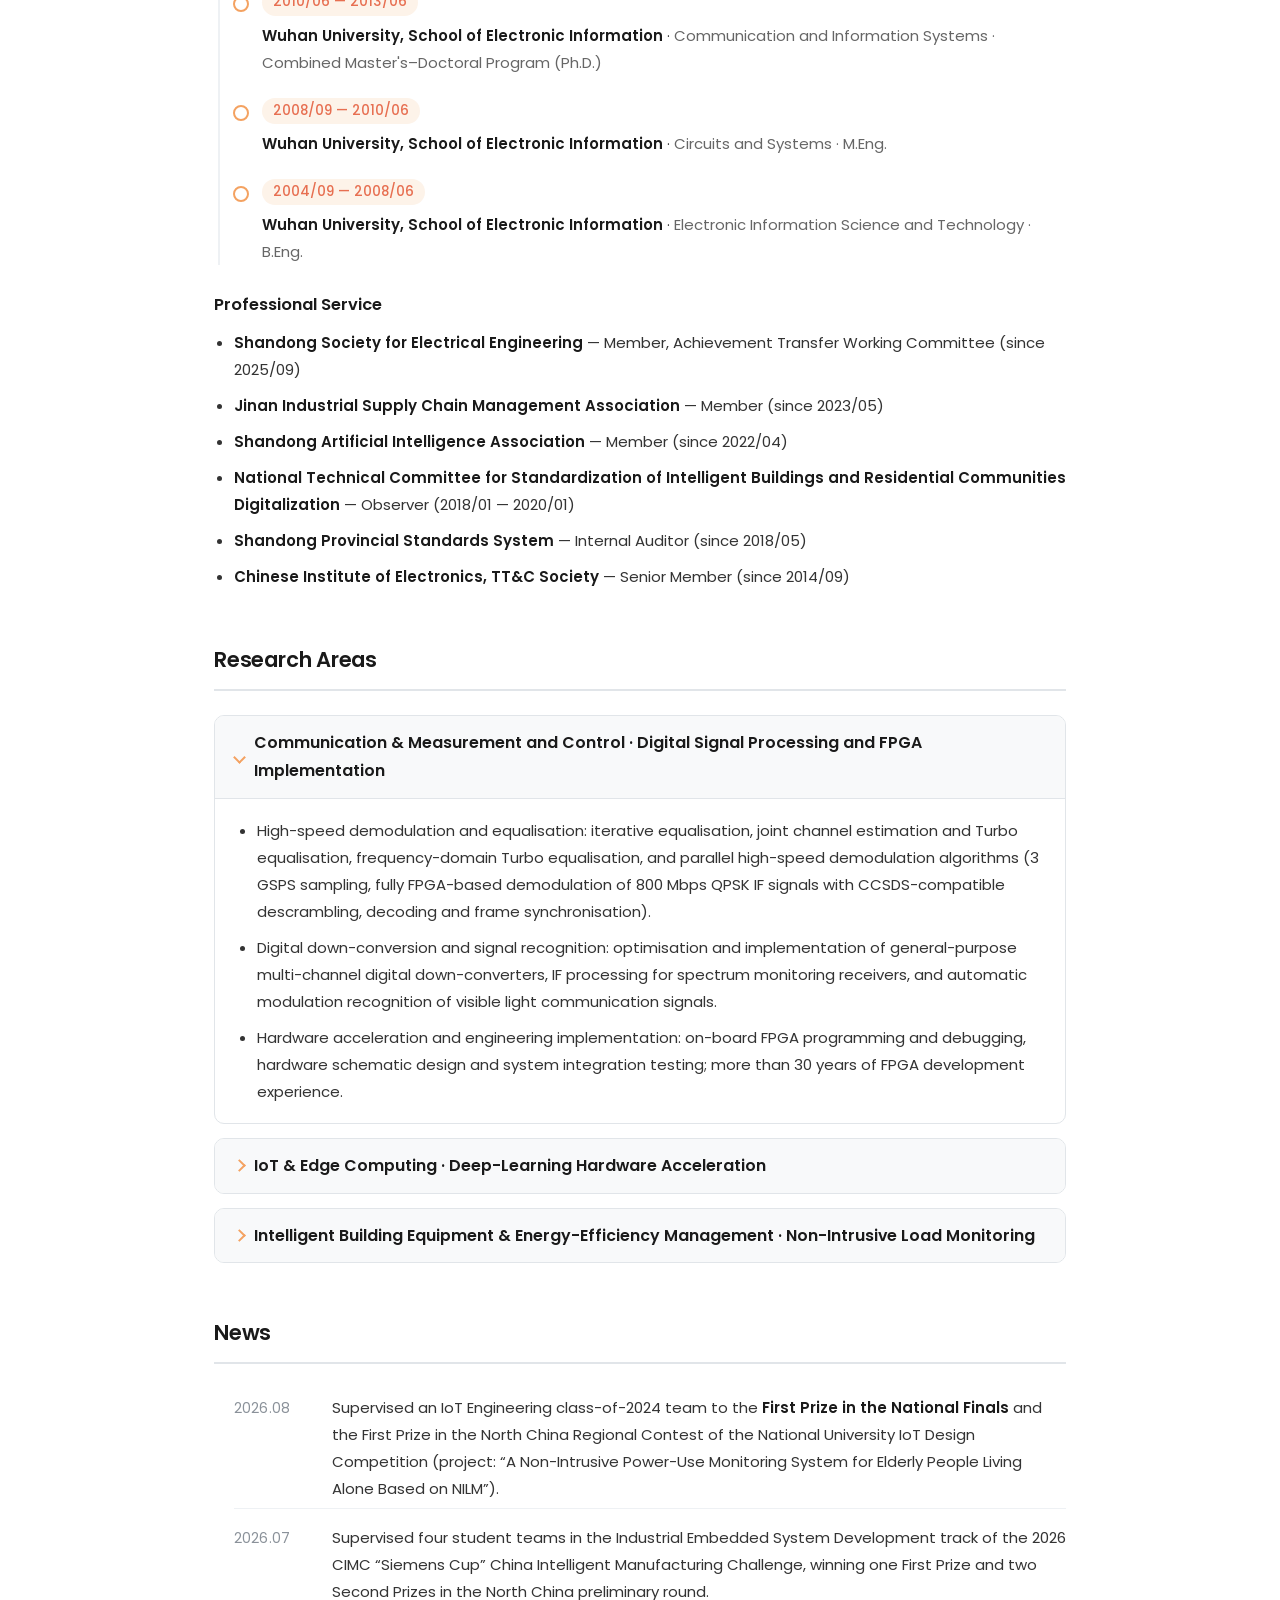
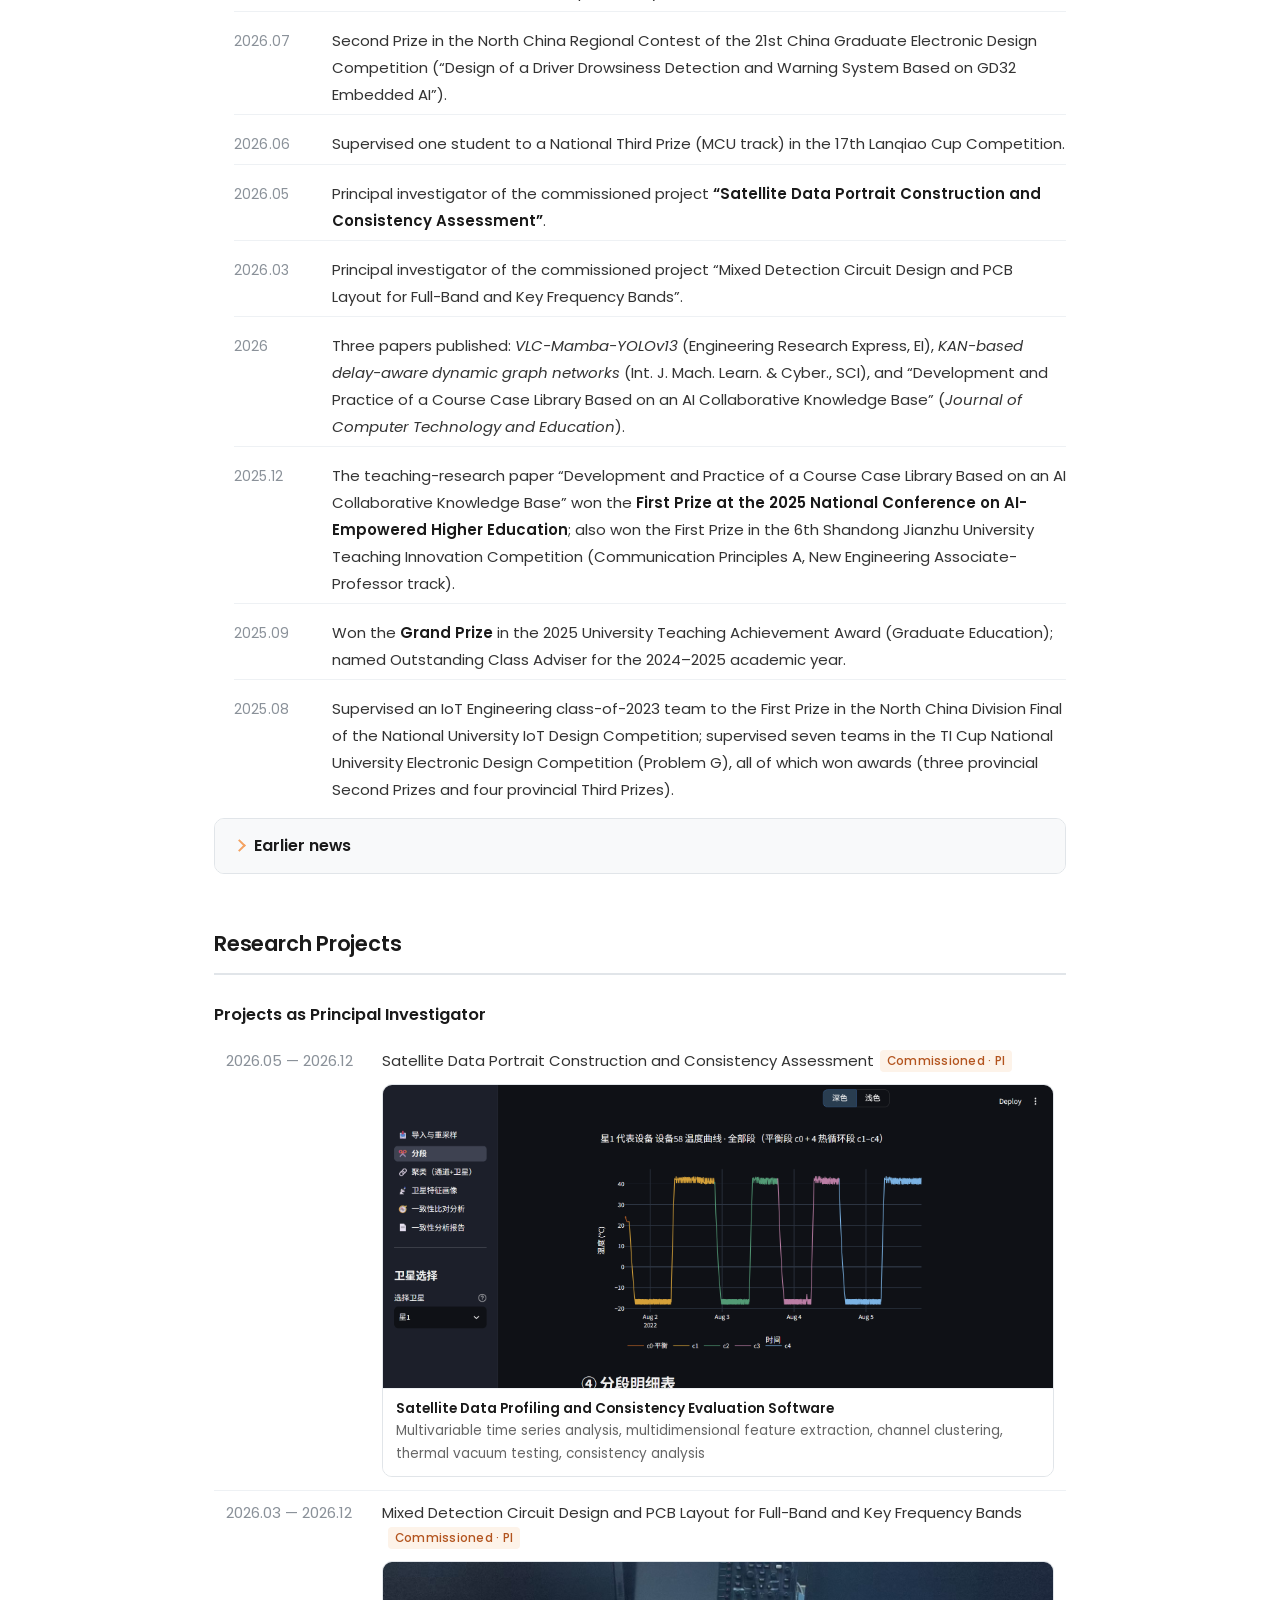
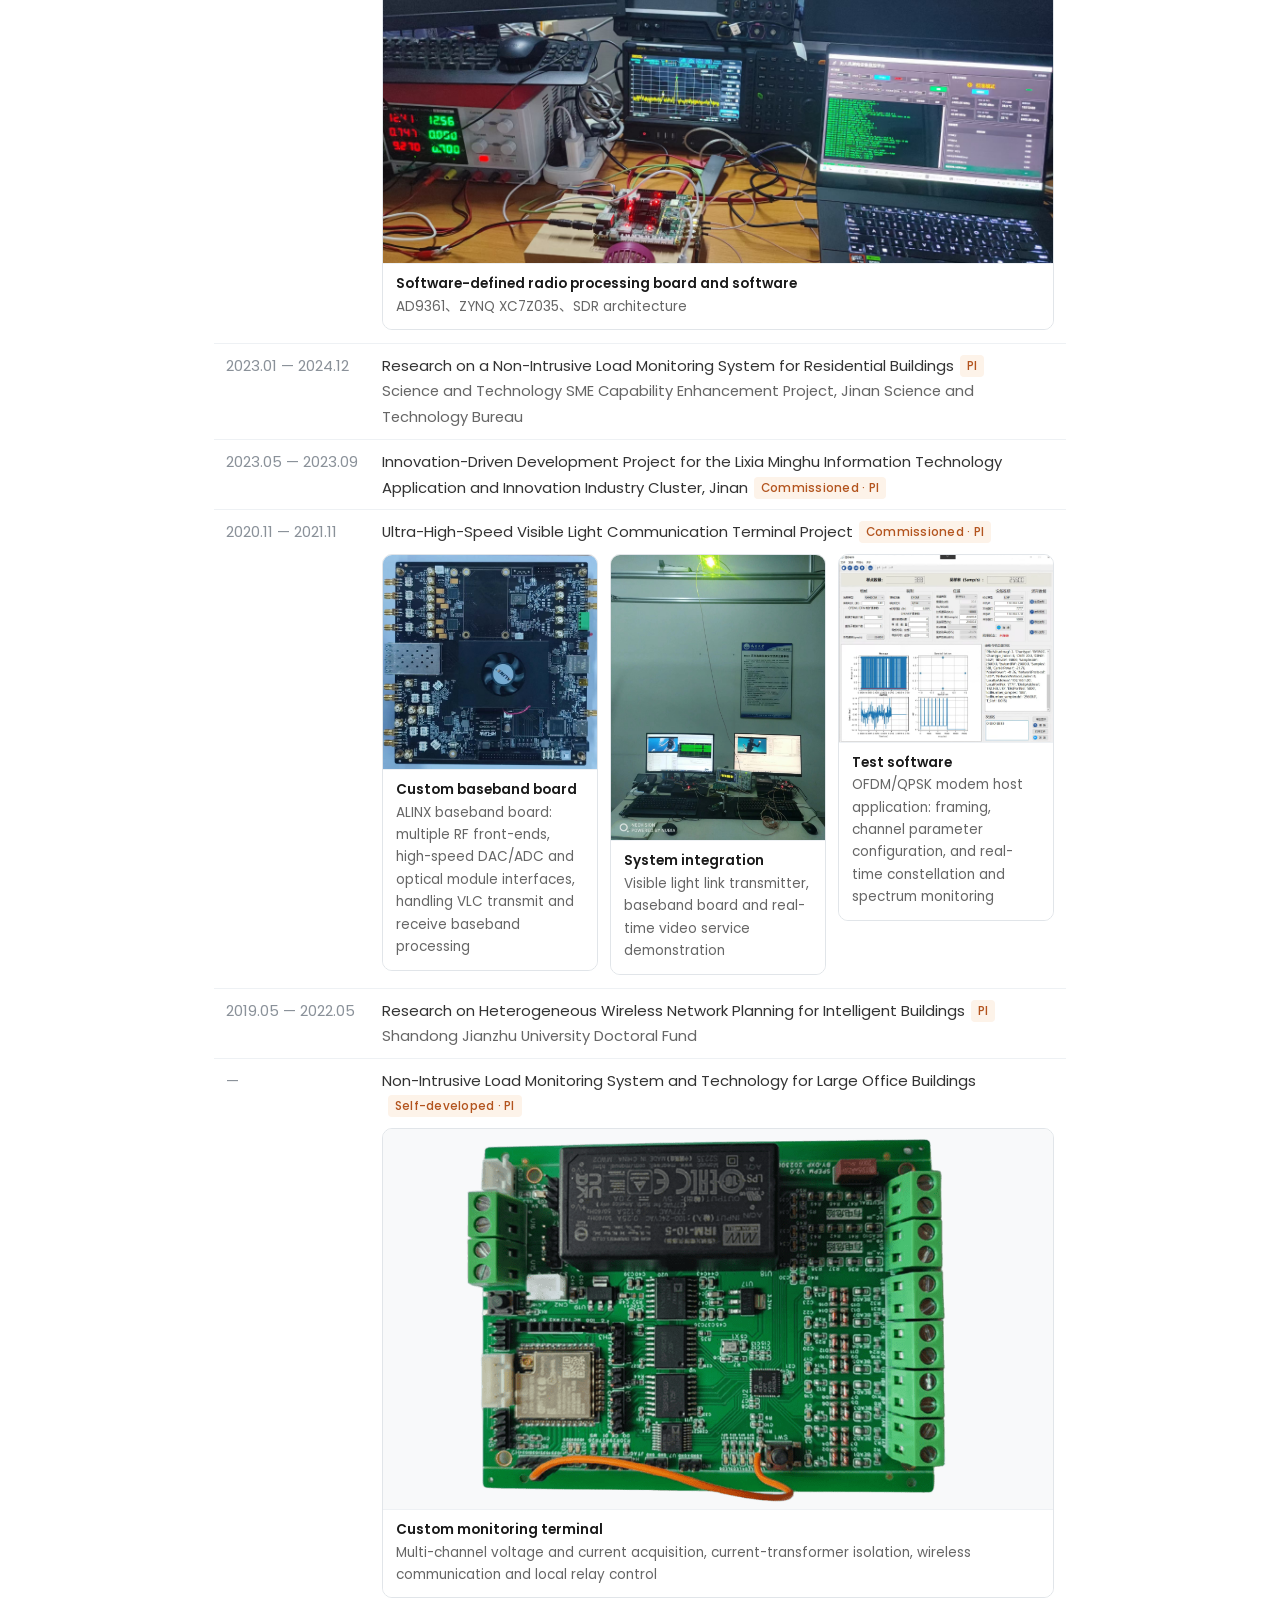
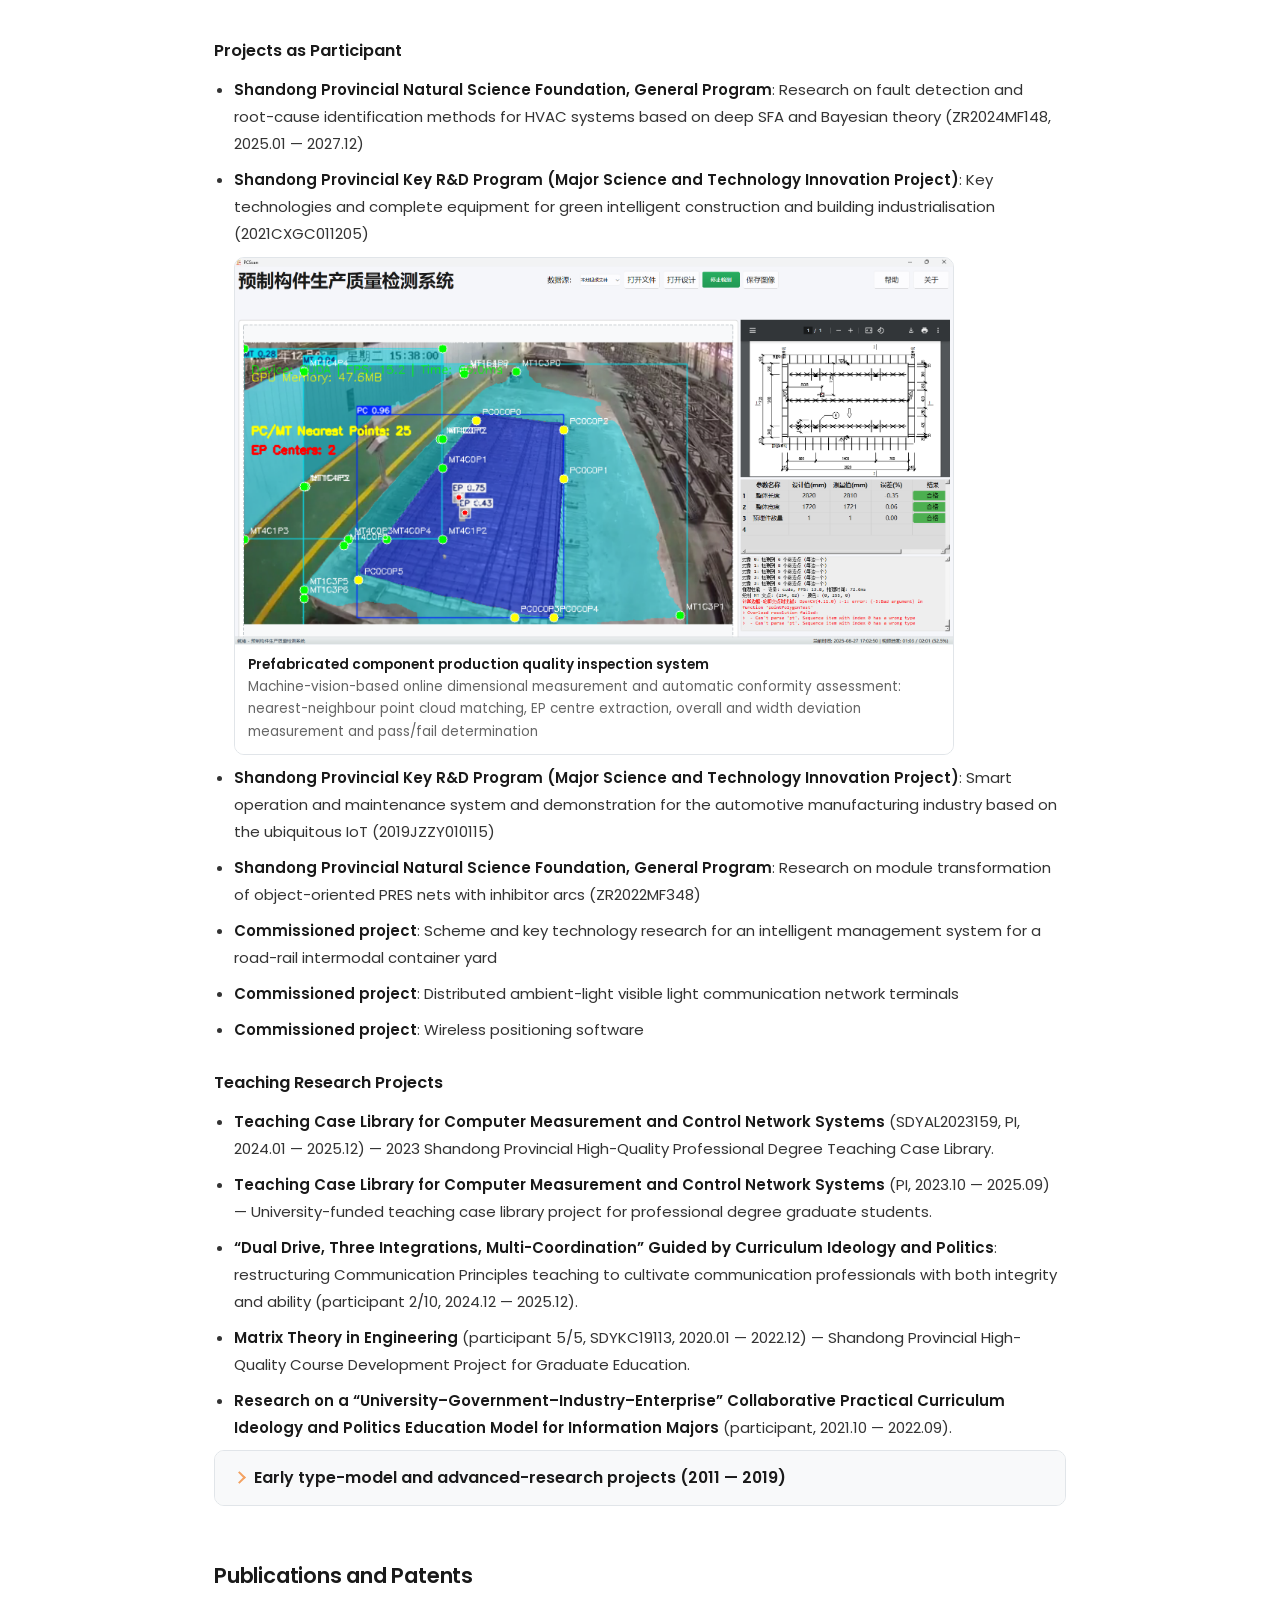
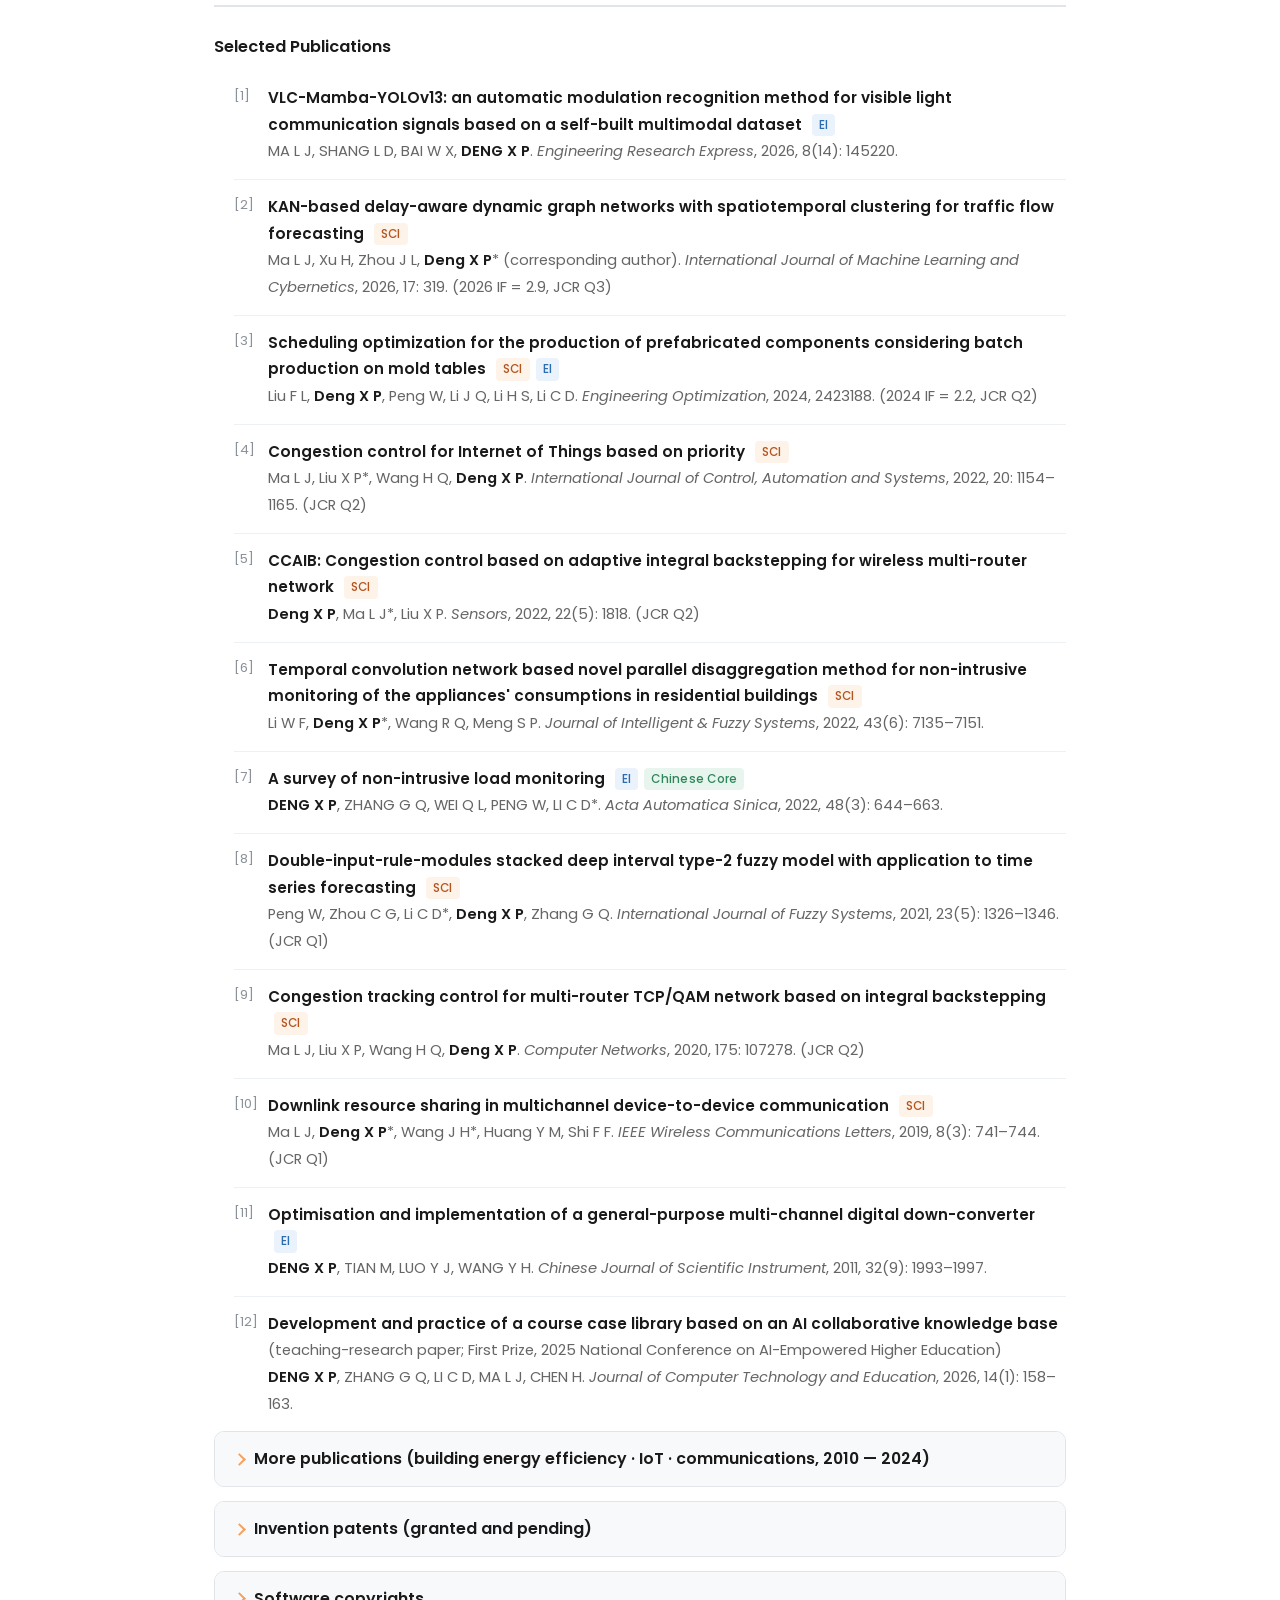
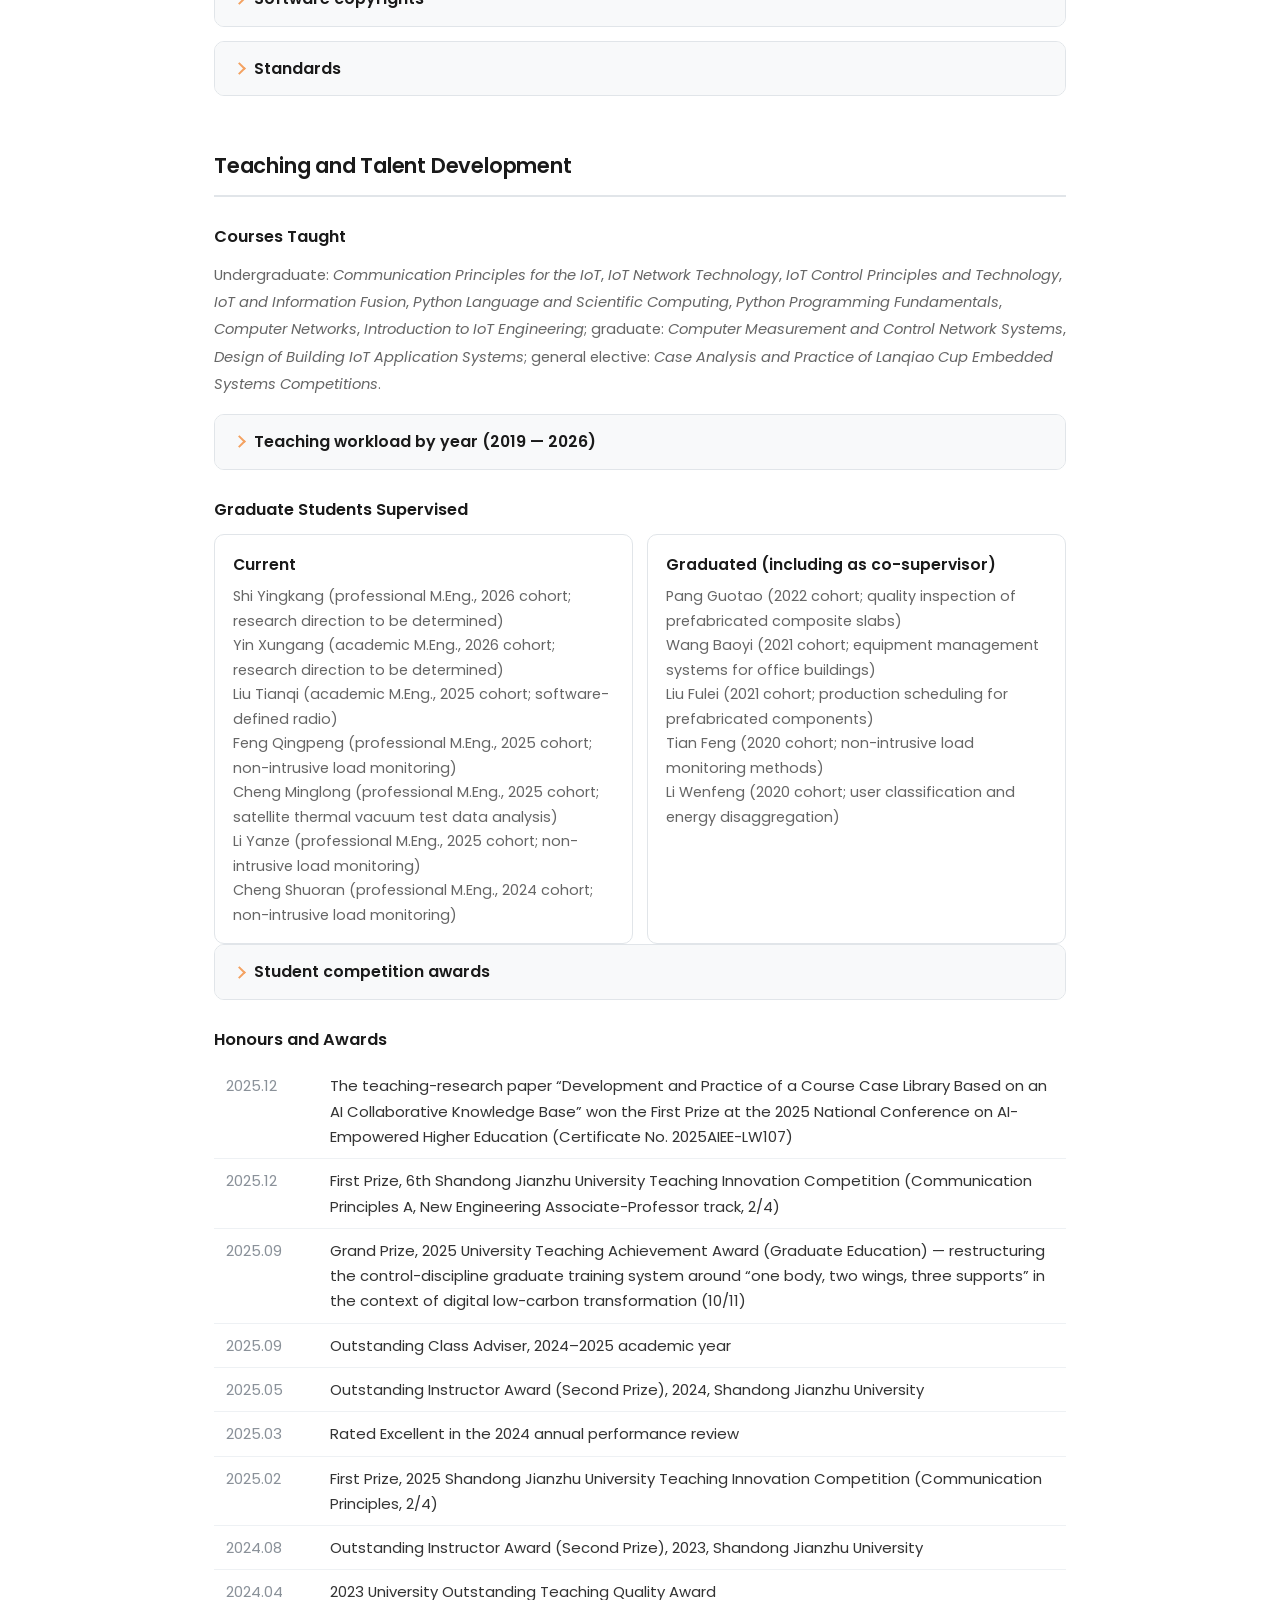
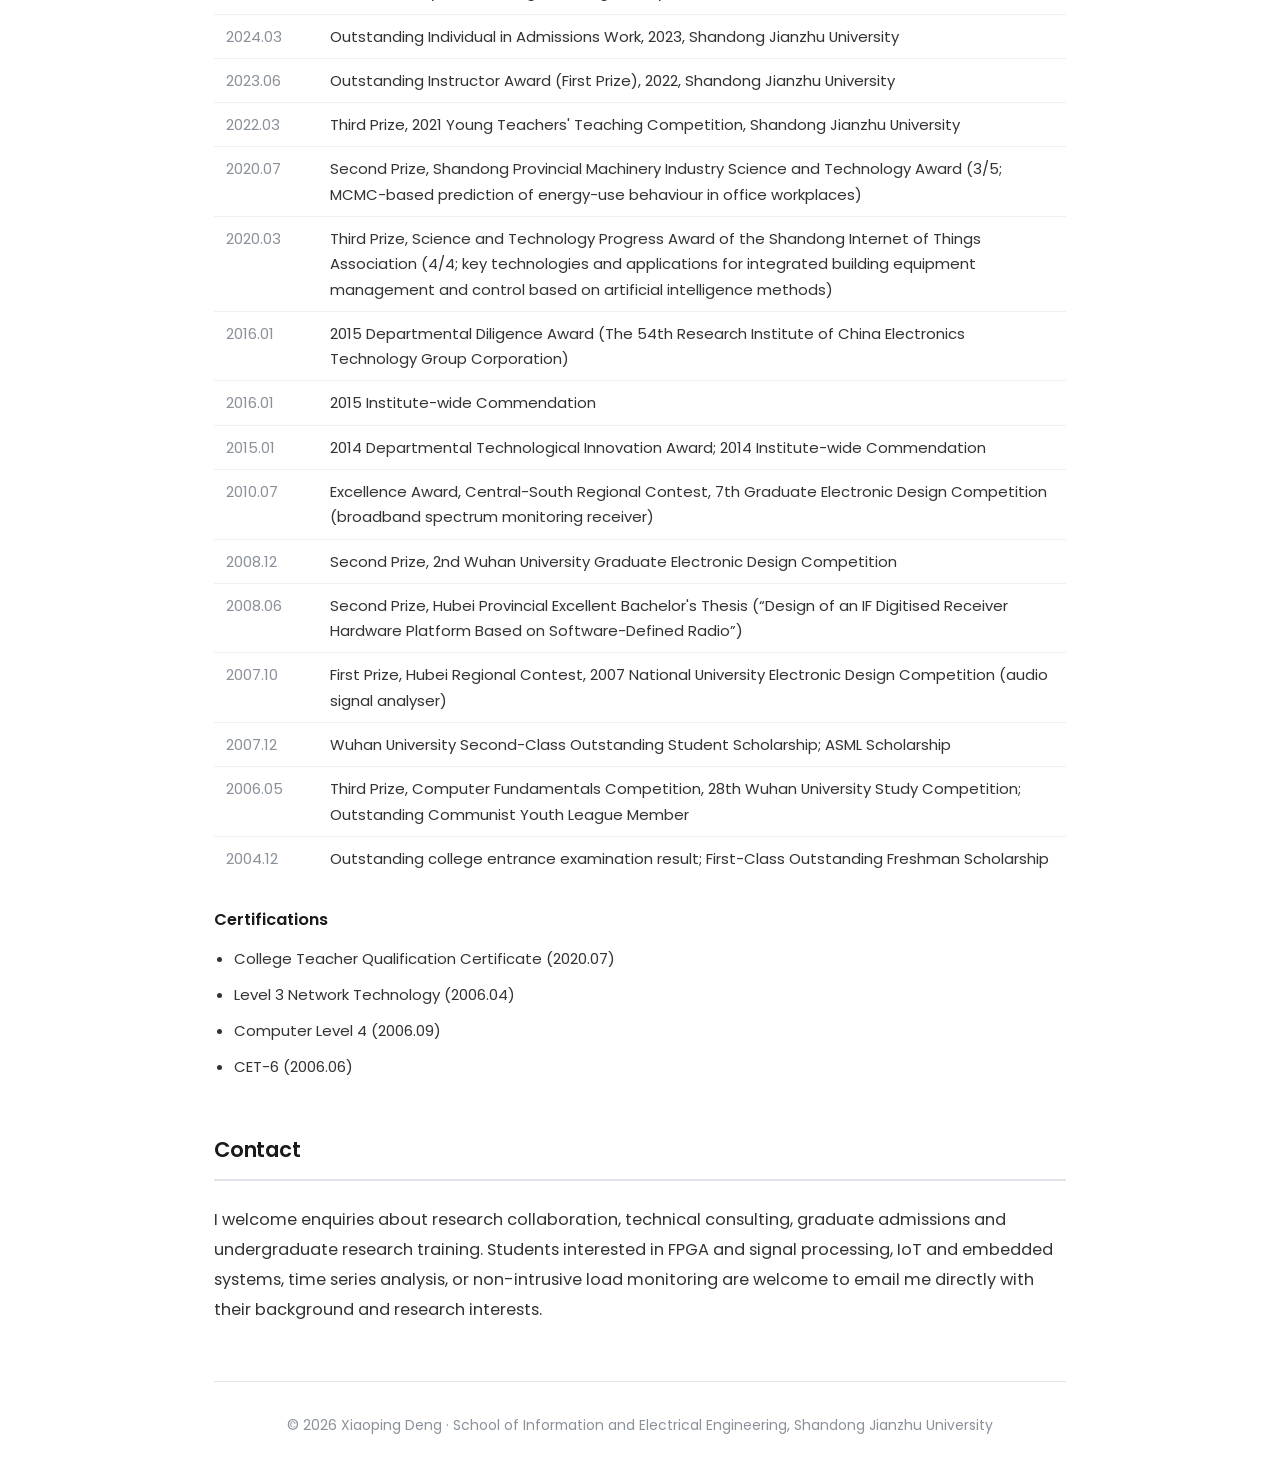
==== commit 68ef62f2: "update image for SDR project" ====
--- a/en.html
+++ b/en.html
@@ -250,20 +250,23 @@
     <div class="table-wrap">
         <table class="plain">
             <tbody>
-                <tr><td class="when">2026.05 — 2026.12</td><td>Satellite Data Portrait Construction and Consistency Assessment<span class="tag sci">Commissioned · PI</span><br><span class="pub-meta"></span></td></tr>
+                <tr><td class="when">2026.05 — 2026.12</td><td>Satellite Data Portrait Construction and Consistency Assessment<span class="tag sci">Commissioned · PI</span><br><span class="pub-meta"></span>
+					<div class="figure-grid">
+                        <figure>
+                            <a href="images/卫星数据画像构造与一致性评估.png" target="_blank" rel="noopener">
+                                <img src="images/卫星数据画像构造与一致性评估.png" alt="Satellite Data Profiling and Consistency Evaluation Software" loading="lazy">
+                            </a>
+                            <figcaption><b>Satellite Data Profiling and Consistency Evaluation Software</b><br>Multivariable time series analysis, multidimensional feature extraction, channel clustering, thermal vacuum testing, consistency analysis</figcaption>
+                        </figure>
+                    </div>
+				</td></tr>
                 <tr><td class="when">2026.03 — 2026.12</td><td>Mixed Detection Circuit Design and PCB Layout for Full-Band and Key Frequency Bands<span class="tag sci">Commissioned · PI</span><br><span class="pub-meta"></span>
                     <div class="figure-grid">
                         <figure>
-                            <a href="images/全频段及重点频段混合侦测电路设计-硬件.jpg" target="_blank" rel="noopener">
-                                <img src="images/全频段及重点频段混合侦测电路设计-硬件.jpg" alt="Mixed detection circuit — direction-finding antenna and hardware integration test" loading="lazy">
+                            <a href="images/全频段及重点频段混合侦测电路设计-系统.jpg" target="_blank" rel="noopener">
+                                <img src="images/全频段及重点频段混合侦测电路设计-系统.jpg" alt="Prototype of drone direction-finding system based on the AD9361 ZYNQ XC7Z035 SDR architecture" loading="lazy">
                             </a>
-                            <figcaption><b>Hardware integration test</b><br>Direction-finding antenna array, detection boards and instruments under test (HTool SL10 dual-polarised DF antenna, 0.6–6 GHz)</figcaption>
-                        </figure>
-                        <figure>
-                            <a href="images/全频段及重点频段混合侦测电路设计-软件.png" target="_blank" rel="noopener">
-                                <img src="images/全频段及重点频段混合侦测电路设计-软件.png" alt="UAV direction-finding equipment monitoring platform user interface" loading="lazy">
-                            </a>
-                            <figcaption><b>DF software</b><br>UAV direction-finding equipment monitoring platform: real-time computation and visualisation of RSSI, phase difference, DF angle and direction of arrival</figcaption>
+                            <figcaption><b>Software-defined radio processing board and software</b><br>AD9361、ZYNQ XC7Z035、SDR architecture</figcaption>
                         </figure>
                     </div>
                 </td></tr>
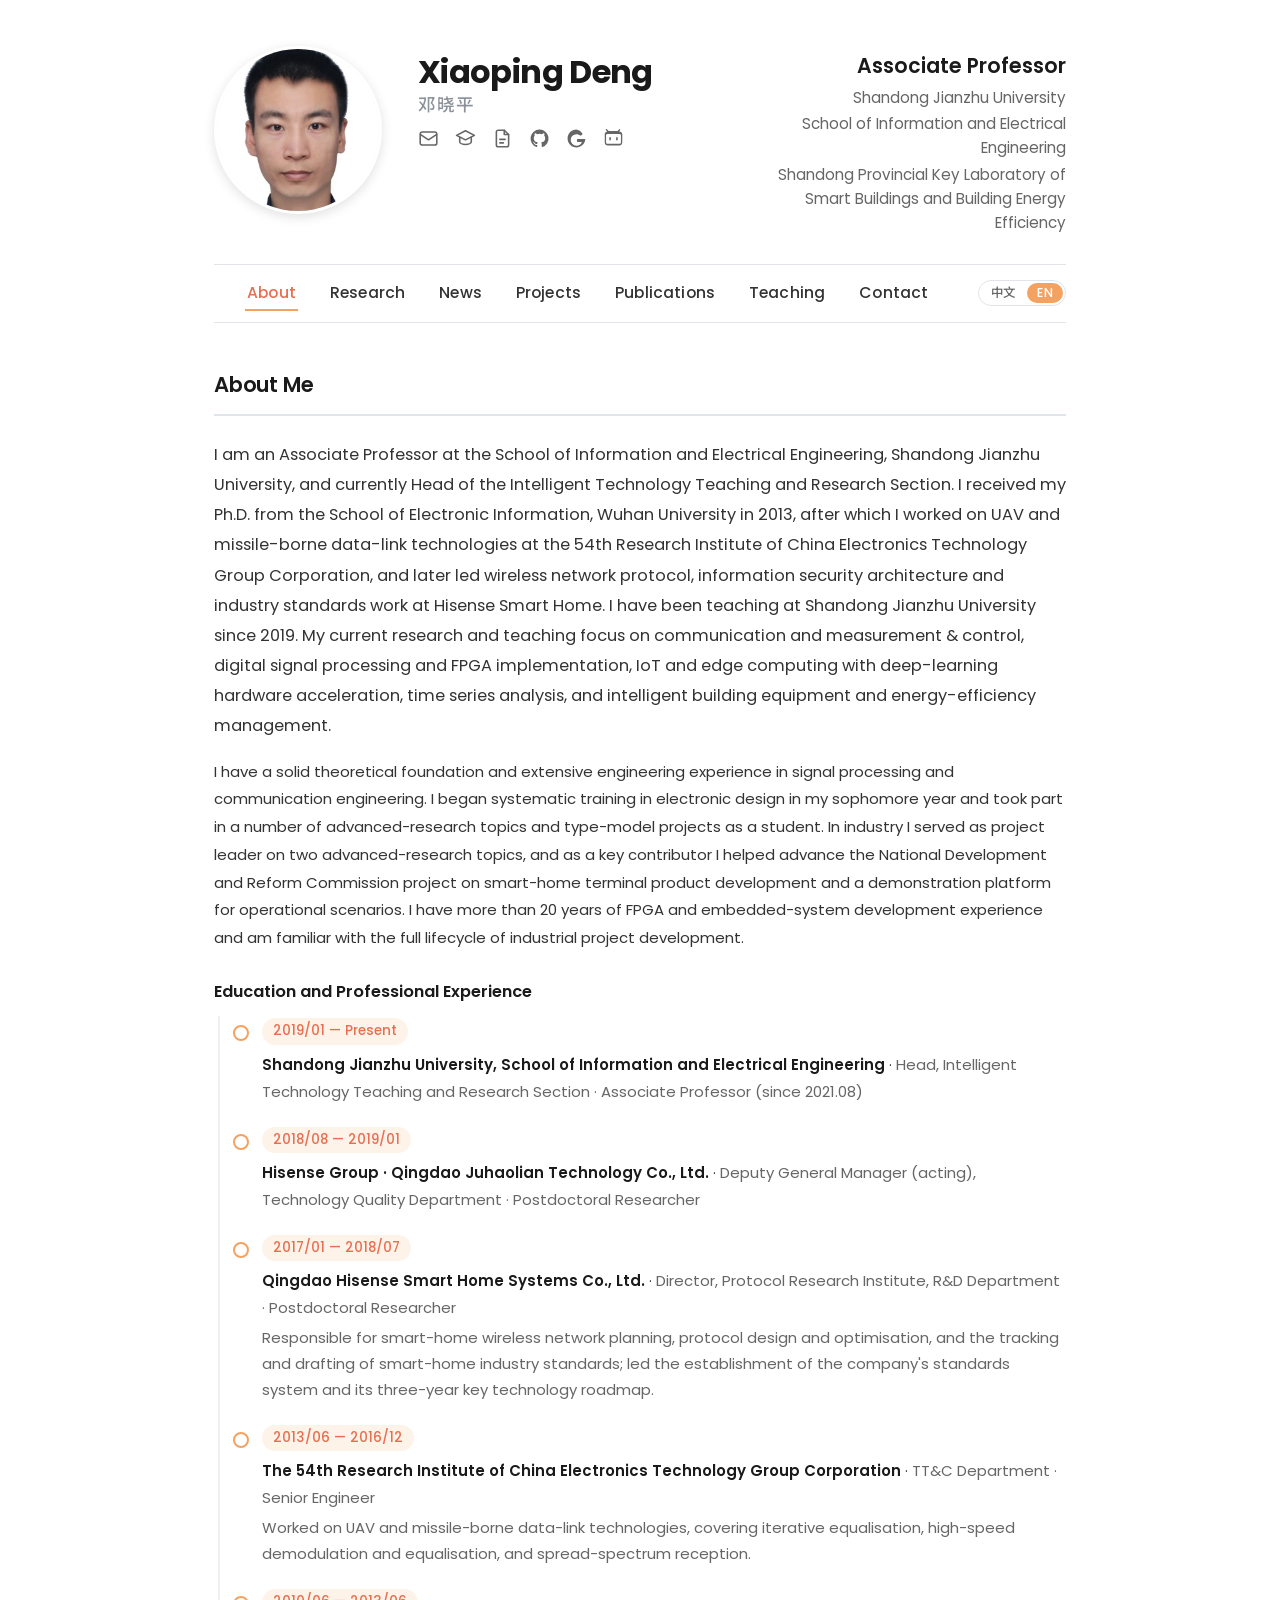
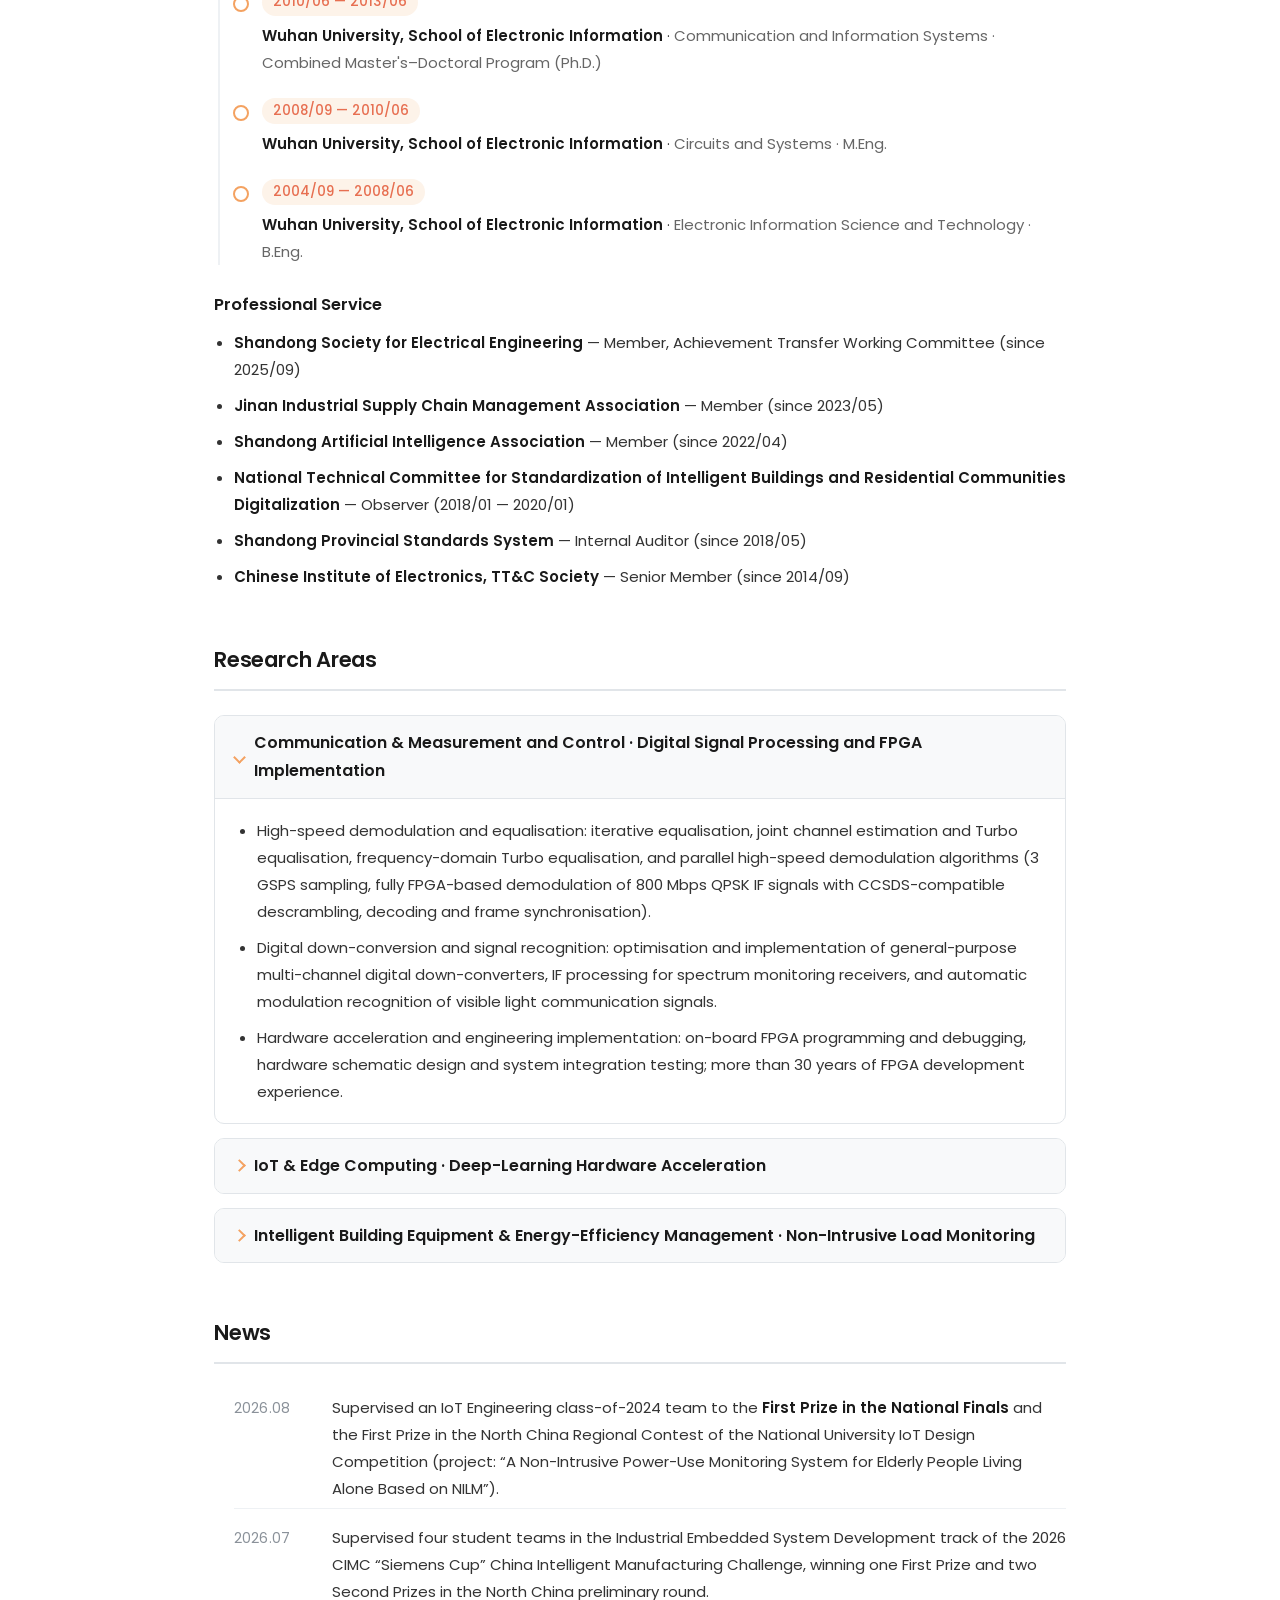
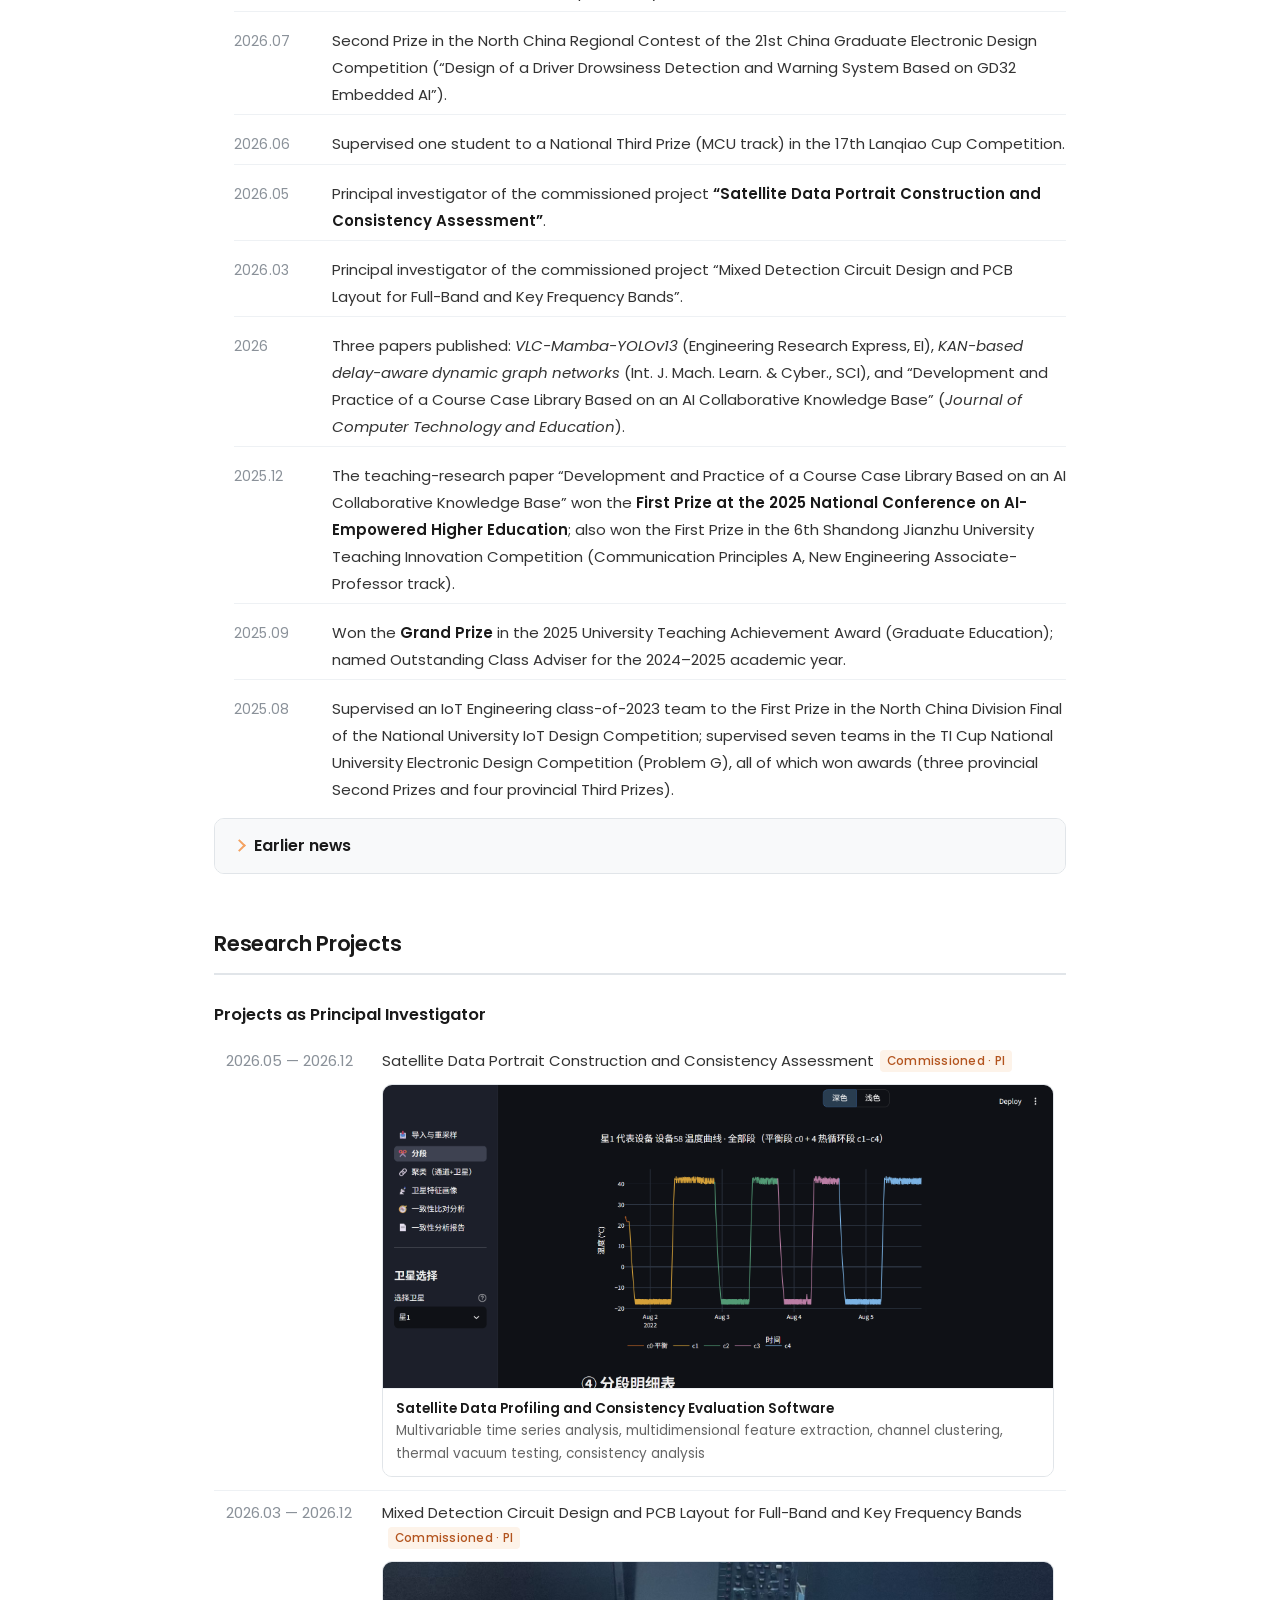
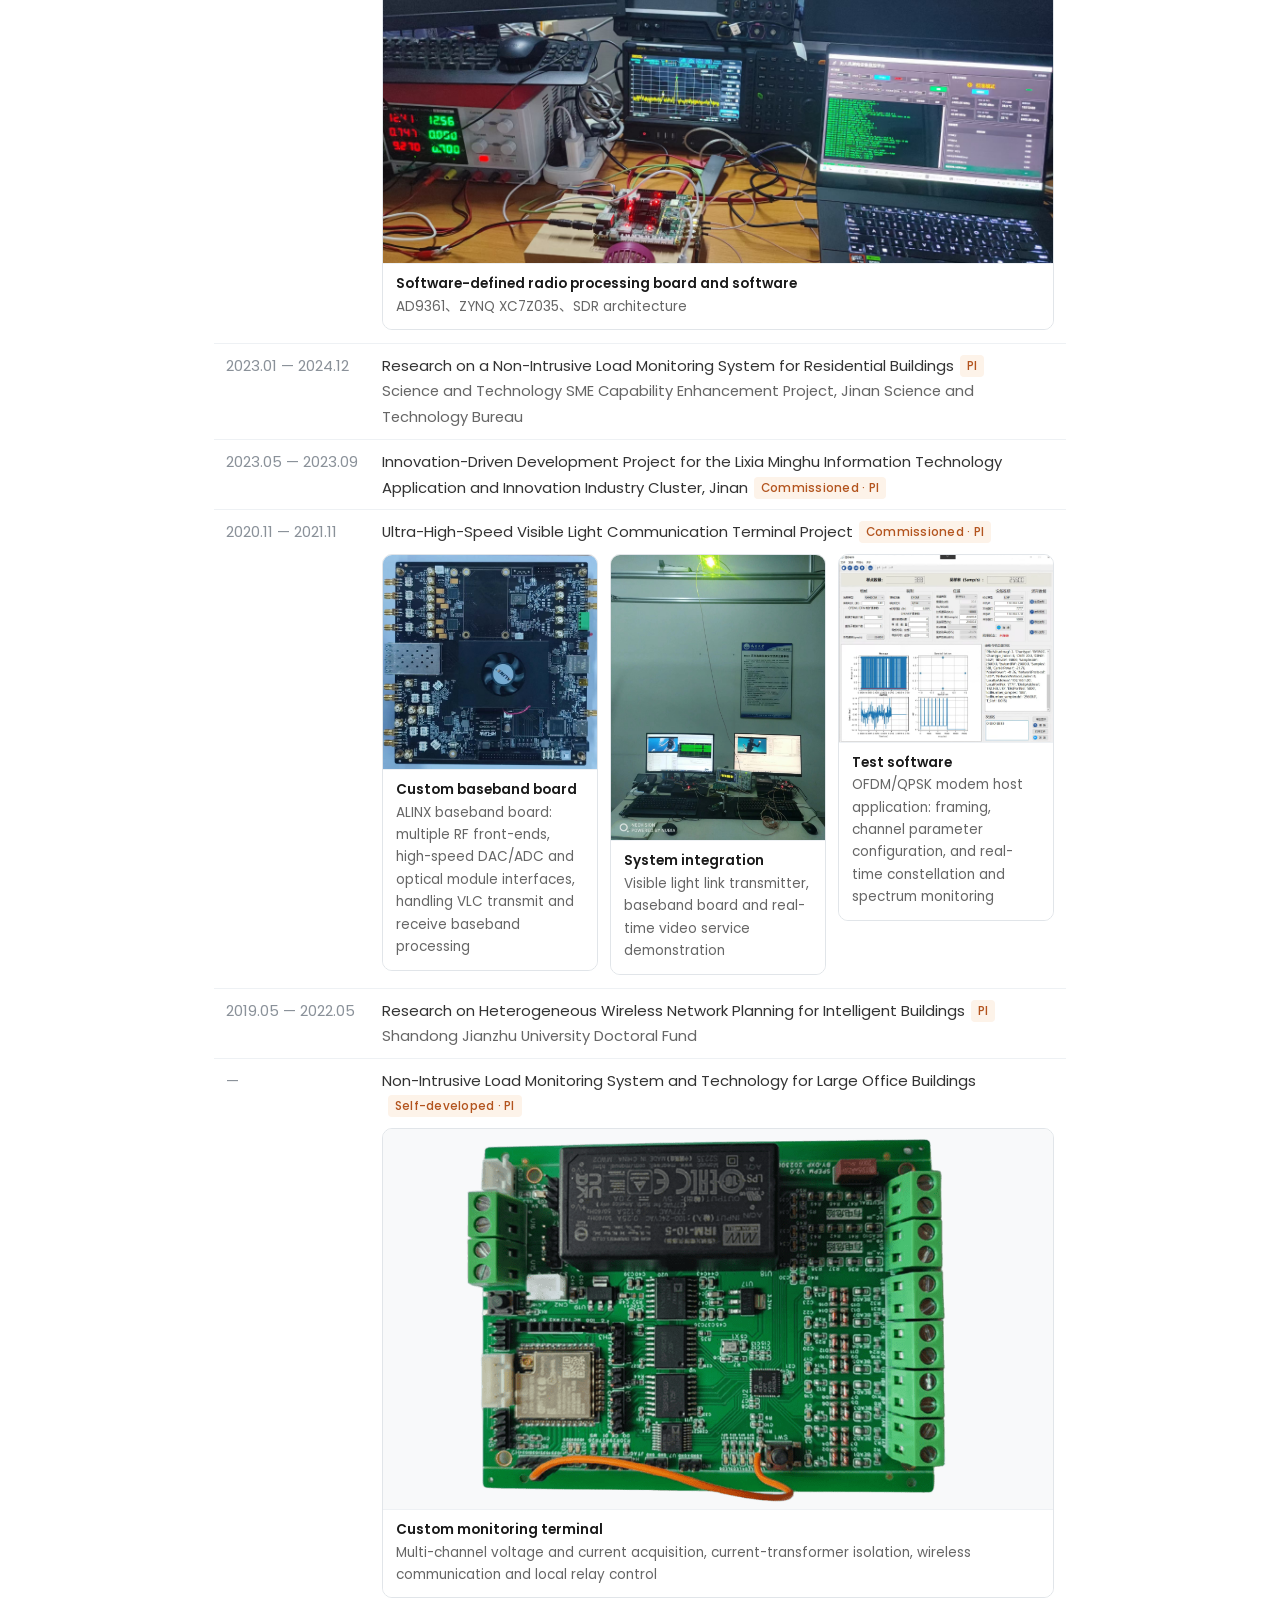
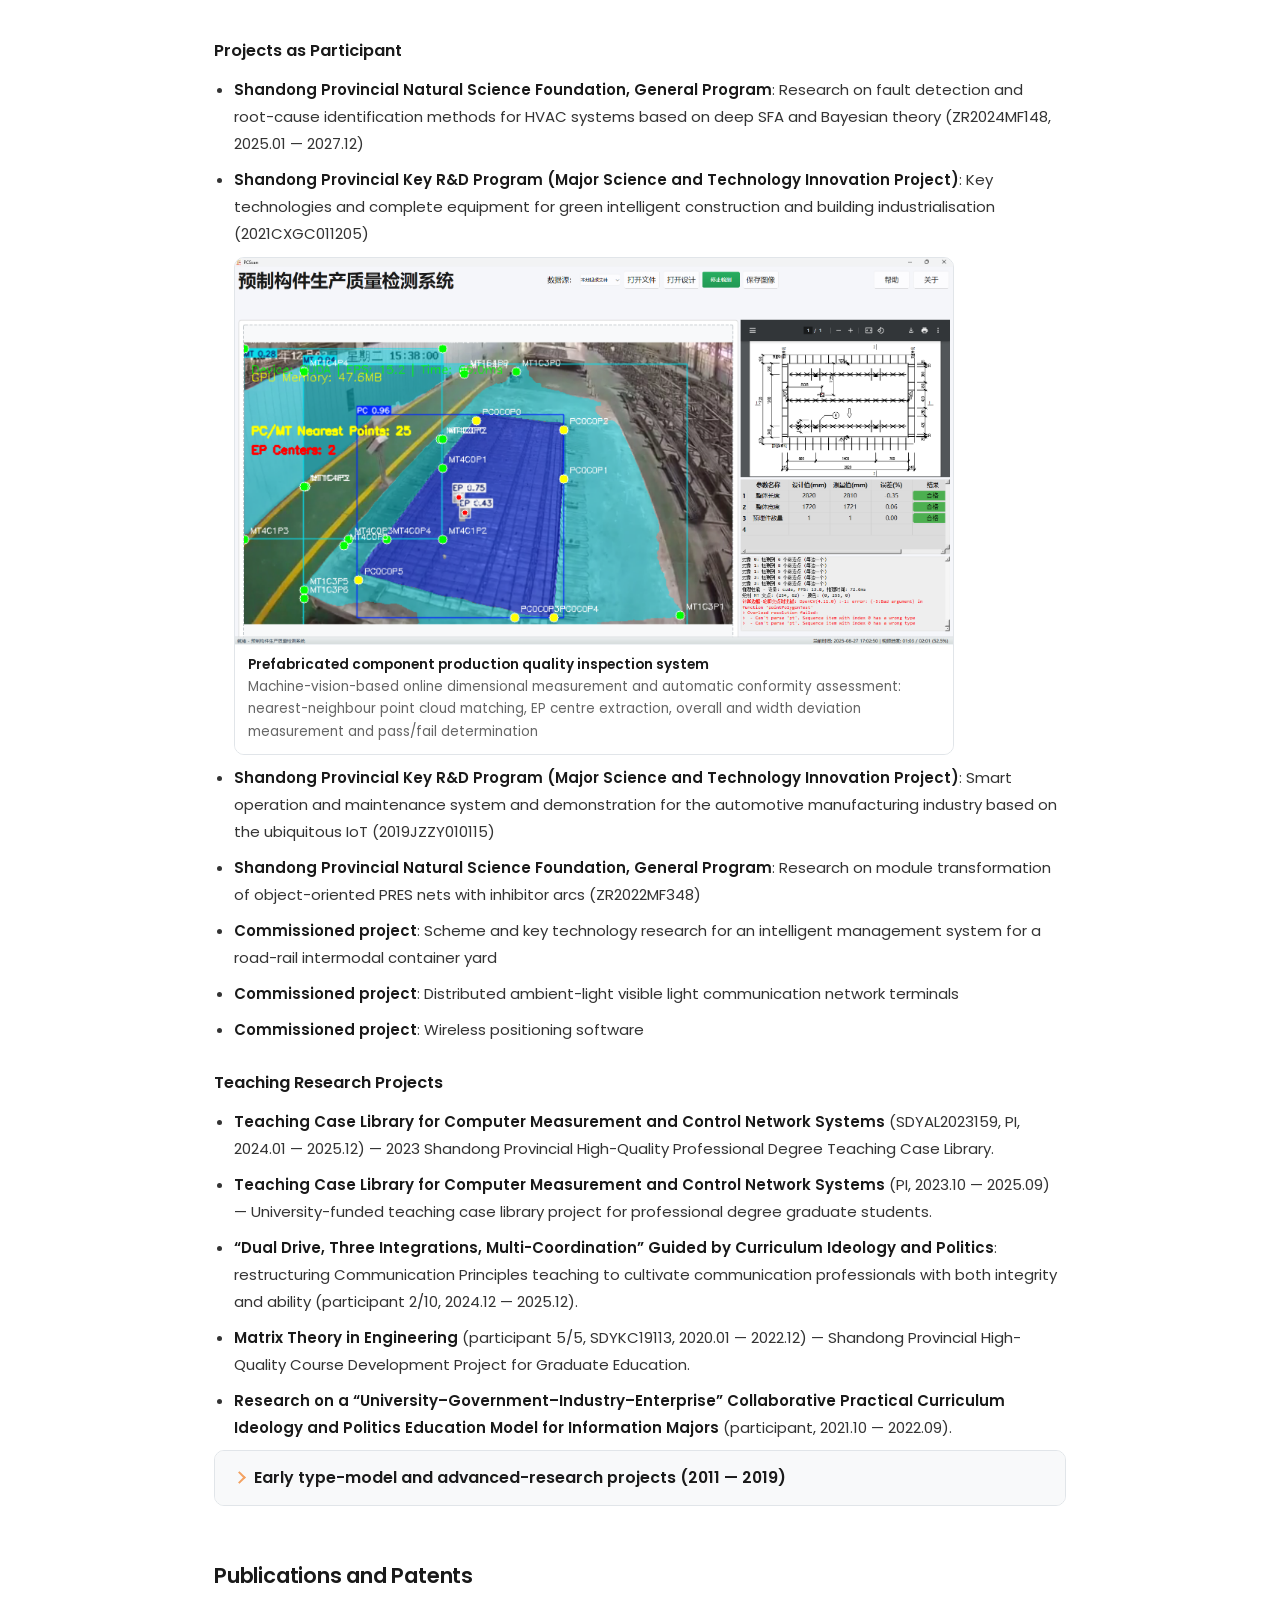
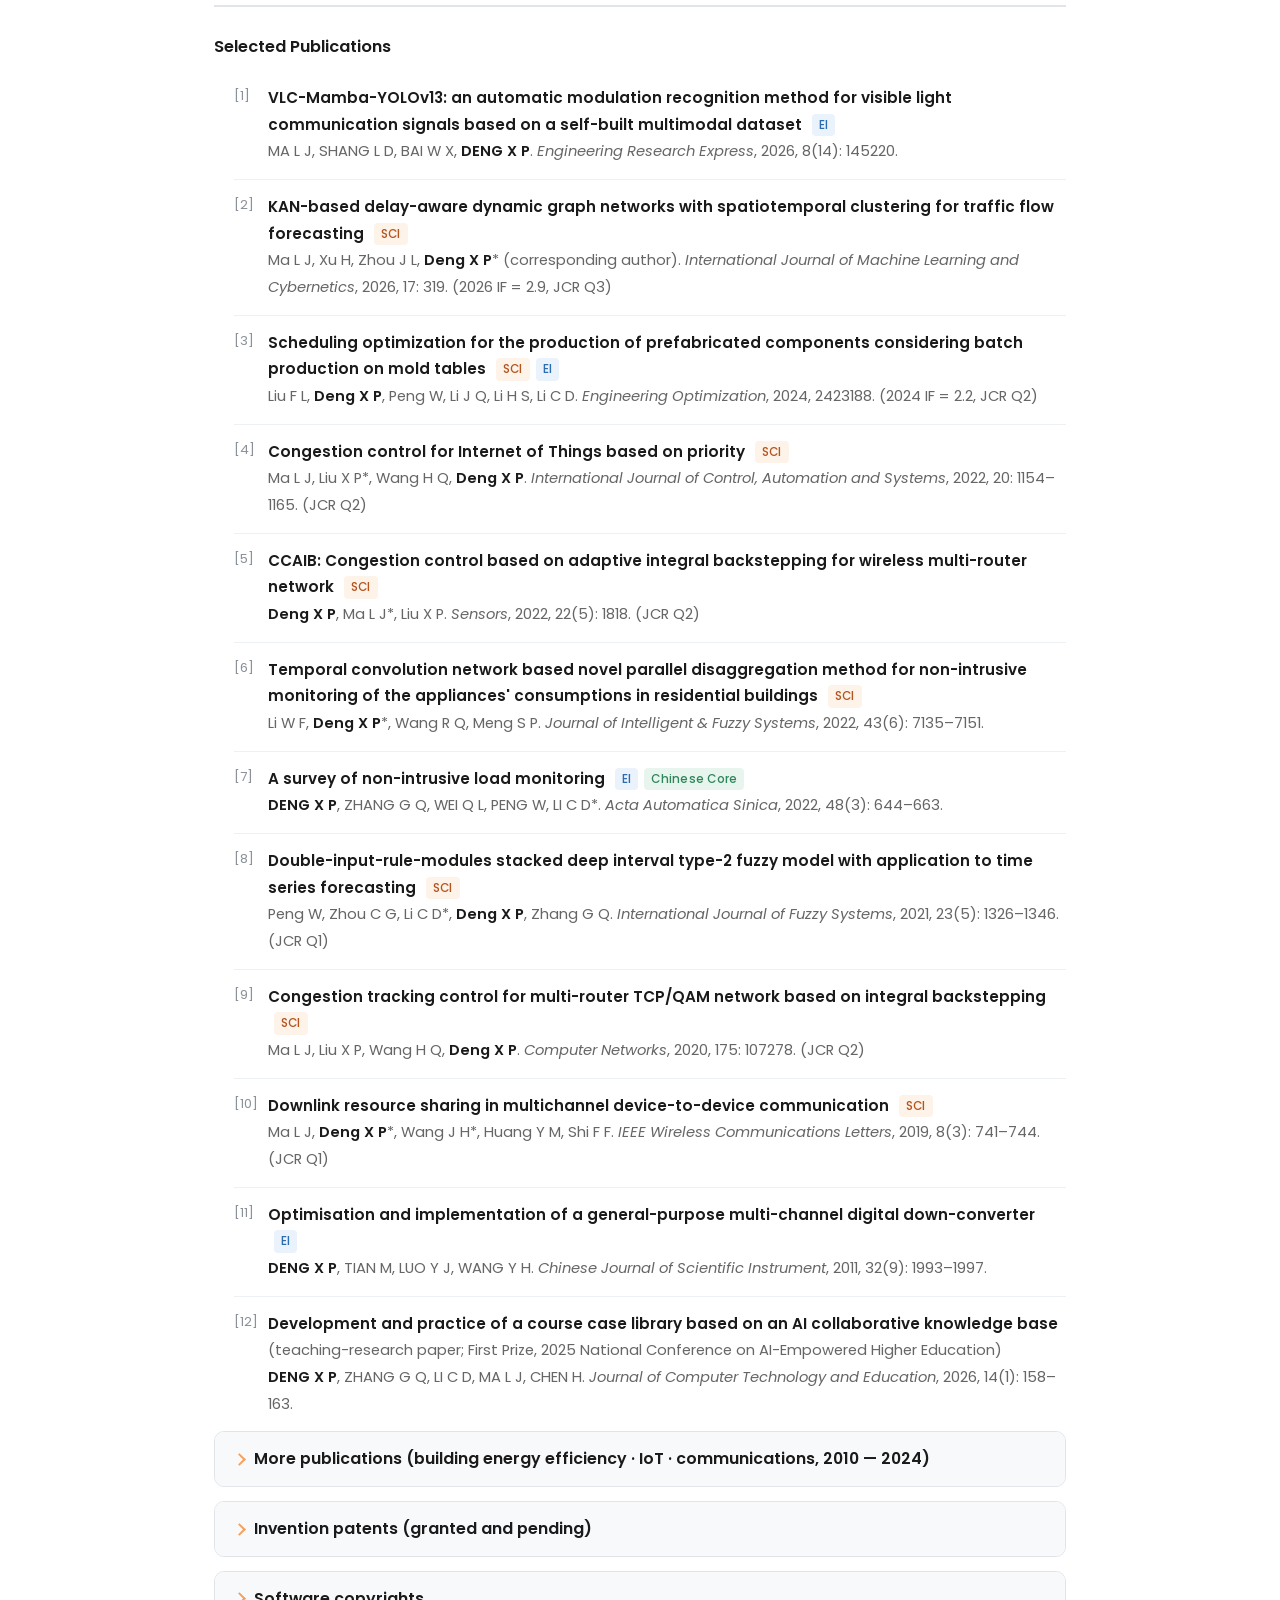
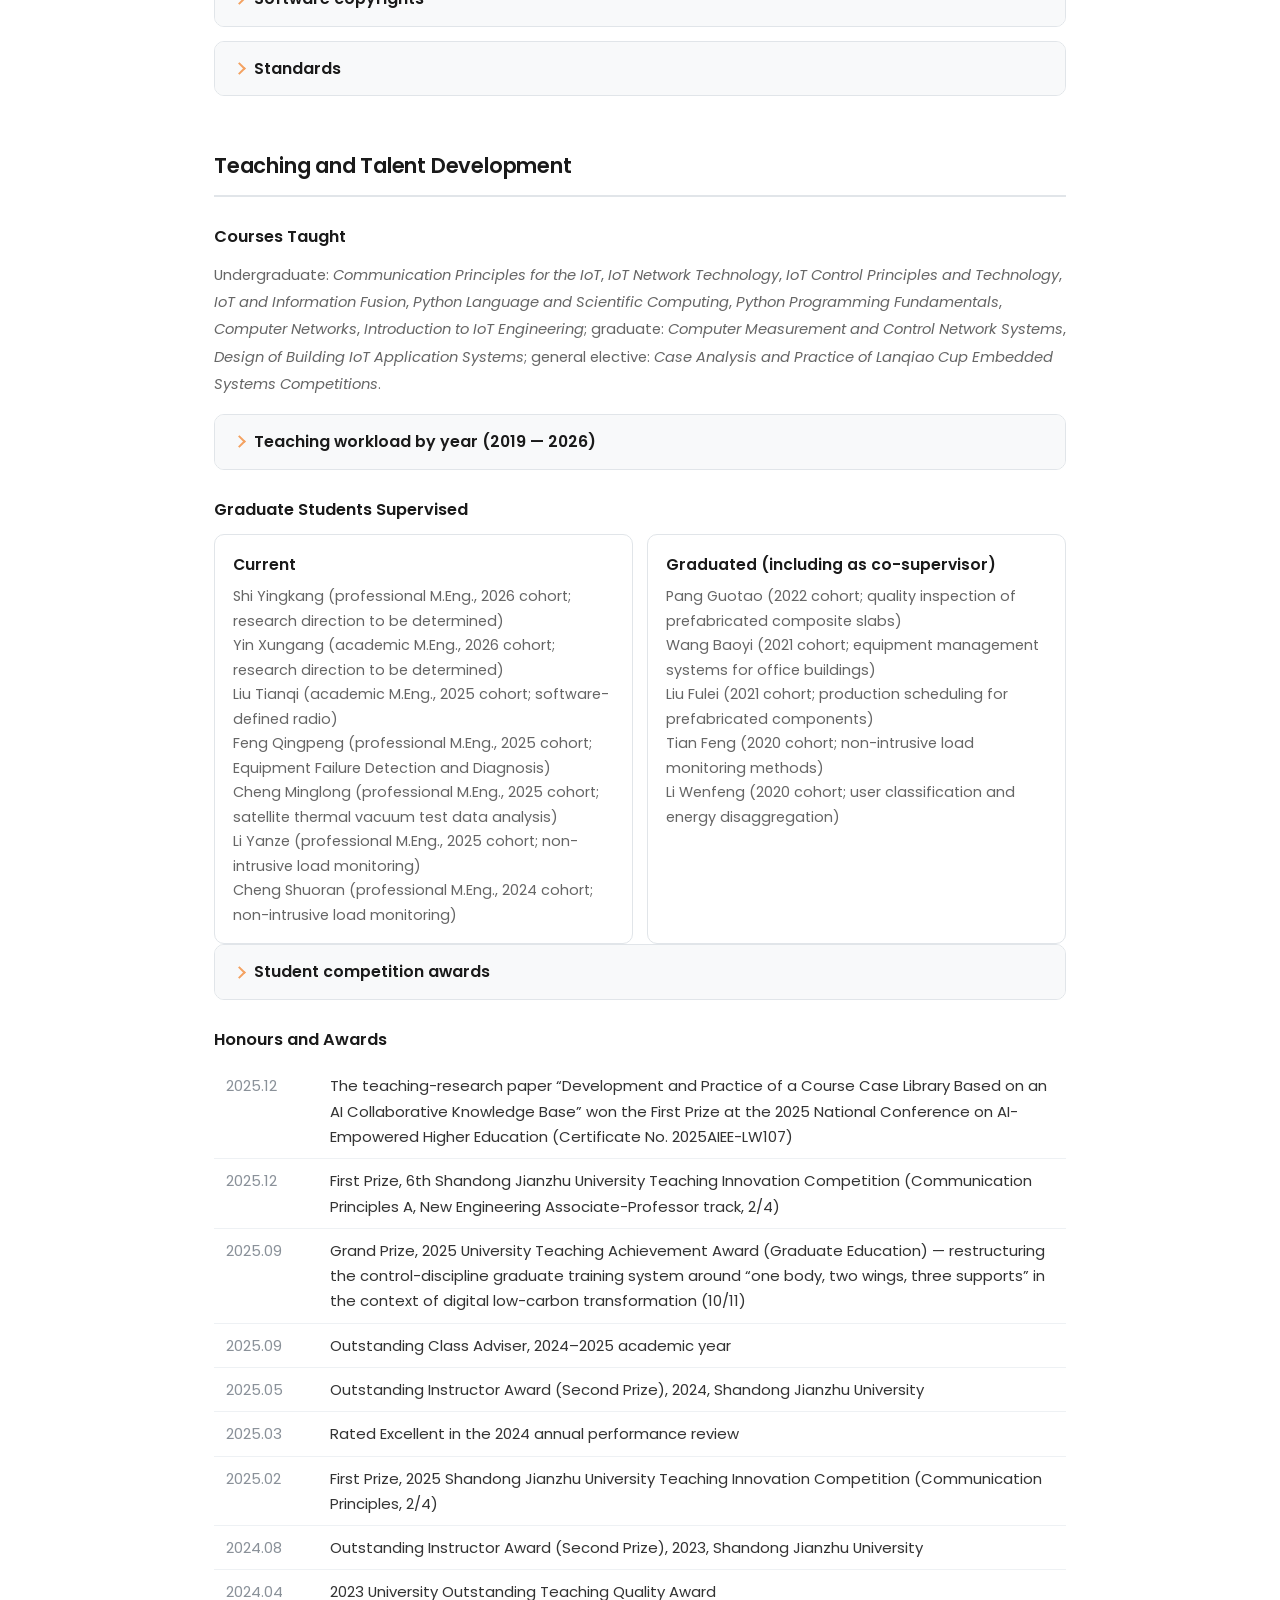
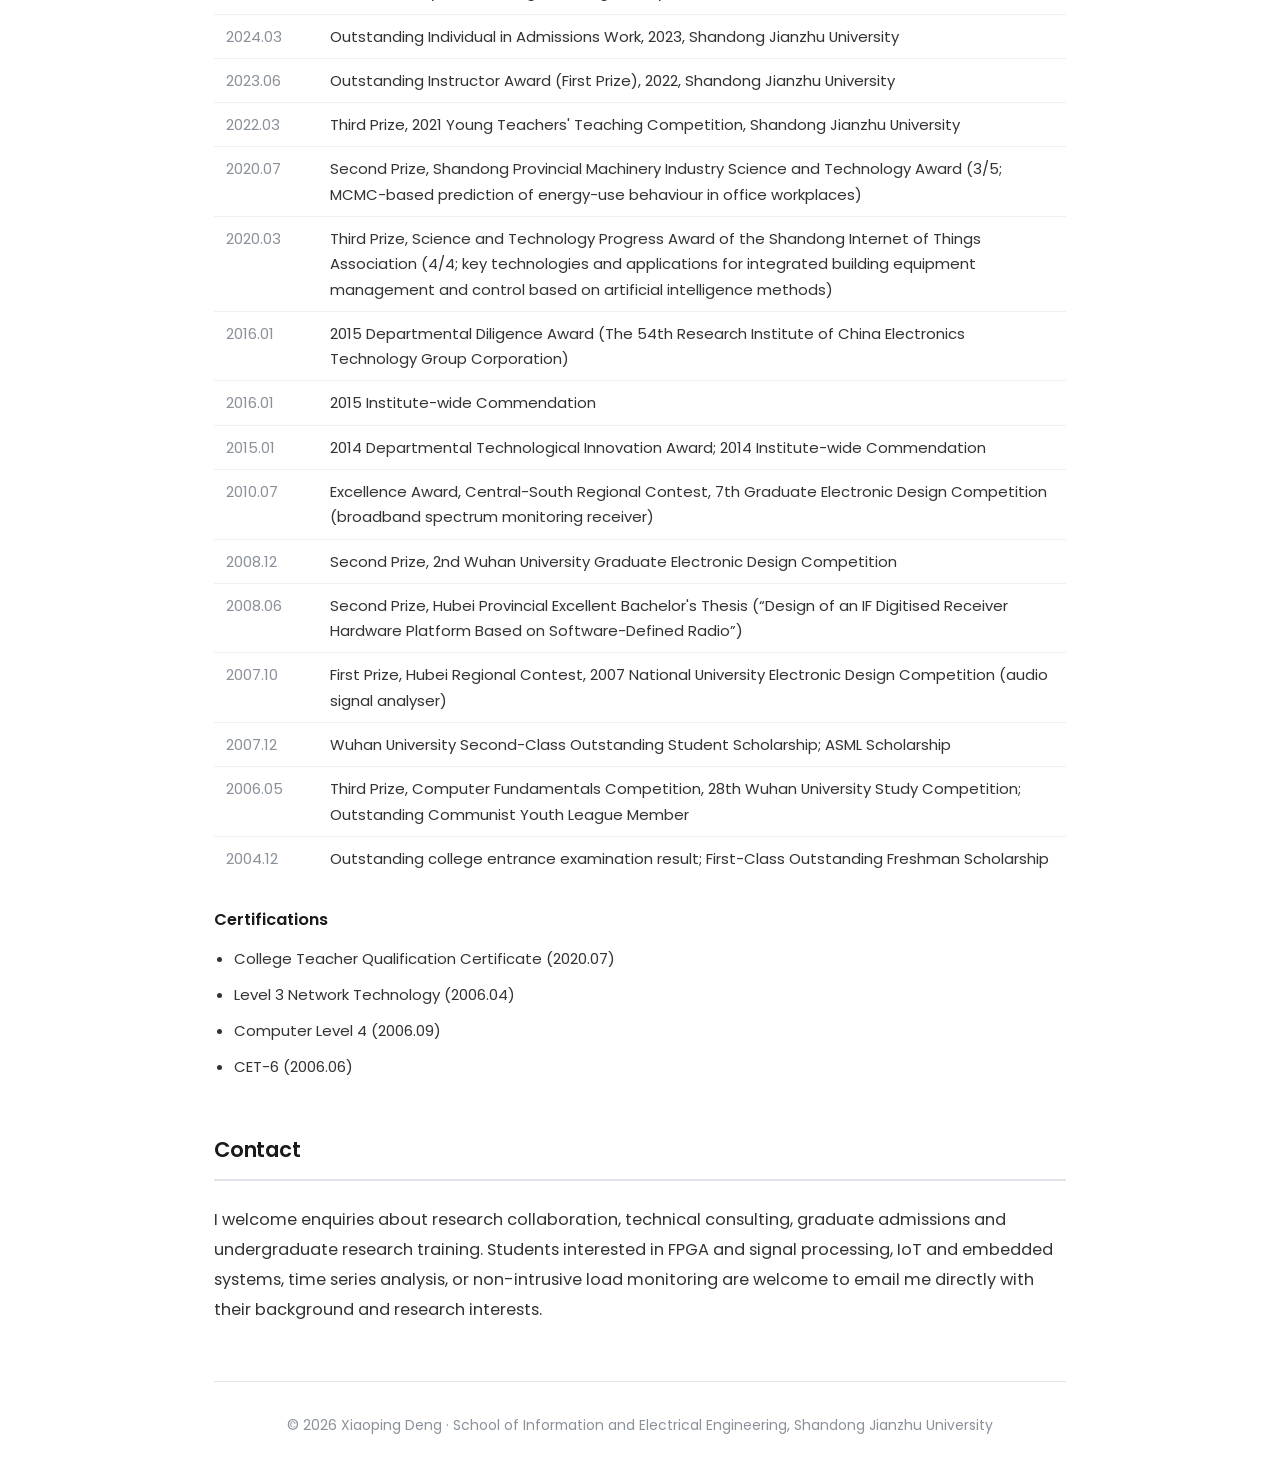
==== commit 0cd07429: "update direction of FQP" ====
--- a/en.html
+++ b/en.html
@@ -571,7 +571,7 @@
     <div class="card-grid">
         <div class="card">
             <h4>Current</h4>
-            <p>Shi Yingkang (professional M.Eng., 2026 cohort; research direction to be determined)<br>Yin Xungang (academic M.Eng., 2026 cohort; research direction to be determined)<br>Liu Tianqi (academic M.Eng., 2025 cohort; software-defined radio)<br>Feng Qingpeng (professional M.Eng., 2025 cohort; non-intrusive load monitoring)<br>Cheng Minglong (professional M.Eng., 2025 cohort; satellite thermal vacuum test data analysis)<br>Li Yanze (professional M.Eng., 2025 cohort; non-intrusive load monitoring)<br>Cheng Shuoran (professional M.Eng., 2024 cohort; non-intrusive load monitoring)</p>
+            <p>Shi Yingkang (professional M.Eng., 2026 cohort; research direction to be determined)<br>Yin Xungang (academic M.Eng., 2026 cohort; research direction to be determined)<br>Liu Tianqi (academic M.Eng., 2025 cohort; software-defined radio)<br>Feng Qingpeng (professional M.Eng., 2025 cohort; Equipment Failure Detection and Diagnosis)<br>Cheng Minglong (professional M.Eng., 2025 cohort; satellite thermal vacuum test data analysis)<br>Li Yanze (professional M.Eng., 2025 cohort; non-intrusive load monitoring)<br>Cheng Shuoran (professional M.Eng., 2024 cohort; non-intrusive load monitoring)</p>
         </div>
         <div class="card">
             <h4>Graduated (including as co-supervisor)</h4>
